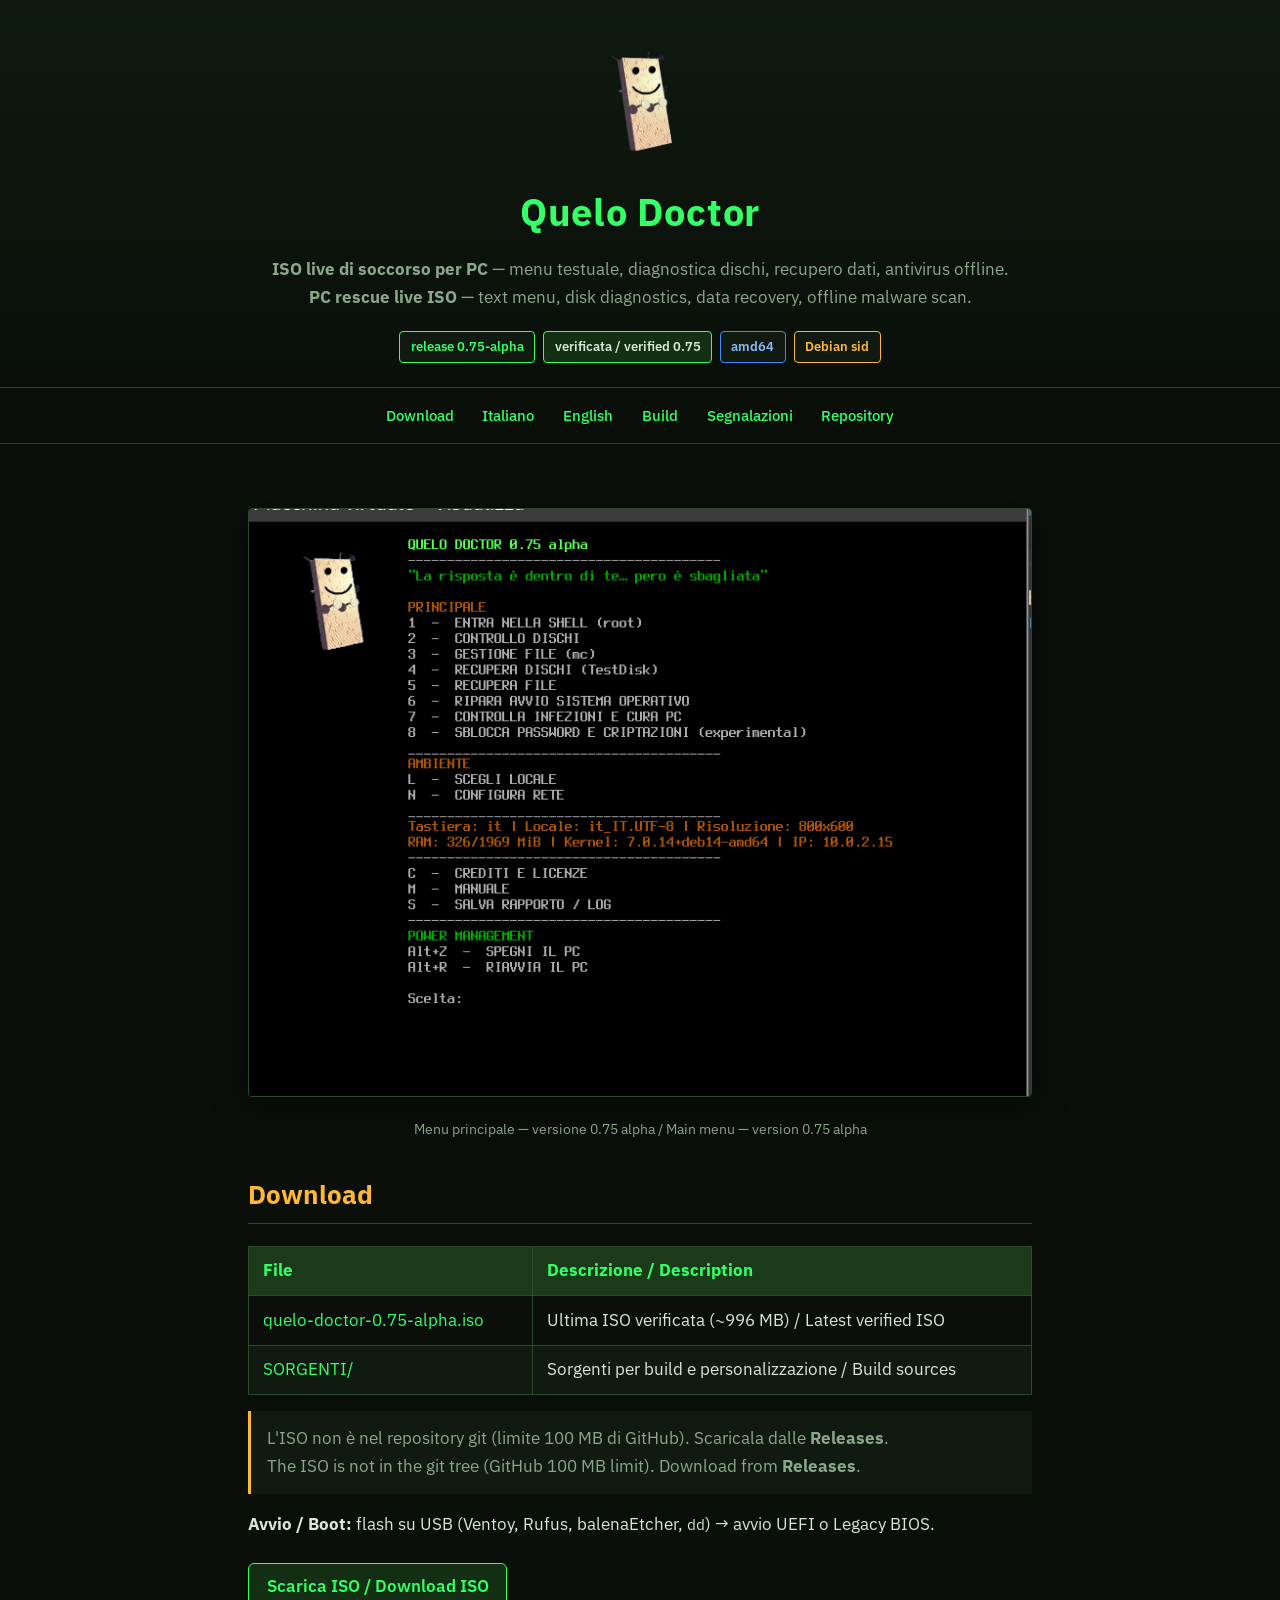
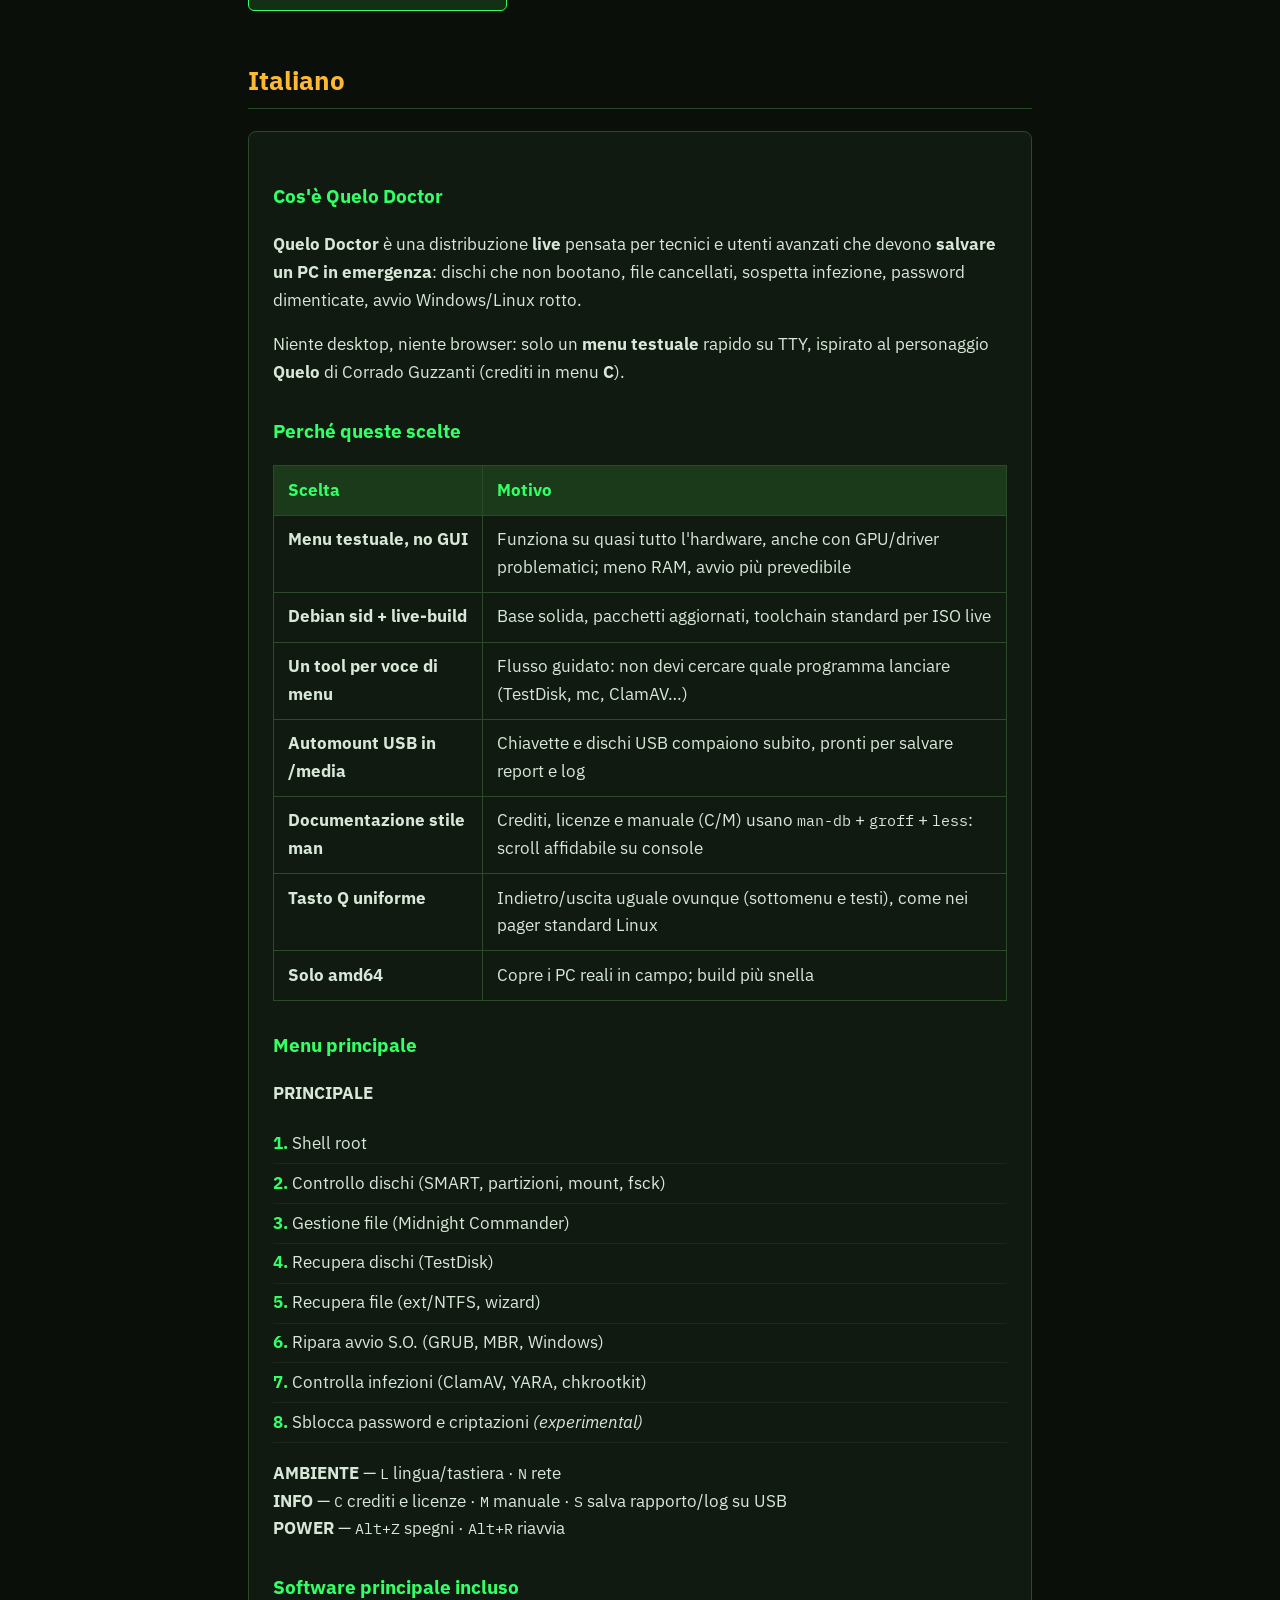
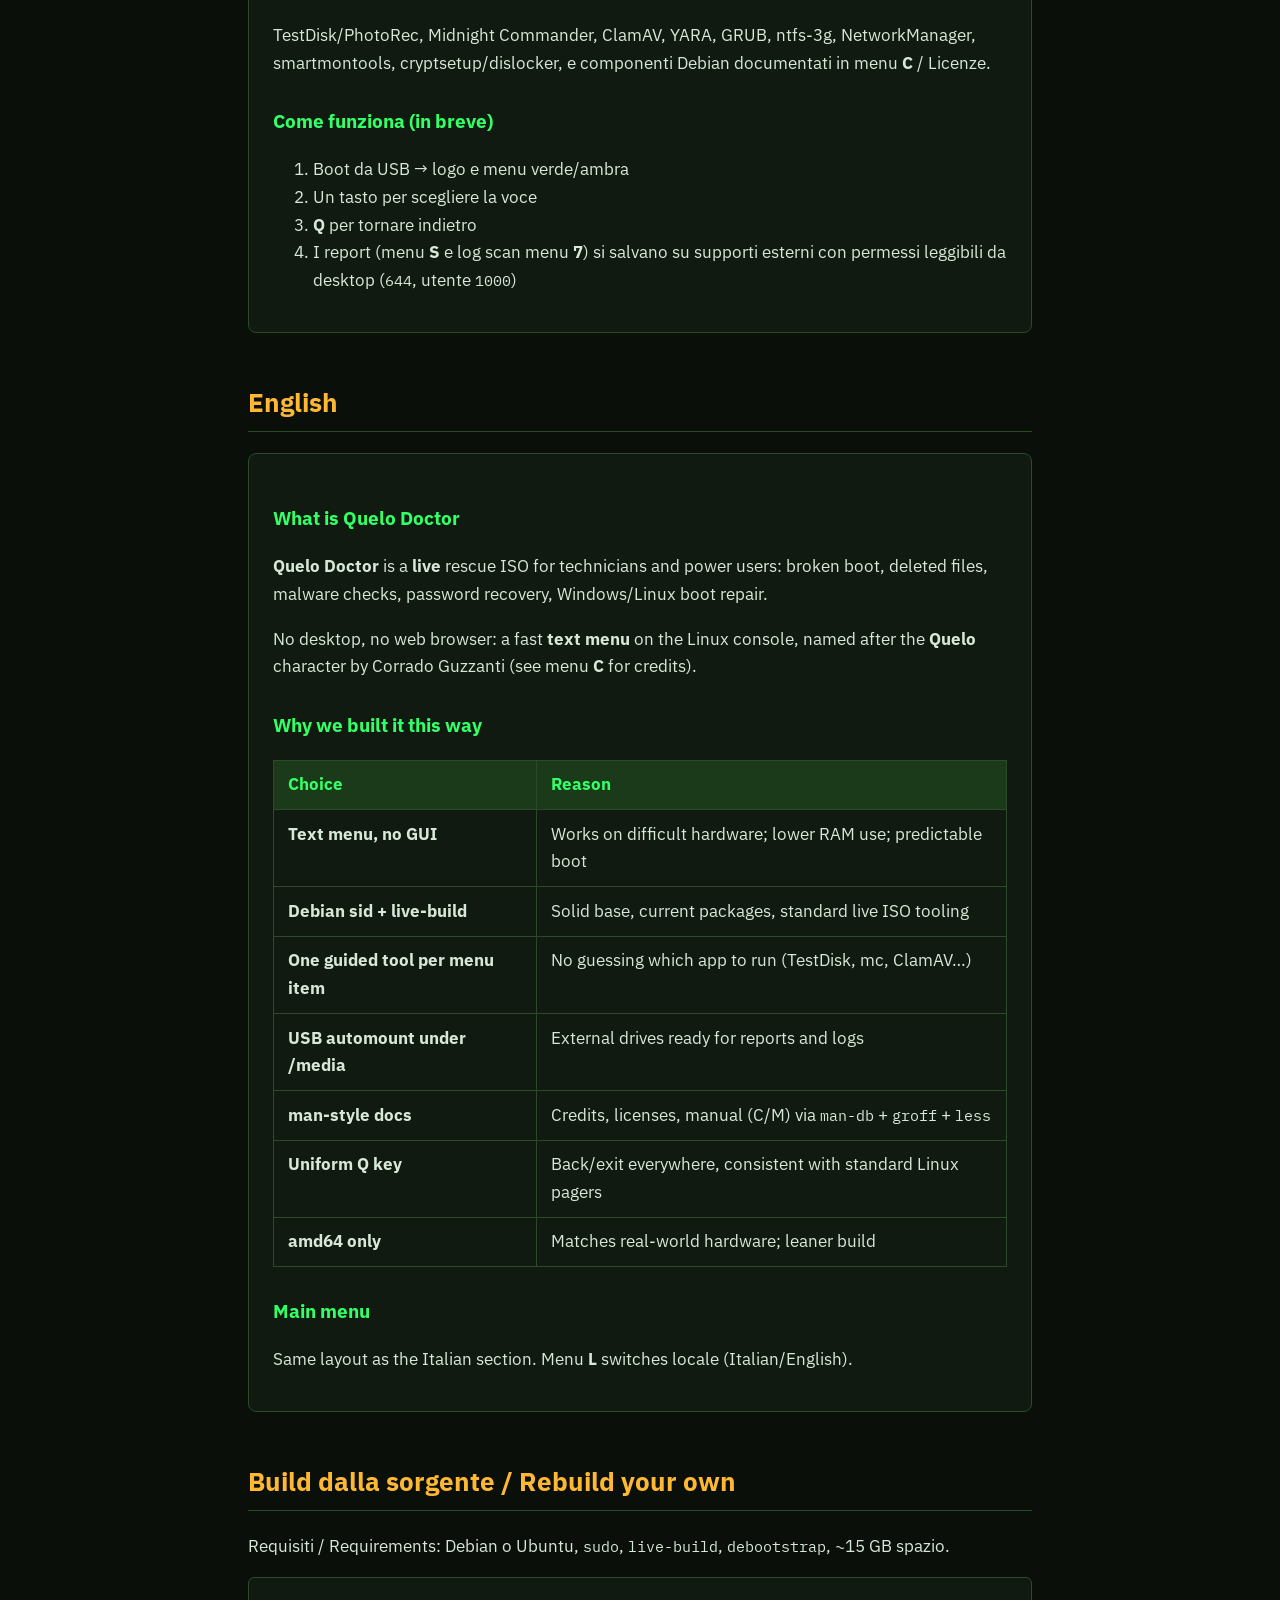
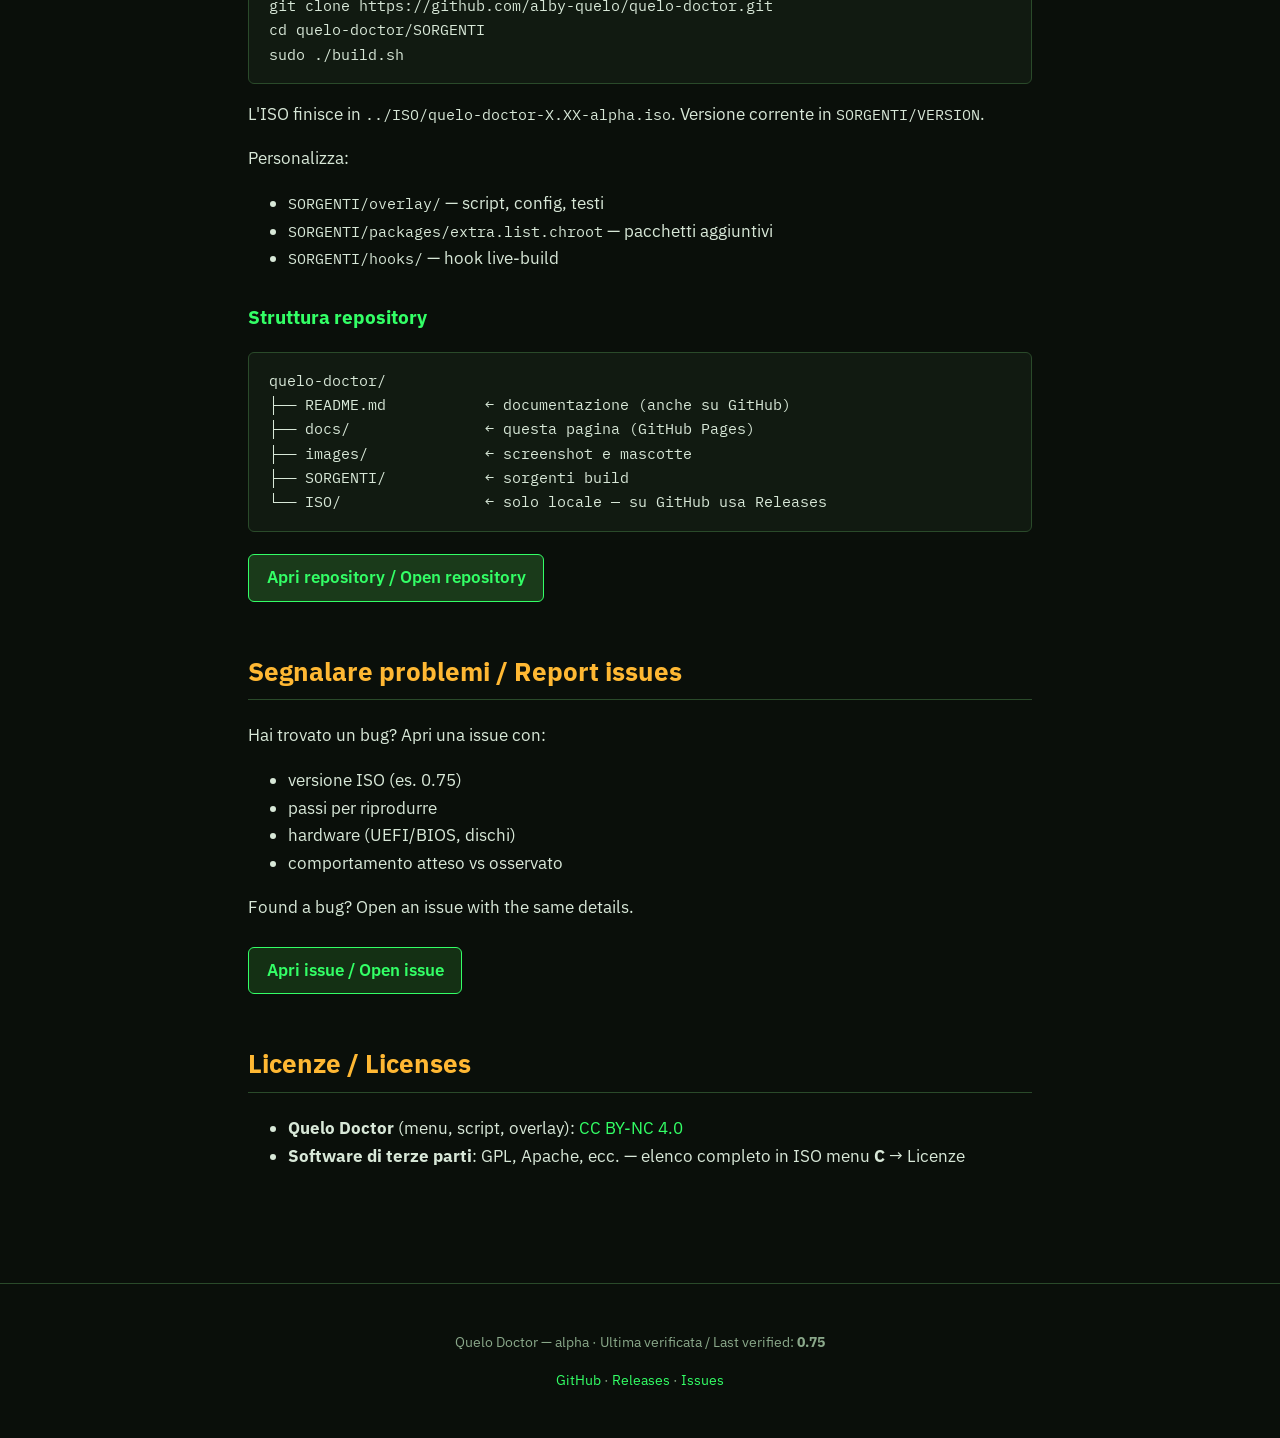
==== docs/index.html @ 70048f68 "Aggiunge GitHub Pages, rimuove __pycache__ e aggiorna .gitignore." ====
<!DOCTYPE html>
<html lang="it">
<head>
  <meta charset="utf-8">
  <meta name="viewport" content="width=device-width, initial-scale=1">
  <title>Quelo Doctor — ISO live di soccorso per PC</title>
  <meta name="description" content="Quelo Doctor: ISO live Debian sid per diagnostica dischi, recupero dati, antivirus offline. Menu testuale bilingue IT/EN.">
  <link rel="preconnect" href="https://fonts.googleapis.com">
  <link rel="preconnect" href="https://fonts.gstatic.com" crossorigin>
  <link href="https://fonts.googleapis.com/css2?family=IBM+Plex+Mono:wght@400;600&family=IBM+Plex+Sans:wght@400;500;600&display=swap" rel="stylesheet">
  <link rel="stylesheet" href="style.css">
</head>
<body>

<header>
  <img class="mascot" src="images/quelo-mascot.png" alt="Mascotte Quelo" width="120" height="120">
  <h1>Quelo Doctor</h1>
  <p class="tagline">
    <strong>ISO live di soccorso per PC</strong> — menu testuale, diagnostica dischi, recupero dati, antivirus offline.<br>
    <strong>PC rescue live ISO</strong> — text menu, disk diagnostics, data recovery, offline malware scan.
  </p>
  <div class="badges">
    <span class="badge release">release 0.75-alpha</span>
    <span class="badge good">verificata / verified 0.75</span>
    <span class="badge arch">amd64</span>
    <span class="badge debian">Debian sid</span>
  </div>
</header>

<nav class="top" aria-label="Navigazione principale">
  <a href="#download">Download</a>
  <a href="#italiano">Italiano</a>
  <a href="#english">English</a>
  <a href="#build">Build</a>
  <a href="#issues">Segnalazioni</a>
  <a href="https://github.com/alby-quelo/quelo-doctor">Repository</a>
</nav>

<main>

  <figure class="screenshot">
    <img src="images/principale.png" alt="Menu principale Quelo Doctor 0.75" width="800" height="600">
    <figcaption>Menu principale — versione 0.75 alpha / Main menu — version 0.75 alpha</figcaption>
  </figure>

  <section id="download">
    <h2>Download</h2>
    <table>
      <thead>
        <tr><th>File</th><th>Descrizione / Description</th></tr>
      </thead>
      <tbody>
        <tr>
          <td><a href="https://github.com/alby-quelo/quelo-doctor/releases/latest">quelo-doctor-0.75-alpha.iso</a></td>
          <td>Ultima ISO verificata (~996 MB) / Latest verified ISO</td>
        </tr>
        <tr>
          <td><a href="https://github.com/alby-quelo/quelo-doctor/tree/main/SORGENTI">SORGENTI/</a></td>
          <td>Sorgenti per build e personalizzazione / Build sources</td>
        </tr>
      </tbody>
    </table>
    <p class="note">
      L'ISO non è nel repository git (limite 100 MB di GitHub). Scaricala dalle <strong>Releases</strong>.<br>
      The ISO is not in the git tree (GitHub 100 MB limit). Download from <strong>Releases</strong>.
    </p>
    <p>
      <strong>Avvio / Boot:</strong> flash su USB (Ventoy, Rufus, balenaEtcher, <code>dd</code>) → avvio UEFI o Legacy BIOS.
    </p>
    <a class="btn primary" href="https://github.com/alby-quelo/quelo-doctor/releases/latest">Scarica ISO / Download ISO</a>
  </section>

  <section id="italiano">
    <h2>Italiano</h2>
    <div class="lang-block">
      <h3>Cos'è Quelo Doctor</h3>
      <p>
        <strong>Quelo Doctor</strong> è una distribuzione <strong>live</strong> pensata per tecnici e utenti avanzati che devono
        <strong>salvare un PC in emergenza</strong>: dischi che non bootano, file cancellati, sospetta infezione, password dimenticate,
        avvio Windows/Linux rotto.
      </p>
      <p>
        Niente desktop, niente browser: solo un <strong>menu testuale</strong> rapido su TTY, ispirato al personaggio
        <strong>Quelo</strong> di Corrado Guzzanti (crediti in menu <strong>C</strong>).
      </p>

      <h3>Perché queste scelte</h3>
      <table>
        <thead><tr><th>Scelta</th><th>Motivo</th></tr></thead>
        <tbody>
          <tr><td><strong>Menu testuale, no GUI</strong></td><td>Funziona su quasi tutto l'hardware, anche con GPU/driver problematici; meno RAM, avvio più prevedibile</td></tr>
          <tr><td><strong>Debian sid + live-build</strong></td><td>Base solida, pacchetti aggiornati, toolchain standard per ISO live</td></tr>
          <tr><td><strong>Un tool per voce di menu</strong></td><td>Flusso guidato: non devi cercare quale programma lanciare (TestDisk, mc, ClamAV…)</td></tr>
          <tr><td><strong>Automount USB in /media</strong></td><td>Chiavette e dischi USB compaiono subito, pronti per salvare report e log</td></tr>
          <tr><td><strong>Documentazione stile man</strong></td><td>Crediti, licenze e manuale (C/M) usano <code>man-db</code> + <code>groff</code> + <code>less</code>: scroll affidabile su console</td></tr>
          <tr><td><strong>Tasto Q uniforme</strong></td><td>Indietro/uscita uguale ovunque (sottomenu e testi), come nei pager standard Linux</td></tr>
          <tr><td><strong>Solo amd64</strong></td><td>Copre i PC reali in campo; build più snella</td></tr>
        </tbody>
      </table>

      <h3>Menu principale</h3>
      <p><strong>PRINCIPALE</strong></p>
      <ul class="menu-list">
        <li><strong>1.</strong> Shell root</li>
        <li><strong>2.</strong> Controllo dischi (SMART, partizioni, mount, fsck)</li>
        <li><strong>3.</strong> Gestione file (Midnight Commander)</li>
        <li><strong>4.</strong> Recupera dischi (TestDisk)</li>
        <li><strong>5.</strong> Recupera file (ext/NTFS, wizard)</li>
        <li><strong>6.</strong> Ripara avvio S.O. (GRUB, MBR, Windows)</li>
        <li><strong>7.</strong> Controlla infezioni (ClamAV, YARA, chkrootkit)</li>
        <li><strong>8.</strong> Sblocca password e criptazioni <em>(experimental)</em></li>
      </ul>
      <p>
        <strong>AMBIENTE</strong> — <code>L</code> lingua/tastiera · <code>N</code> rete<br>
        <strong>INFO</strong> — <code>C</code> crediti e licenze · <code>M</code> manuale · <code>S</code> salva rapporto/log su USB<br>
        <strong>POWER</strong> — <code>Alt+Z</code> spegni · <code>Alt+R</code> riavvia
      </p>

      <h3>Software principale incluso</h3>
      <p>
        TestDisk/PhotoRec, Midnight Commander, ClamAV, YARA, GRUB, ntfs-3g, NetworkManager, smartmontools,
        cryptsetup/dislocker, e componenti Debian documentati in menu <strong>C</strong> / Licenze.
      </p>

      <h3>Come funziona (in breve)</h3>
      <ol>
        <li>Boot da USB → logo e menu verde/ambra</li>
        <li>Un tasto per scegliere la voce</li>
        <li><strong>Q</strong> per tornare indietro</li>
        <li>I report (menu <strong>S</strong> e log scan menu <strong>7</strong>) si salvano su supporti esterni con permessi leggibili da desktop (<code>644</code>, utente <code>1000</code>)</li>
      </ol>
    </div>
  </section>

  <section id="english">
    <h2>English</h2>
    <div class="lang-block">
      <h3>What is Quelo Doctor</h3>
      <p>
        <strong>Quelo Doctor</strong> is a <strong>live</strong> rescue ISO for technicians and power users: broken boot, deleted files,
        malware checks, password recovery, Windows/Linux boot repair.
      </p>
      <p>
        No desktop, no web browser: a fast <strong>text menu</strong> on the Linux console, named after the
        <strong>Quelo</strong> character by Corrado Guzzanti (see menu <strong>C</strong> for credits).
      </p>

      <h3>Why we built it this way</h3>
      <table>
        <thead><tr><th>Choice</th><th>Reason</th></tr></thead>
        <tbody>
          <tr><td><strong>Text menu, no GUI</strong></td><td>Works on difficult hardware; lower RAM use; predictable boot</td></tr>
          <tr><td><strong>Debian sid + live-build</strong></td><td>Solid base, current packages, standard live ISO tooling</td></tr>
          <tr><td><strong>One guided tool per menu item</strong></td><td>No guessing which app to run (TestDisk, mc, ClamAV…)</td></tr>
          <tr><td><strong>USB automount under /media</strong></td><td>External drives ready for reports and logs</td></tr>
          <tr><td><strong>man-style docs</strong></td><td>Credits, licenses, manual (C/M) via <code>man-db</code> + <code>groff</code> + <code>less</code></td></tr>
          <tr><td><strong>Uniform Q key</strong></td><td>Back/exit everywhere, consistent with standard Linux pagers</td></tr>
          <tr><td><strong>amd64 only</strong></td><td>Matches real-world hardware; leaner build</td></tr>
        </tbody>
      </table>

      <h3>Main menu</h3>
      <p>Same layout as the Italian section. Menu <strong>L</strong> switches locale (Italian/English).</p>
    </div>
  </section>

  <section id="build">
    <h2>Build dalla sorgente / Rebuild your own</h2>
    <p>Requisiti / Requirements: Debian o Ubuntu, <code>sudo</code>, <code>live-build</code>, <code>debootstrap</code>, ~15 GB spazio.</p>
    <pre><code>git clone https://github.com/alby-quelo/quelo-doctor.git
cd quelo-doctor/SORGENTI
sudo ./build.sh</code></pre>
    <p>
      L'ISO finisce in <code>../ISO/quelo-doctor-X.XX-alpha.iso</code>. Versione corrente in <code>SORGENTI/VERSION</code>.
    </p>
    <p>Personalizza:</p>
    <ul>
      <li><code>SORGENTI/overlay/</code> — script, config, testi</li>
      <li><code>SORGENTI/packages/extra.list.chroot</code> — pacchetti aggiuntivi</li>
      <li><code>SORGENTI/hooks/</code> — hook live-build</li>
    </ul>

    <h3>Struttura repository</h3>
    <pre class="tree">quelo-doctor/
├── README.md           ← documentazione (anche su GitHub)
├── docs/               ← questa pagina (GitHub Pages)
├── images/             ← screenshot e mascotte
├── SORGENTI/           ← sorgenti build
└── ISO/                ← solo locale — su GitHub usa Releases</pre>
    <a class="btn" href="https://github.com/alby-quelo/quelo-doctor">Apri repository / Open repository</a>
  </section>

  <section id="issues">
    <h2>Segnalare problemi / Report issues</h2>
    <p>Hai trovato un bug? Apri una issue con:</p>
    <ul>
      <li>versione ISO (es. 0.75)</li>
      <li>passi per riprodurre</li>
      <li>hardware (UEFI/BIOS, dischi)</li>
      <li>comportamento atteso vs osservato</li>
    </ul>
    <p>Found a bug? Open an issue with the same details.</p>
    <a class="btn primary" href="https://github.com/alby-quelo/quelo-doctor/issues/new/choose">Apri issue / Open issue</a>
  </section>

  <section id="licenses">
    <h2>Licenze / Licenses</h2>
    <ul>
      <li><strong>Quelo Doctor</strong> (menu, script, overlay): <a href="https://creativecommons.org/licenses/by-nc/4.0/">CC BY-NC 4.0</a></li>
      <li><strong>Software di terze parti</strong>: GPL, Apache, ecc. — elenco completo in ISO menu <strong>C</strong> → Licenze</li>
    </ul>
  </section>

</main>

<footer>
  <p>Quelo Doctor — alpha · Ultima verificata / Last verified: <strong>0.75</strong></p>
  <p>
    <a href="https://github.com/alby-quelo/quelo-doctor">GitHub</a> ·
    <a href="https://github.com/alby-quelo/quelo-doctor/releases/latest">Releases</a> ·
    <a href="https://github.com/alby-quelo/quelo-doctor/issues">Issues</a>
  </p>
</footer>

</body>
</html>
---- docs/style.css ----
:root {
  --bg: #0a0f0a;
  --bg-card: #111a11;
  --green: #33ff66;
  --amber: #ffb833;
  --text: #d8e8d8;
  --muted: #8aa88a;
  --border: #2a4a2a;
  --accent: #1a3a1a;
}

* {
  box-sizing: border-box;
}

html {
  scroll-behavior: smooth;
}

body {
  margin: 0;
  font-family: "IBM Plex Sans", "Segoe UI", system-ui, sans-serif;
  background: var(--bg);
  color: var(--text);
  line-height: 1.65;
  font-size: 1.05rem;
}

a {
  color: var(--green);
  text-decoration: none;
}

a:hover {
  color: var(--amber);
  text-decoration: underline;
}

code, pre {
  font-family: "IBM Plex Mono", "Consolas", monospace;
  font-size: 0.92rem;
}

pre {
  background: var(--bg-card);
  border: 1px solid var(--border);
  border-radius: 6px;
  padding: 1rem 1.25rem;
  overflow-x: auto;
}

header {
  text-align: center;
  padding: 2.5rem 1.5rem 1.5rem;
  border-bottom: 1px solid var(--border);
  background: linear-gradient(180deg, #0f1a0f 0%, var(--bg) 100%);
}

header img.mascot {
  width: 120px;
  height: auto;
  margin-bottom: 0.5rem;
}

h1 {
  margin: 0.25rem 0;
  font-size: 2.4rem;
  color: var(--green);
  letter-spacing: 0.02em;
}

.tagline {
  color: var(--muted);
  max-width: 52rem;
  margin: 0.75rem auto 0;
}

.badges {
  margin-top: 1.25rem;
  display: flex;
  flex-wrap: wrap;
  gap: 0.5rem;
  justify-content: center;
}

.badge {
  display: inline-block;
  padding: 0.25rem 0.65rem;
  border-radius: 4px;
  font-size: 0.8rem;
  font-weight: 600;
  border: 1px solid var(--border);
  background: var(--bg-card);
  color: var(--text);
}

.badge.release { border-color: var(--green); color: var(--green); }
.badge.good { border-color: var(--green); background: #143014; }
.badge.arch { border-color: #4488ff; color: #88bbff; }
.badge.debian { border-color: var(--amber); color: var(--amber); }

nav.top {
  position: sticky;
  top: 0;
  z-index: 100;
  display: flex;
  flex-wrap: wrap;
  justify-content: center;
  gap: 0.25rem 1rem;
  padding: 0.75rem 1rem;
  background: rgba(10, 15, 10, 0.92);
  backdrop-filter: blur(8px);
  border-bottom: 1px solid var(--border);
}

nav.top a {
  font-weight: 500;
  font-size: 0.95rem;
  padding: 0.2rem 0.4rem;
}

main {
  max-width: 52rem;
  margin: 0 auto;
  padding: 2rem 1.5rem 4rem;
}

section {
  margin-bottom: 3rem;
  scroll-margin-top: 4rem;
}

h2 {
  color: var(--amber);
  font-size: 1.65rem;
  border-bottom: 1px solid var(--border);
  padding-bottom: 0.4rem;
  margin-top: 0;
}

h3 {
  color: var(--green);
  font-size: 1.2rem;
  margin-top: 1.75rem;
}

.screenshot {
  text-align: center;
  margin: 2rem 0;
}

.screenshot img {
  max-width: 100%;
  height: auto;
  border: 1px solid var(--border);
  border-radius: 4px;
  box-shadow: 0 8px 32px rgba(0, 0, 0, 0.5);
}

.screenshot figcaption {
  color: var(--muted);
  font-size: 0.9rem;
  margin-top: 0.75rem;
}

table {
  width: 100%;
  border-collapse: collapse;
  margin: 1rem 0;
}

th, td {
  border: 1px solid var(--border);
  padding: 0.65rem 0.85rem;
  text-align: left;
  vertical-align: top;
}

th {
  background: var(--accent);
  color: var(--green);
}

tr:nth-child(even) td {
  background: var(--bg-card);
}

.note {
  background: var(--bg-card);
  border-left: 3px solid var(--amber);
  padding: 0.85rem 1rem;
  margin: 1rem 0;
  color: var(--muted);
}

.menu-list {
  list-style: none;
  padding: 0;
}

.menu-list li {
  padding: 0.35rem 0;
  border-bottom: 1px solid #1a2a1a;
}

.menu-list li strong {
  color: var(--green);
}

.lang-block {
  border: 1px solid var(--border);
  border-radius: 8px;
  padding: 1.25rem 1.5rem;
  background: var(--bg-card);
}

.tree {
  background: var(--bg-card);
  border: 1px solid var(--border);
  border-radius: 6px;
  padding: 1rem 1.25rem;
}

.btn {
  display: inline-block;
  margin-top: 0.5rem;
  padding: 0.55rem 1.1rem;
  background: var(--accent);
  border: 1px solid var(--green);
  border-radius: 6px;
  color: var(--green);
  font-weight: 600;
}

.btn:hover {
  background: #1f4a1f;
  color: var(--amber);
  text-decoration: none;
}

.btn.primary {
  background: #143014;
}

footer {
  text-align: center;
  padding: 2rem 1rem;
  border-top: 1px solid var(--border);
  color: var(--muted);
  font-size: 0.9rem;
}

@media (max-width: 600px) {
  h1 { font-size: 1.85rem; }
  main { padding: 1.5rem 1rem 3rem; }
}
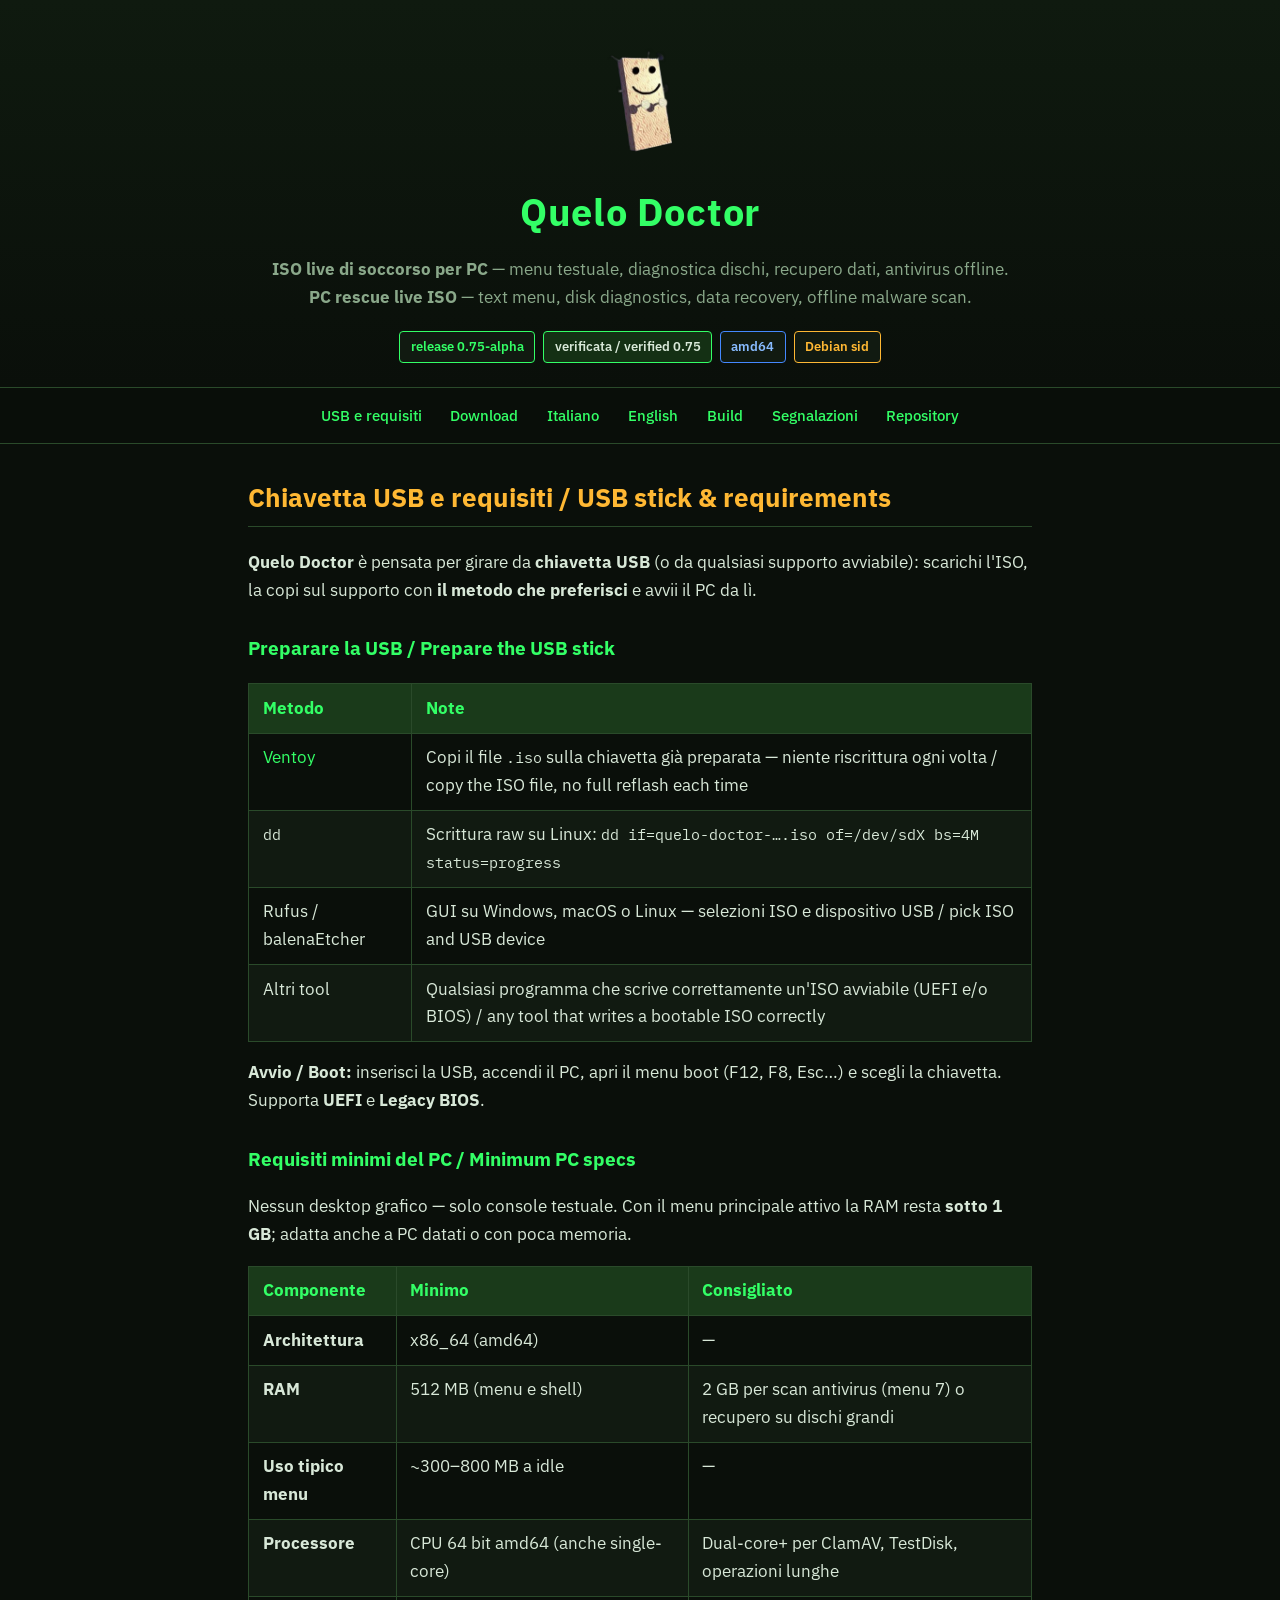
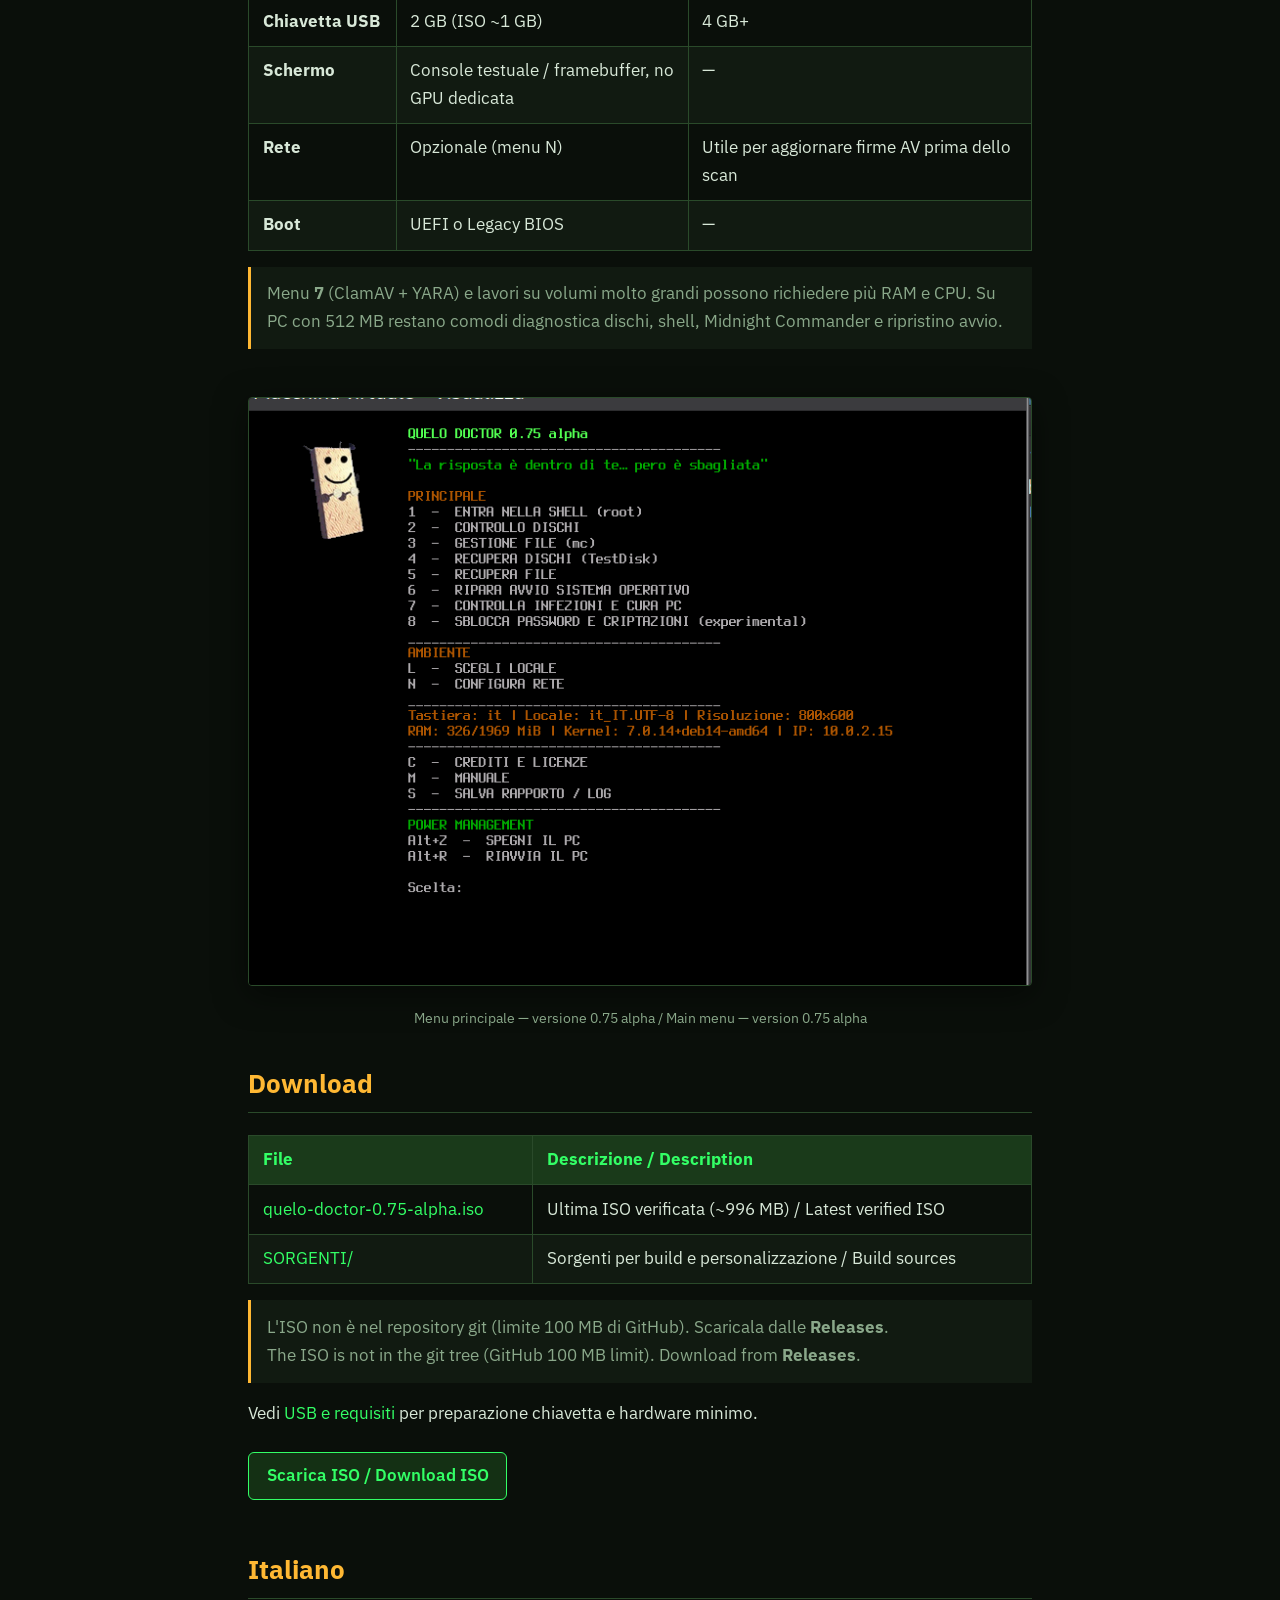
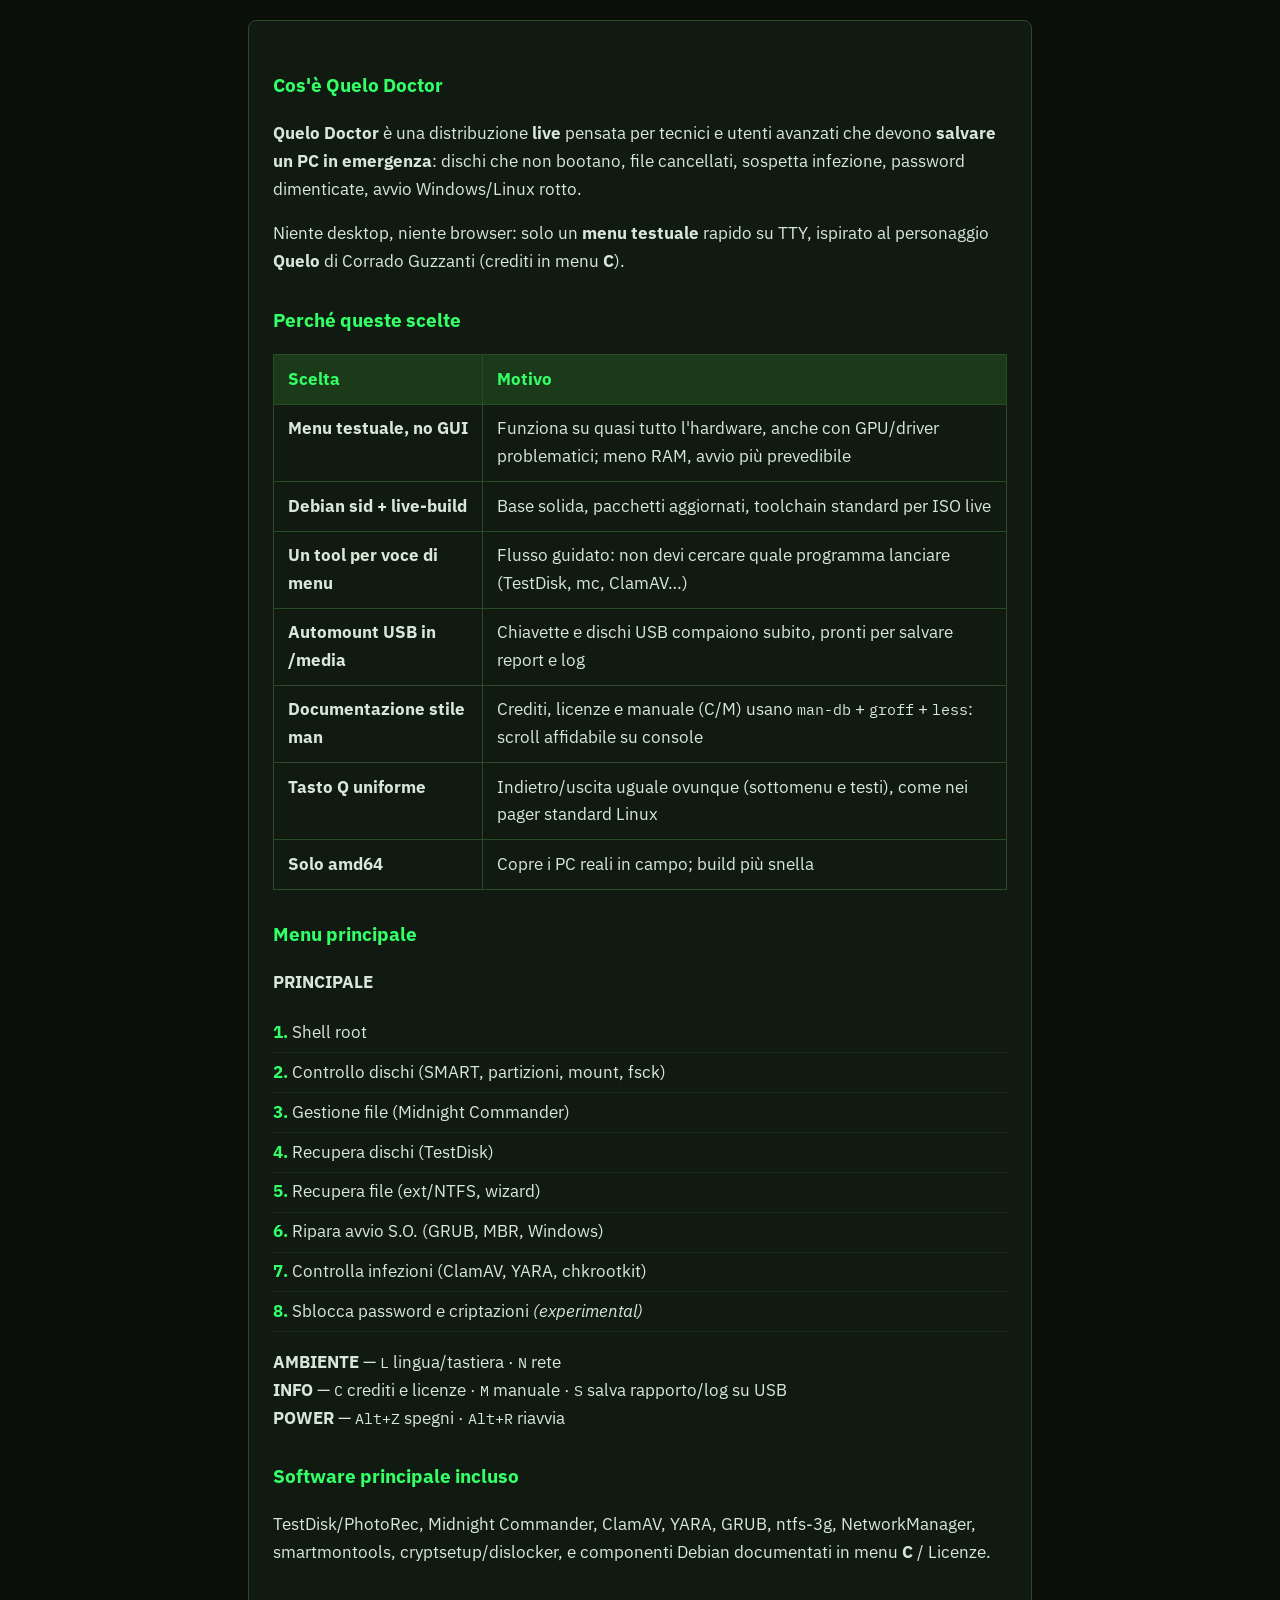
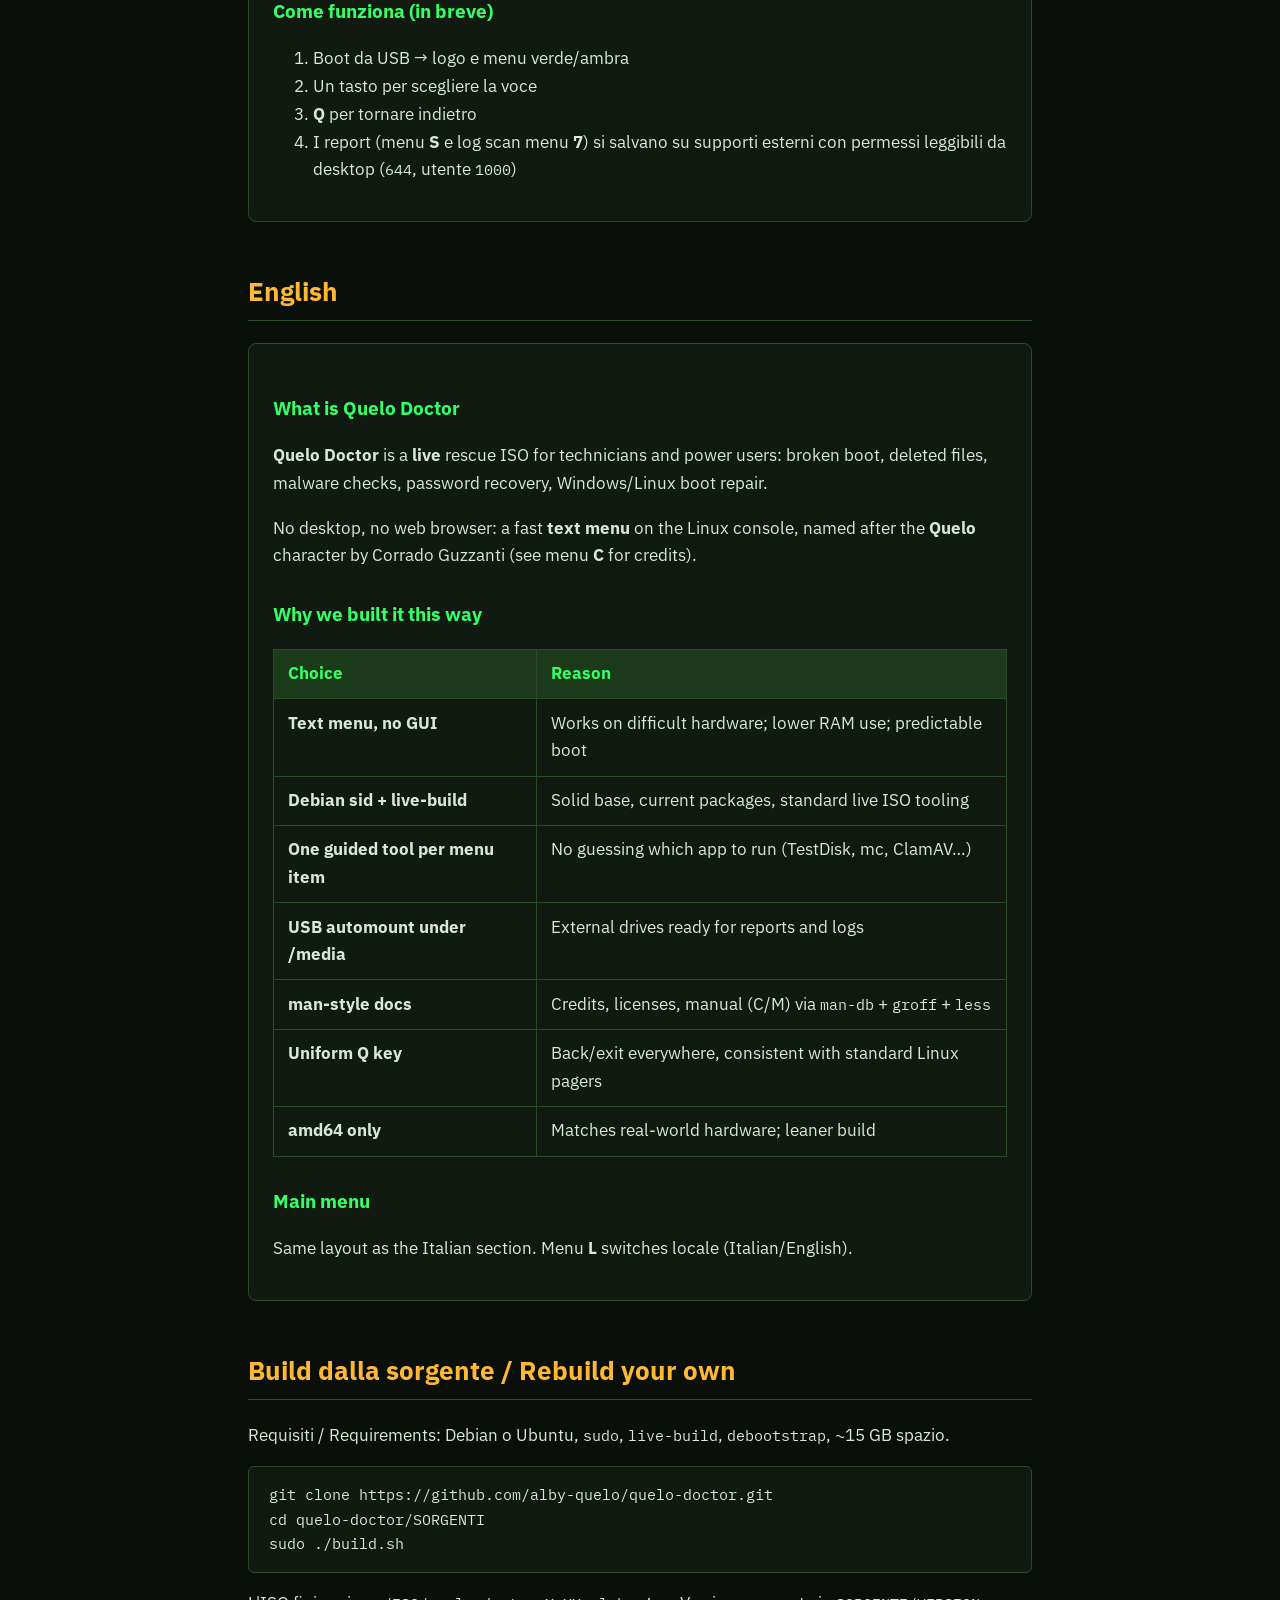
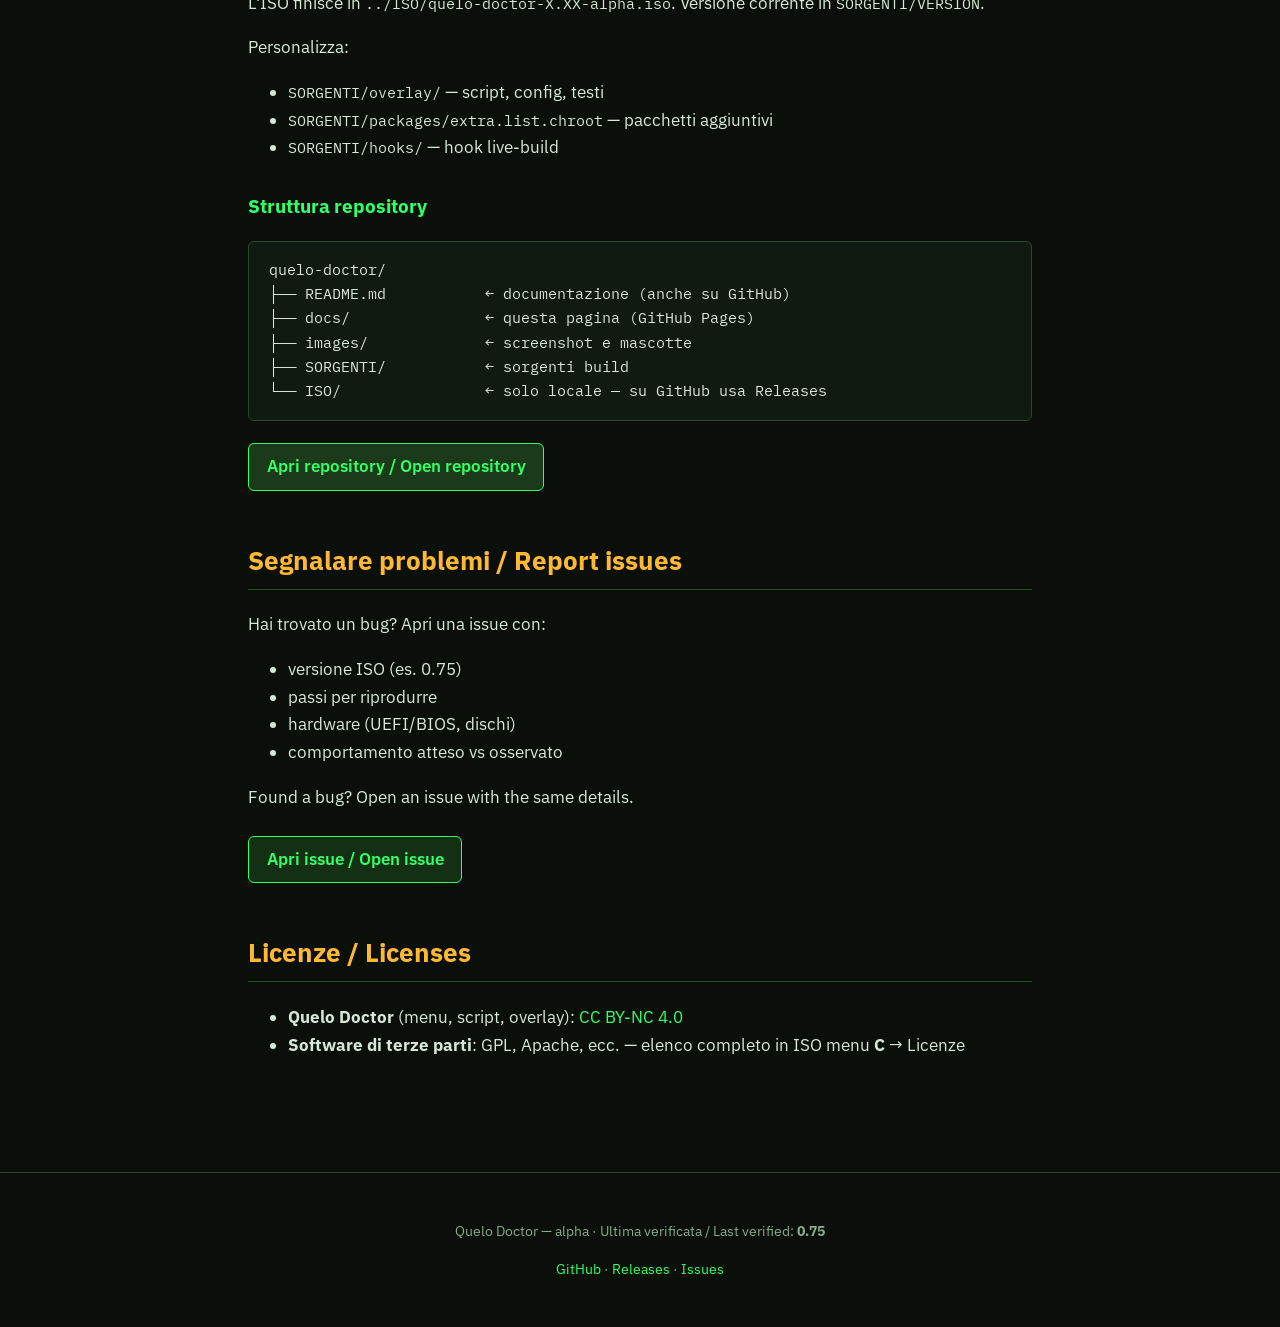
==== commit 65a95db7: "Documenta uso su USB e requisiti minimi di hardware in README e Pages." ====
--- a/docs/index.html
+++ b/docs/index.html
@@ -28,6 +28,7 @@
 </header>
 
 <nav class="top" aria-label="Navigazione principale">
+  <a href="#usb-requisiti">USB e requisiti</a>
   <a href="#download">Download</a>
   <a href="#italiano">Italiano</a>
   <a href="#english">English</a>
@@ -38,6 +39,64 @@
 
 <main>
 
+  <section id="usb-requisiti">
+    <h2>Chiavetta USB e requisiti / USB stick &amp; requirements</h2>
+    <p>
+      <strong>Quelo Doctor</strong> è pensata per girare da <strong>chiavetta USB</strong> (o da qualsiasi supporto avviabile):
+      scarichi l'ISO, la copi sul supporto con <strong>il metodo che preferisci</strong> e avvii il PC da lì.
+    </p>
+
+    <h3>Preparare la USB / Prepare the USB stick</h3>
+    <table>
+      <thead><tr><th>Metodo</th><th>Note</th></tr></thead>
+      <tbody>
+        <tr>
+          <td><a href="https://www.ventoy.net/">Ventoy</a></td>
+          <td>Copi il file <code>.iso</code> sulla chiavetta già preparata — niente riscrittura ogni volta / copy the ISO file, no full reflash each time</td>
+        </tr>
+        <tr>
+          <td><code>dd</code></td>
+          <td>Scrittura raw su Linux: <code>dd if=quelo-doctor-….iso of=/dev/sdX bs=4M status=progress</code></td>
+        </tr>
+        <tr>
+          <td>Rufus / balenaEtcher</td>
+          <td>GUI su Windows, macOS o Linux — selezioni ISO e dispositivo USB / pick ISO and USB device</td>
+        </tr>
+        <tr>
+          <td>Altri tool</td>
+          <td>Qualsiasi programma che scrive correttamente un'ISO avviabile (UEFI e/o BIOS) / any tool that writes a bootable ISO correctly</td>
+        </tr>
+      </tbody>
+    </table>
+    <p>
+      <strong>Avvio / Boot:</strong> inserisci la USB, accendi il PC, apri il menu boot (F12, F8, Esc…)
+      e scegli la chiavetta. Supporta <strong>UEFI</strong> e <strong>Legacy BIOS</strong>.
+    </p>
+
+    <h3>Requisiti minimi del PC / Minimum PC specs</h3>
+    <p>
+      Nessun desktop grafico — solo console testuale. Con il menu principale attivo la RAM resta
+      <strong>sotto 1 GB</strong>; adatta anche a PC datati o con poca memoria.
+    </p>
+    <table>
+      <thead><tr><th>Componente</th><th>Minimo</th><th>Consigliato</th></tr></thead>
+      <tbody>
+        <tr><td><strong>Architettura</strong></td><td>x86_64 (amd64)</td><td>—</td></tr>
+        <tr><td><strong>RAM</strong></td><td>512 MB (menu e shell)</td><td>2 GB per scan antivirus (menu 7) o recupero su dischi grandi</td></tr>
+        <tr><td><strong>Uso tipico menu</strong></td><td>~300–800 MB a idle</td><td>—</td></tr>
+        <tr><td><strong>Processore</strong></td><td>CPU 64 bit amd64 (anche single-core)</td><td>Dual-core+ per ClamAV, TestDisk, operazioni lunghe</td></tr>
+        <tr><td><strong>Chiavetta USB</strong></td><td>2 GB (ISO ~1 GB)</td><td>4 GB+</td></tr>
+        <tr><td><strong>Schermo</strong></td><td>Console testuale / framebuffer, no GPU dedicata</td><td>—</td></tr>
+        <tr><td><strong>Rete</strong></td><td>Opzionale (menu N)</td><td>Utile per aggiornare firme AV prima dello scan</td></tr>
+        <tr><td><strong>Boot</strong></td><td>UEFI o Legacy BIOS</td><td>—</td></tr>
+      </tbody>
+    </table>
+    <p class="note">
+      Menu <strong>7</strong> (ClamAV + YARA) e lavori su volumi molto grandi possono richiedere più RAM e CPU.
+      Su PC con 512 MB restano comodi diagnostica dischi, shell, Midnight Commander e ripristino avvio.
+    </p>
+  </section>
+
   <figure class="screenshot">
     <img src="images/principale.png" alt="Menu principale Quelo Doctor 0.75" width="800" height="600">
     <figcaption>Menu principale — versione 0.75 alpha / Main menu — version 0.75 alpha</figcaption>
@@ -64,9 +123,7 @@
       L'ISO non è nel repository git (limite 100 MB di GitHub). Scaricala dalle <strong>Releases</strong>.<br>
       The ISO is not in the git tree (GitHub 100 MB limit). Download from <strong>Releases</strong>.
     </p>
-    <p>
-      <strong>Avvio / Boot:</strong> flash su USB (Ventoy, Rufus, balenaEtcher, <code>dd</code>) → avvio UEFI o Legacy BIOS.
-    </p>
+    <p>Vedi <a href="#usb-requisiti">USB e requisiti</a> per preparazione chiavetta e hardware minimo.</p>
     <a class="btn primary" href="https://github.com/alby-quelo/quelo-doctor/releases/latest">Scarica ISO / Download ISO</a>
   </section>
 
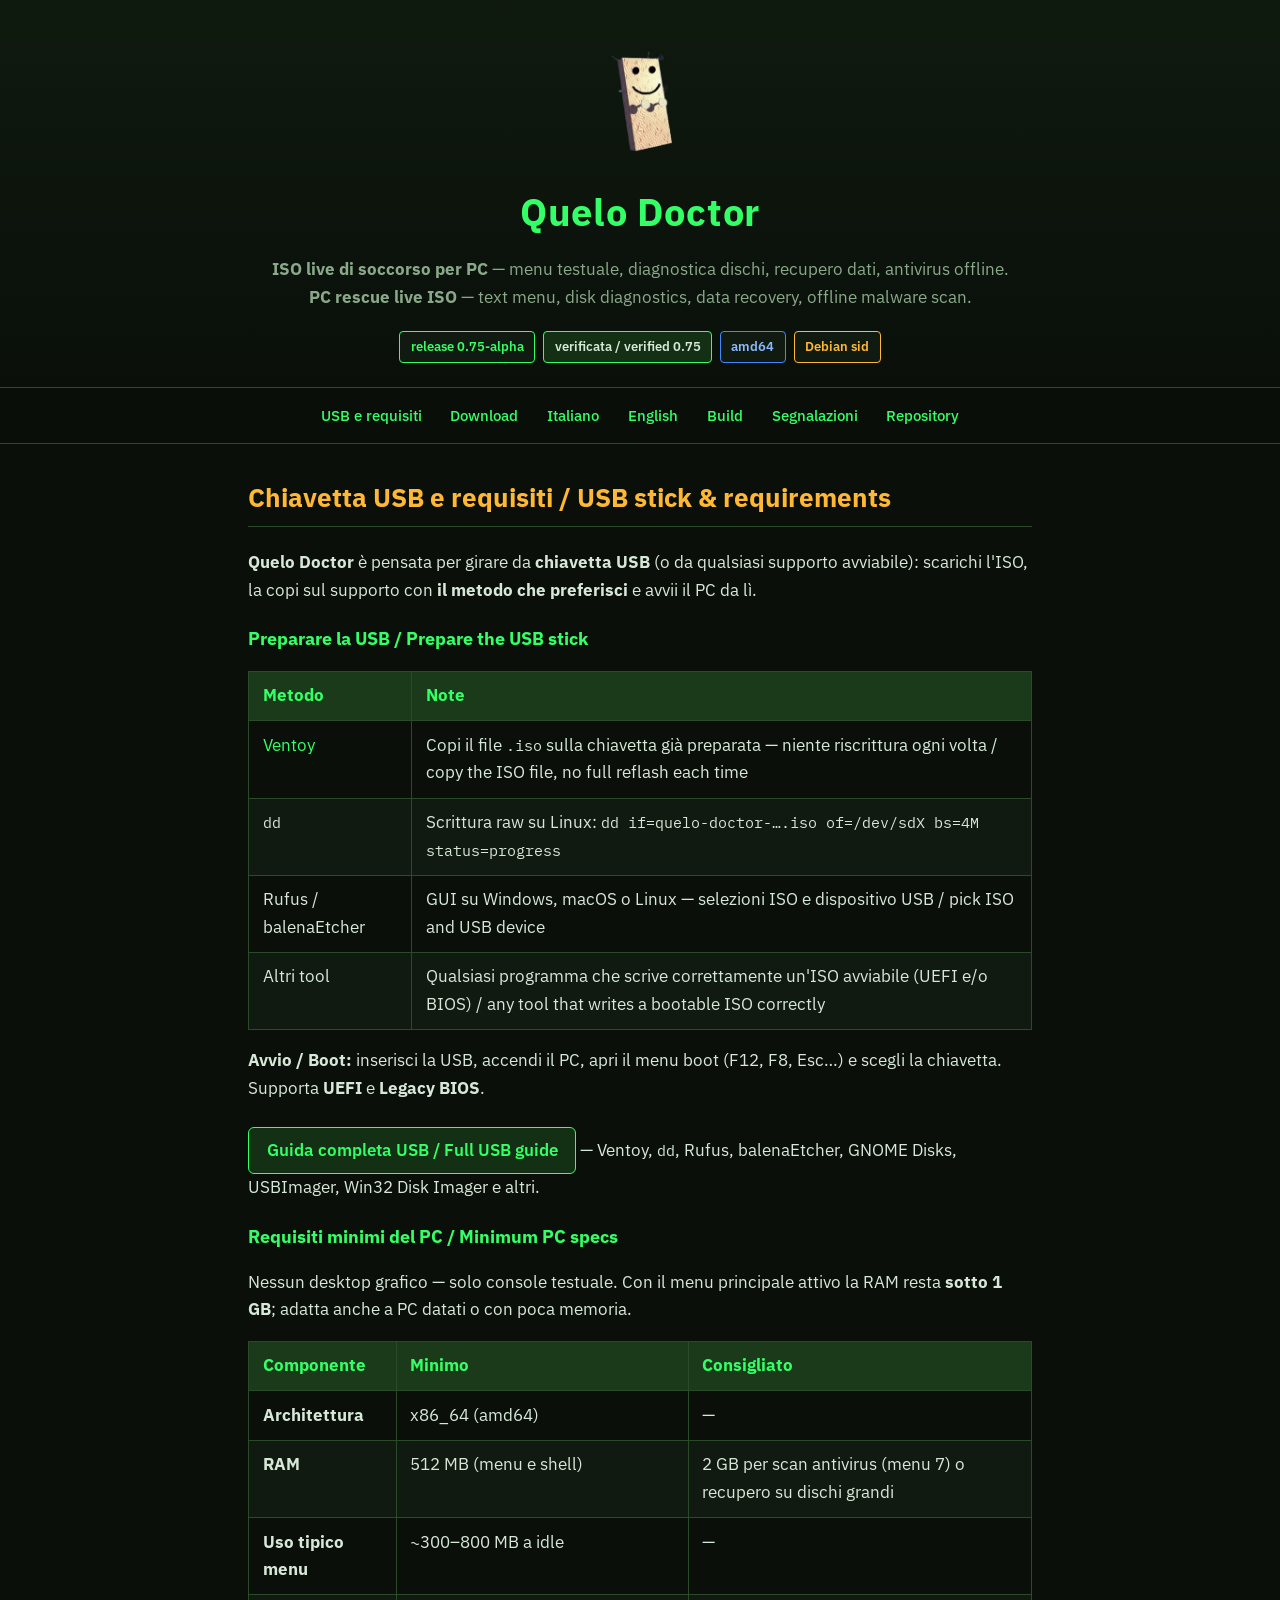
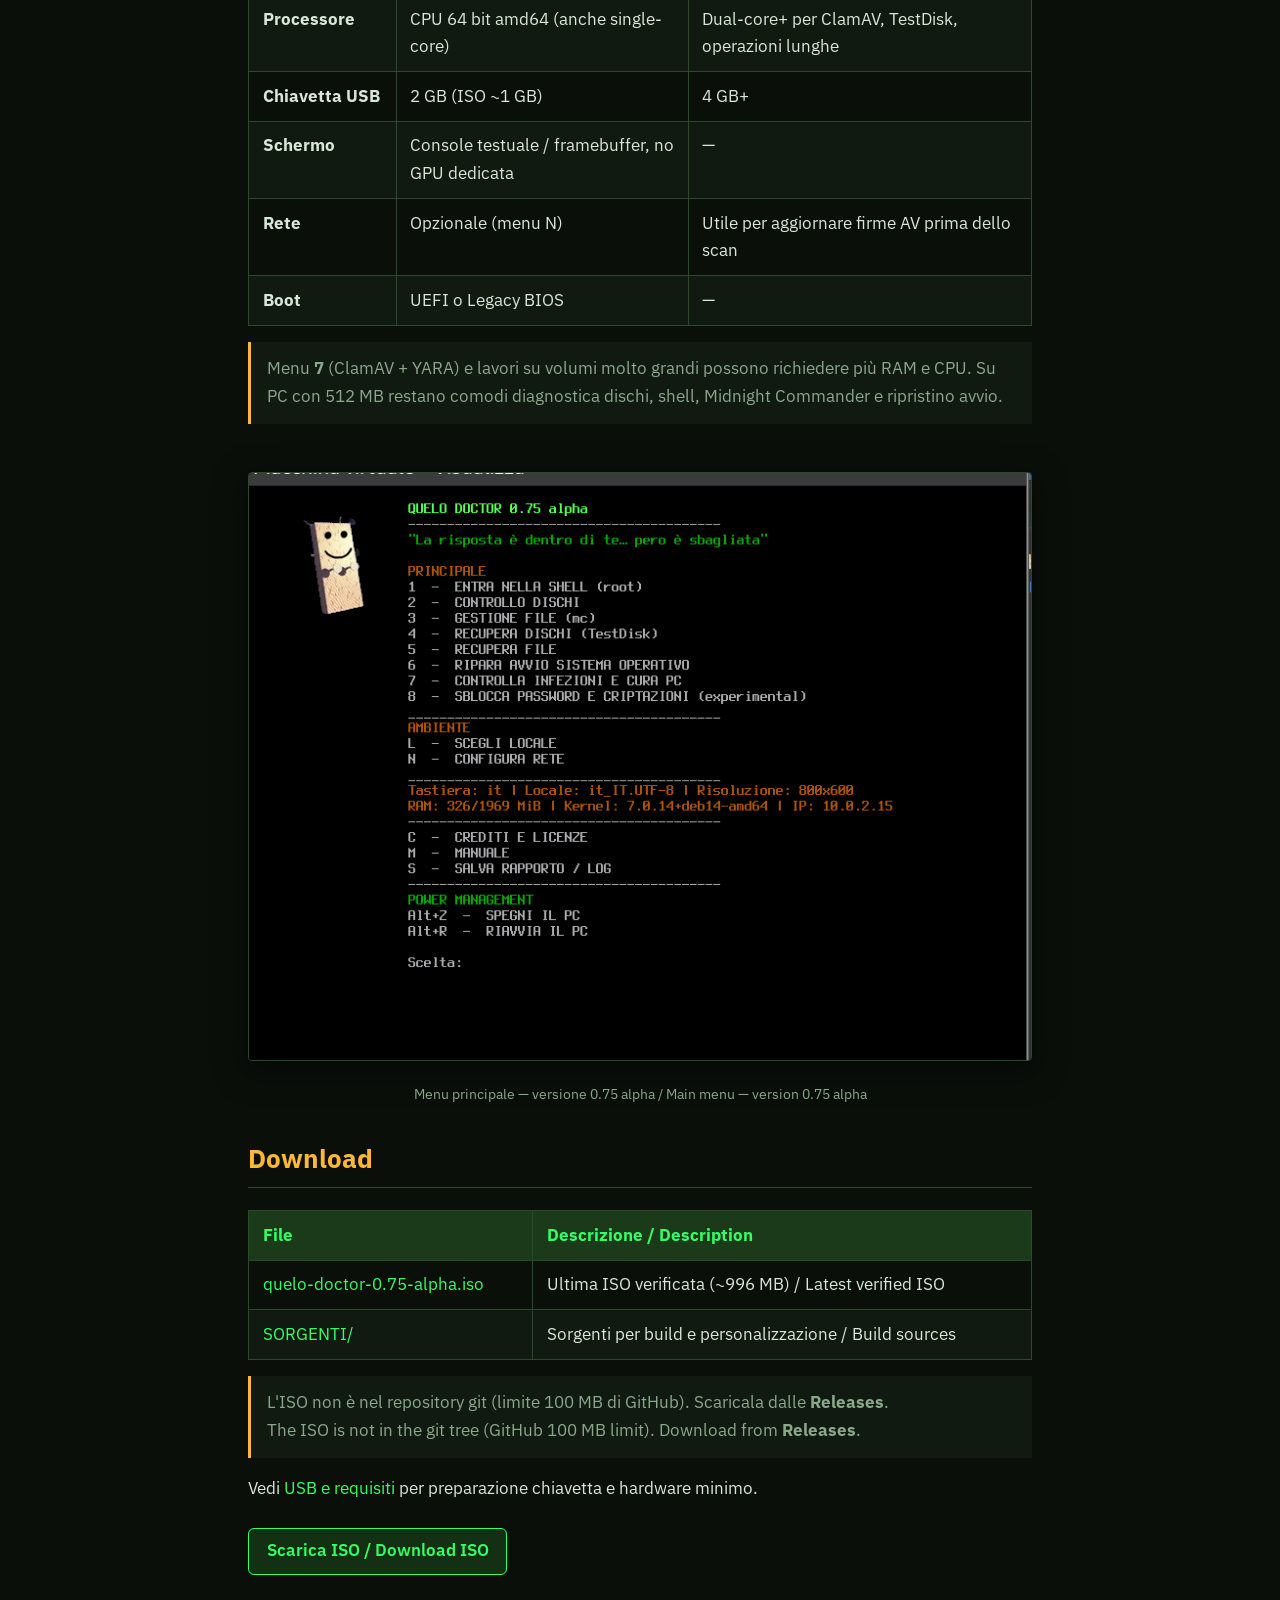
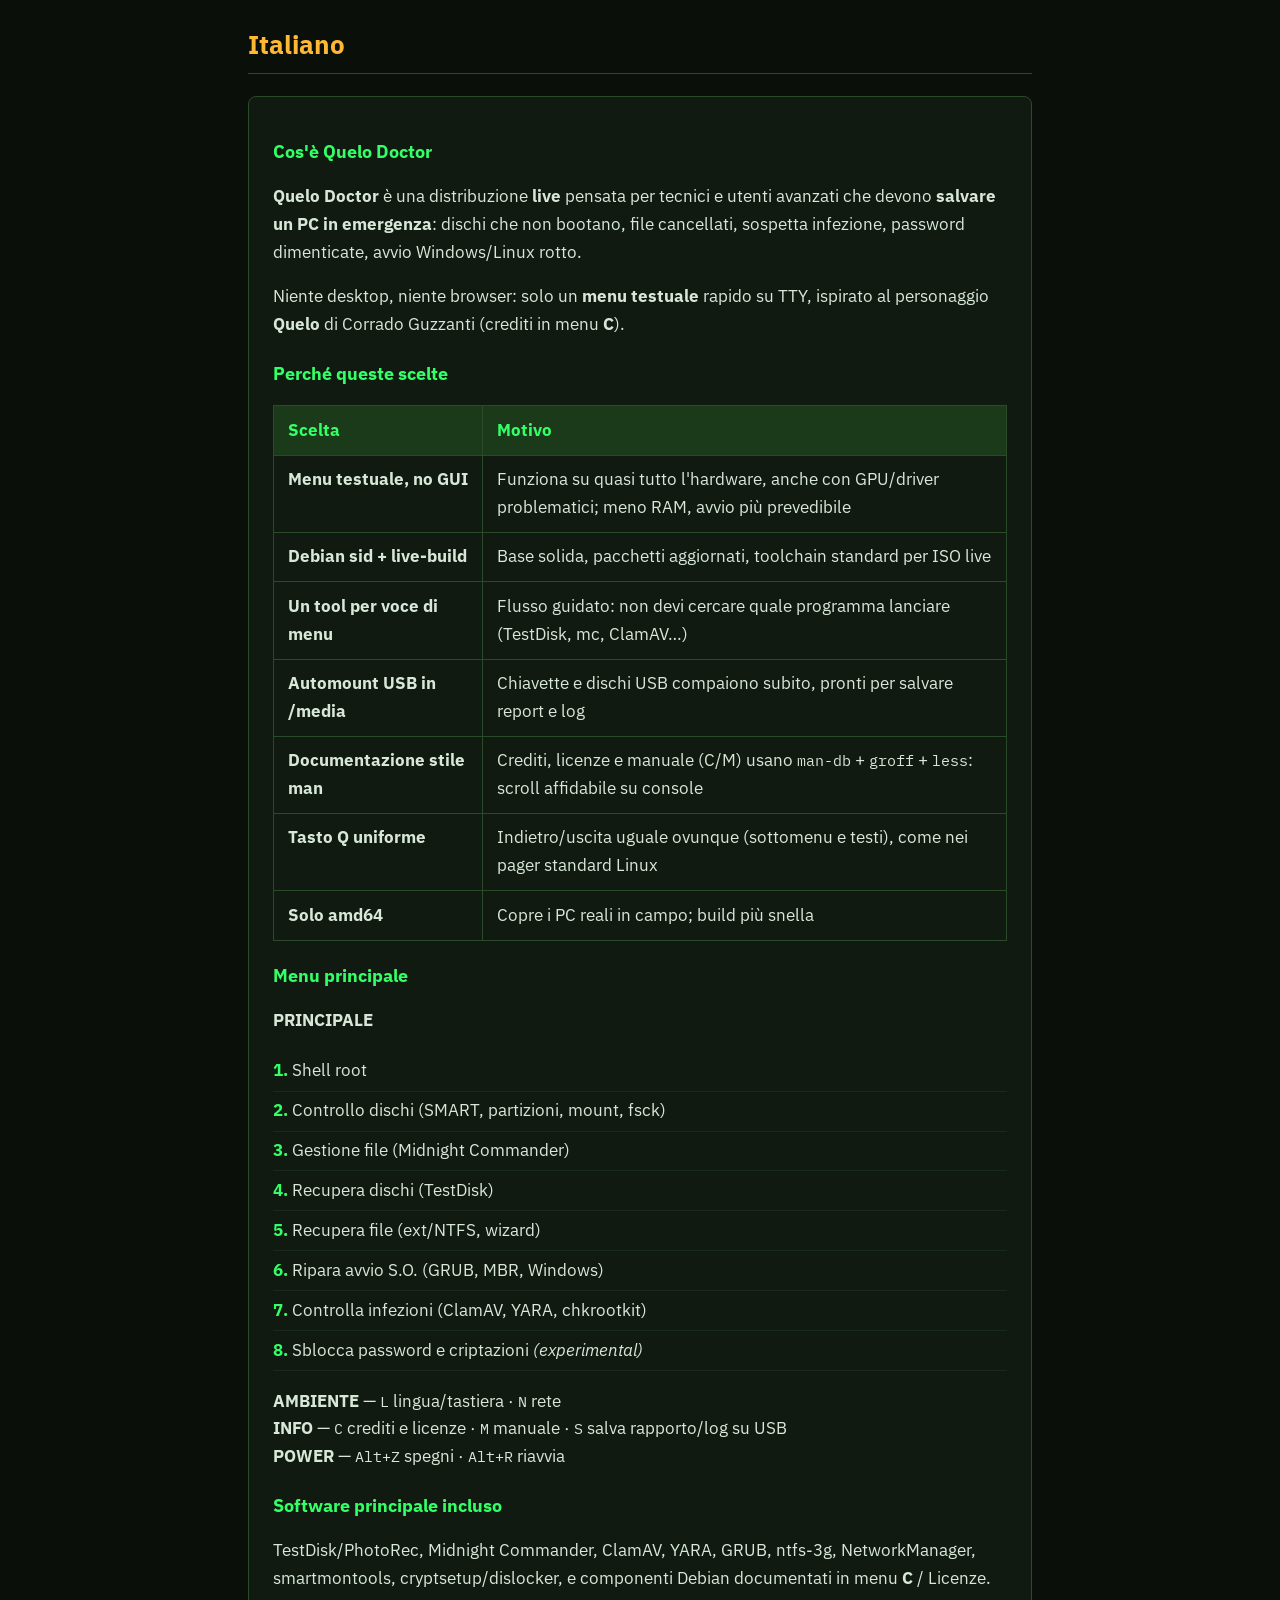
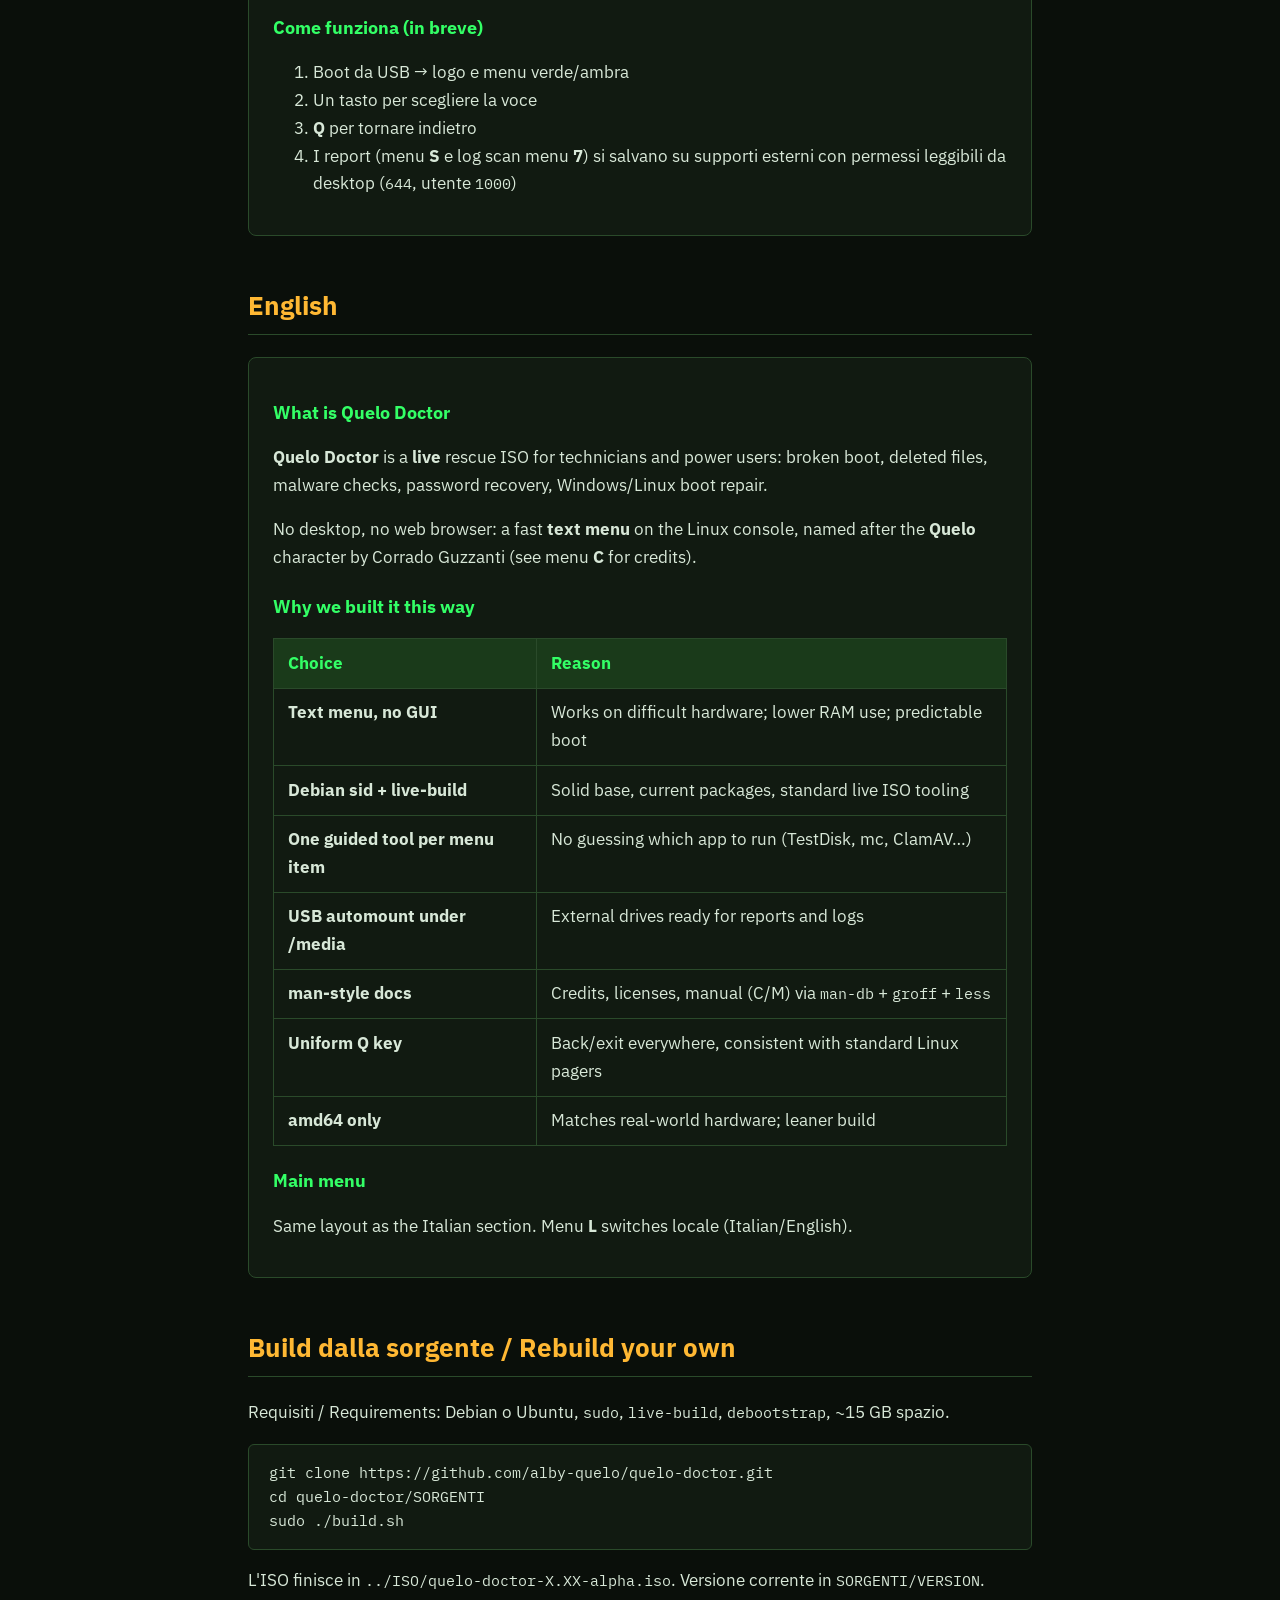
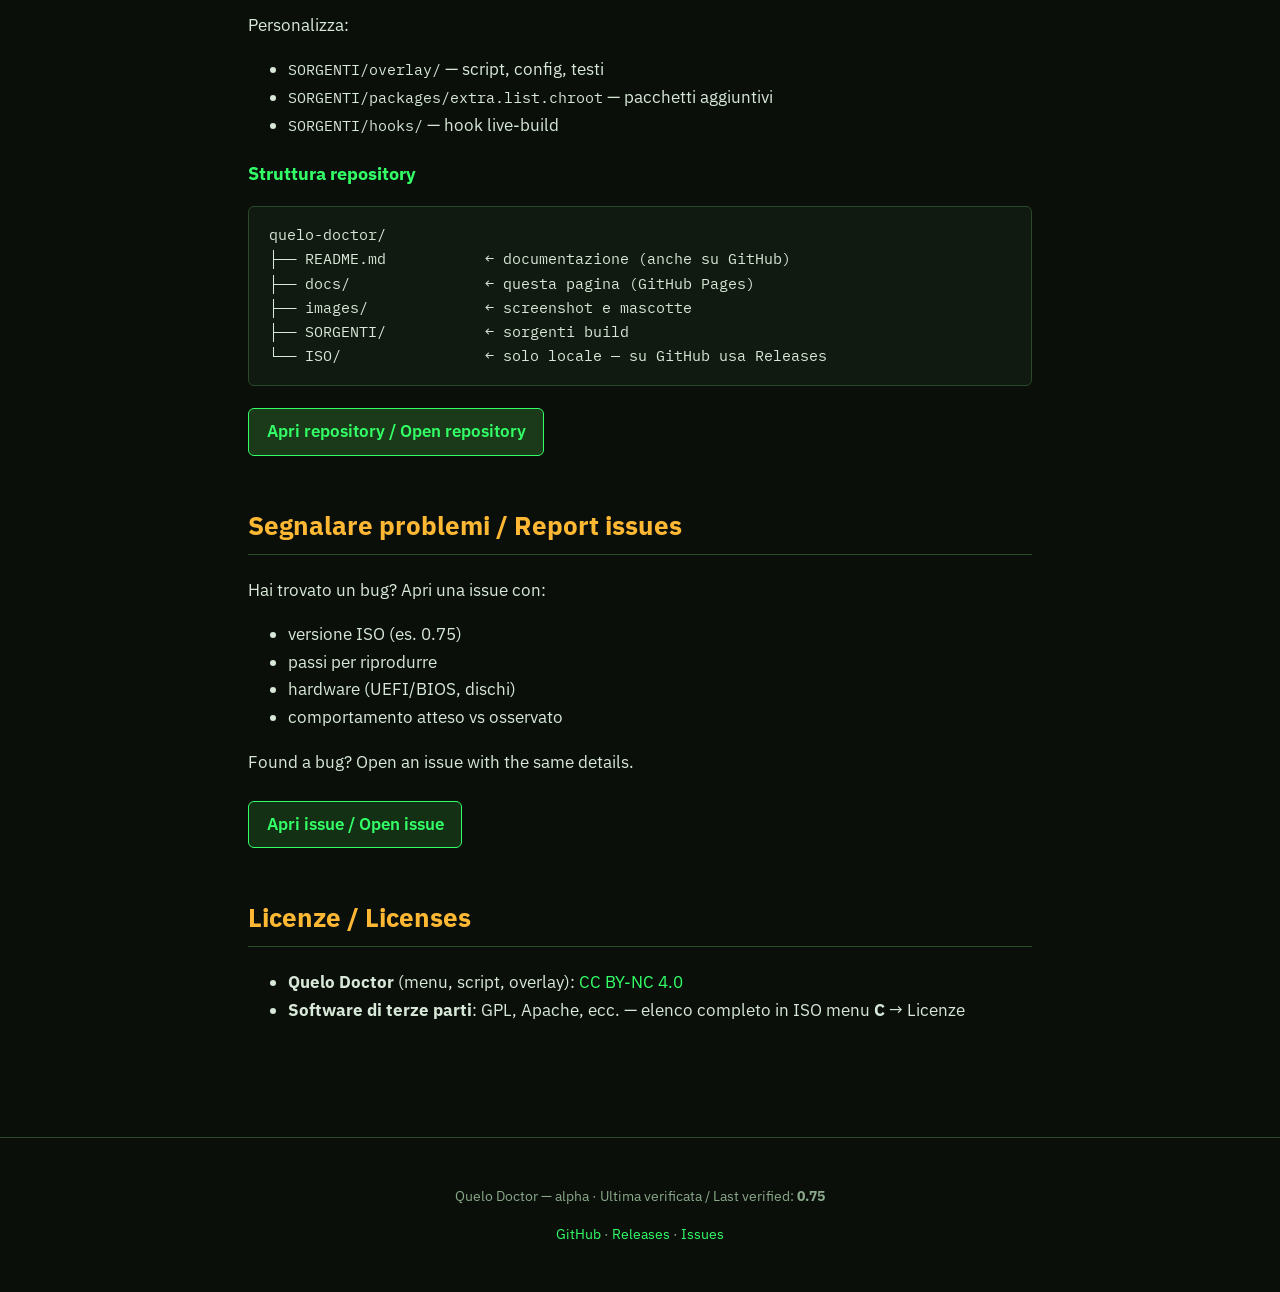
==== commit 84752a9e: "Aggiunge guida USB dedicata con tutti i metodi di scrittura ISO." ====
--- a/docs/index.html
+++ b/docs/index.html
@@ -71,6 +71,10 @@
     <p>
       <strong>Avvio / Boot:</strong> inserisci la USB, accendi il PC, apri il menu boot (F12, F8, Esc…)
       e scegli la chiavetta. Supporta <strong>UEFI</strong> e <strong>Legacy BIOS</strong>.
+    </p>
+    <p>
+      <a class="btn primary" href="usb.html">Guida completa USB / Full USB guide</a>
+      — Ventoy, <code>dd</code>, Rufus, balenaEtcher, GNOME Disks, USBImager, Win32 Disk Imager e altri.
     </p>
 
     <h3>Requisiti minimi del PC / Minimum PC specs</h3>
--- a/docs/style.css
+++ b/docs/style.css
@@ -138,10 +138,42 @@
   margin-top: 0;
 }
 
+header.compact {
+  padding: 1.5rem 1.5rem 1rem;
+}
+
+header .back {
+  margin: 0 0 0.75rem;
+  text-align: left;
+  max-width: 52rem;
+  margin-left: auto;
+  margin-right: auto;
+}
+
+header .back a {
+  font-size: 0.95rem;
+  color: var(--muted);
+}
+
+header .back a:hover {
+  color: var(--green);
+}
+
+.rec {
+  font-size: 0.75rem;
+  font-weight: 600;
+  color: var(--amber);
+  vertical-align: middle;
+}
+
+.note.warn {
+  border-left-color: #ff6644;
+}
+
 h3 {
   color: var(--green);
-  font-size: 1.2rem;
-  margin-top: 1.75rem;
+  font-size: 1.1rem;
+  margin-top: 1.25rem;
 }
 
 .screenshot {
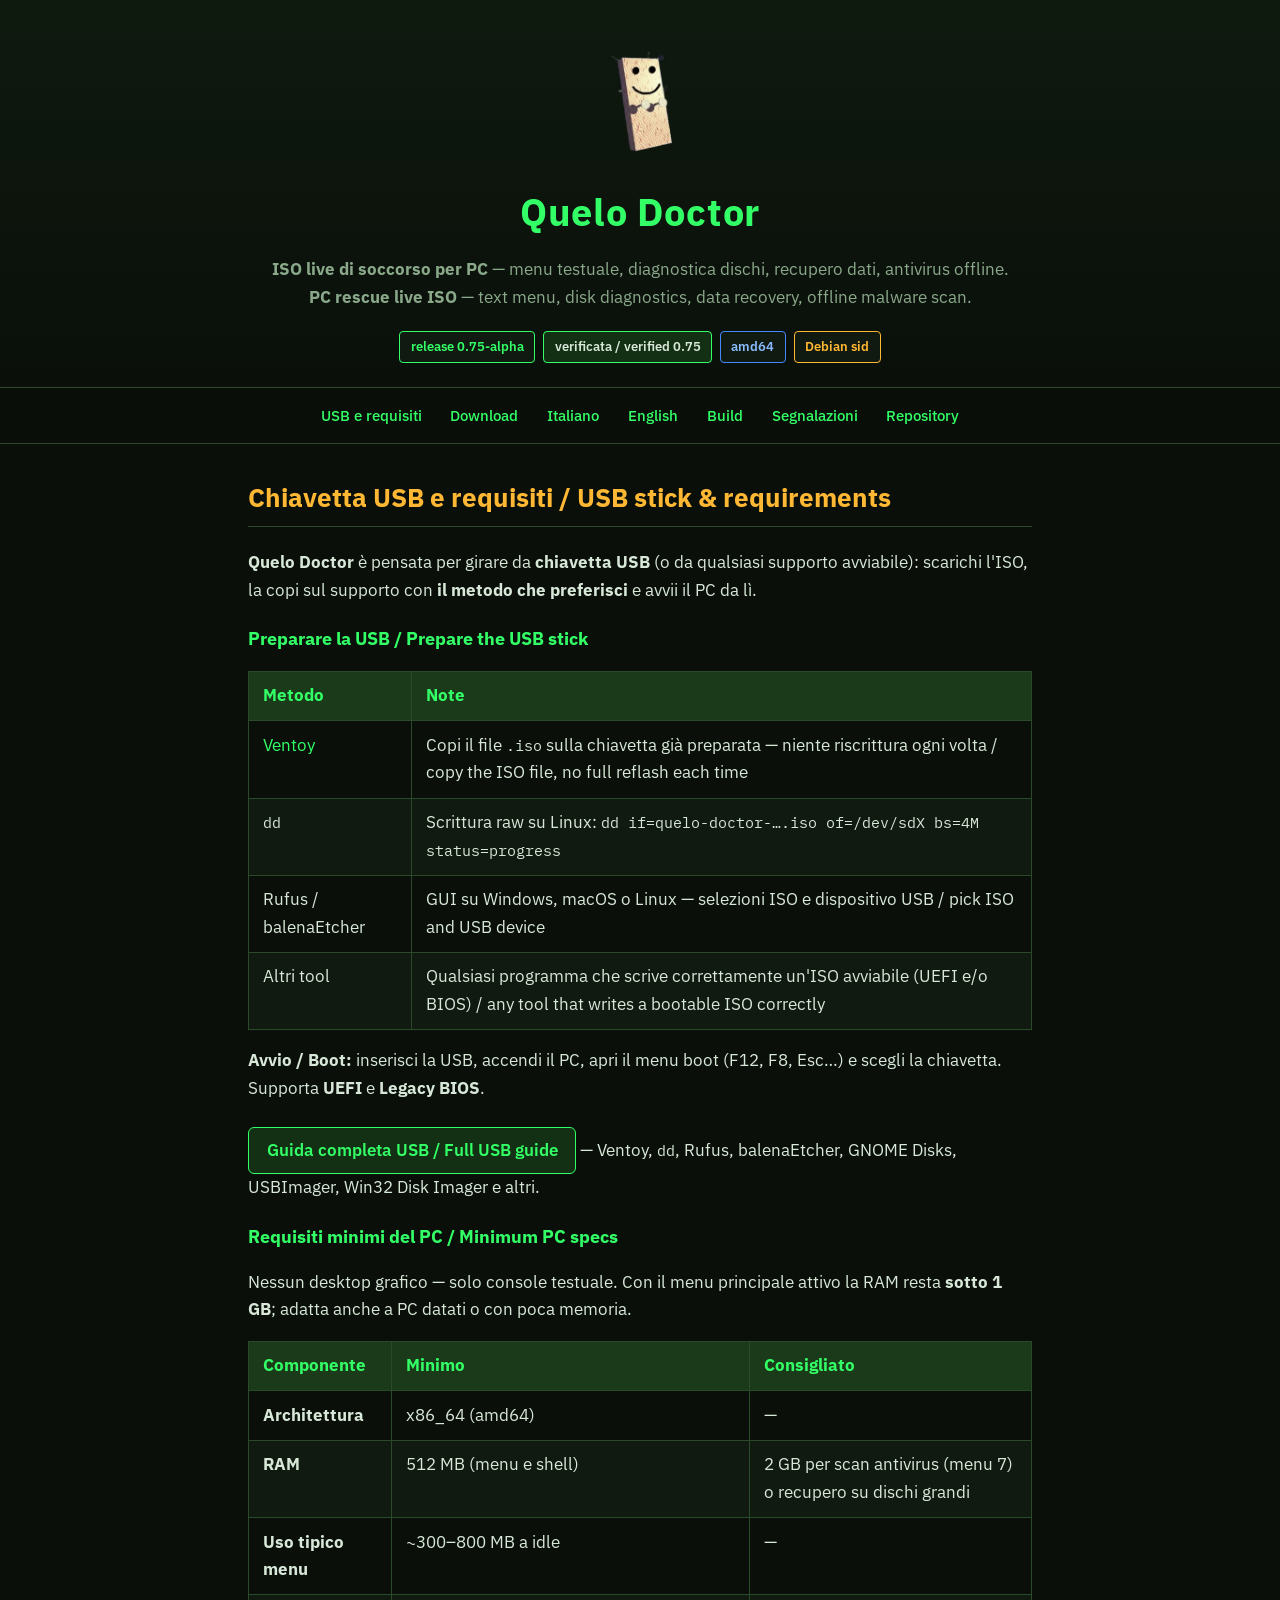
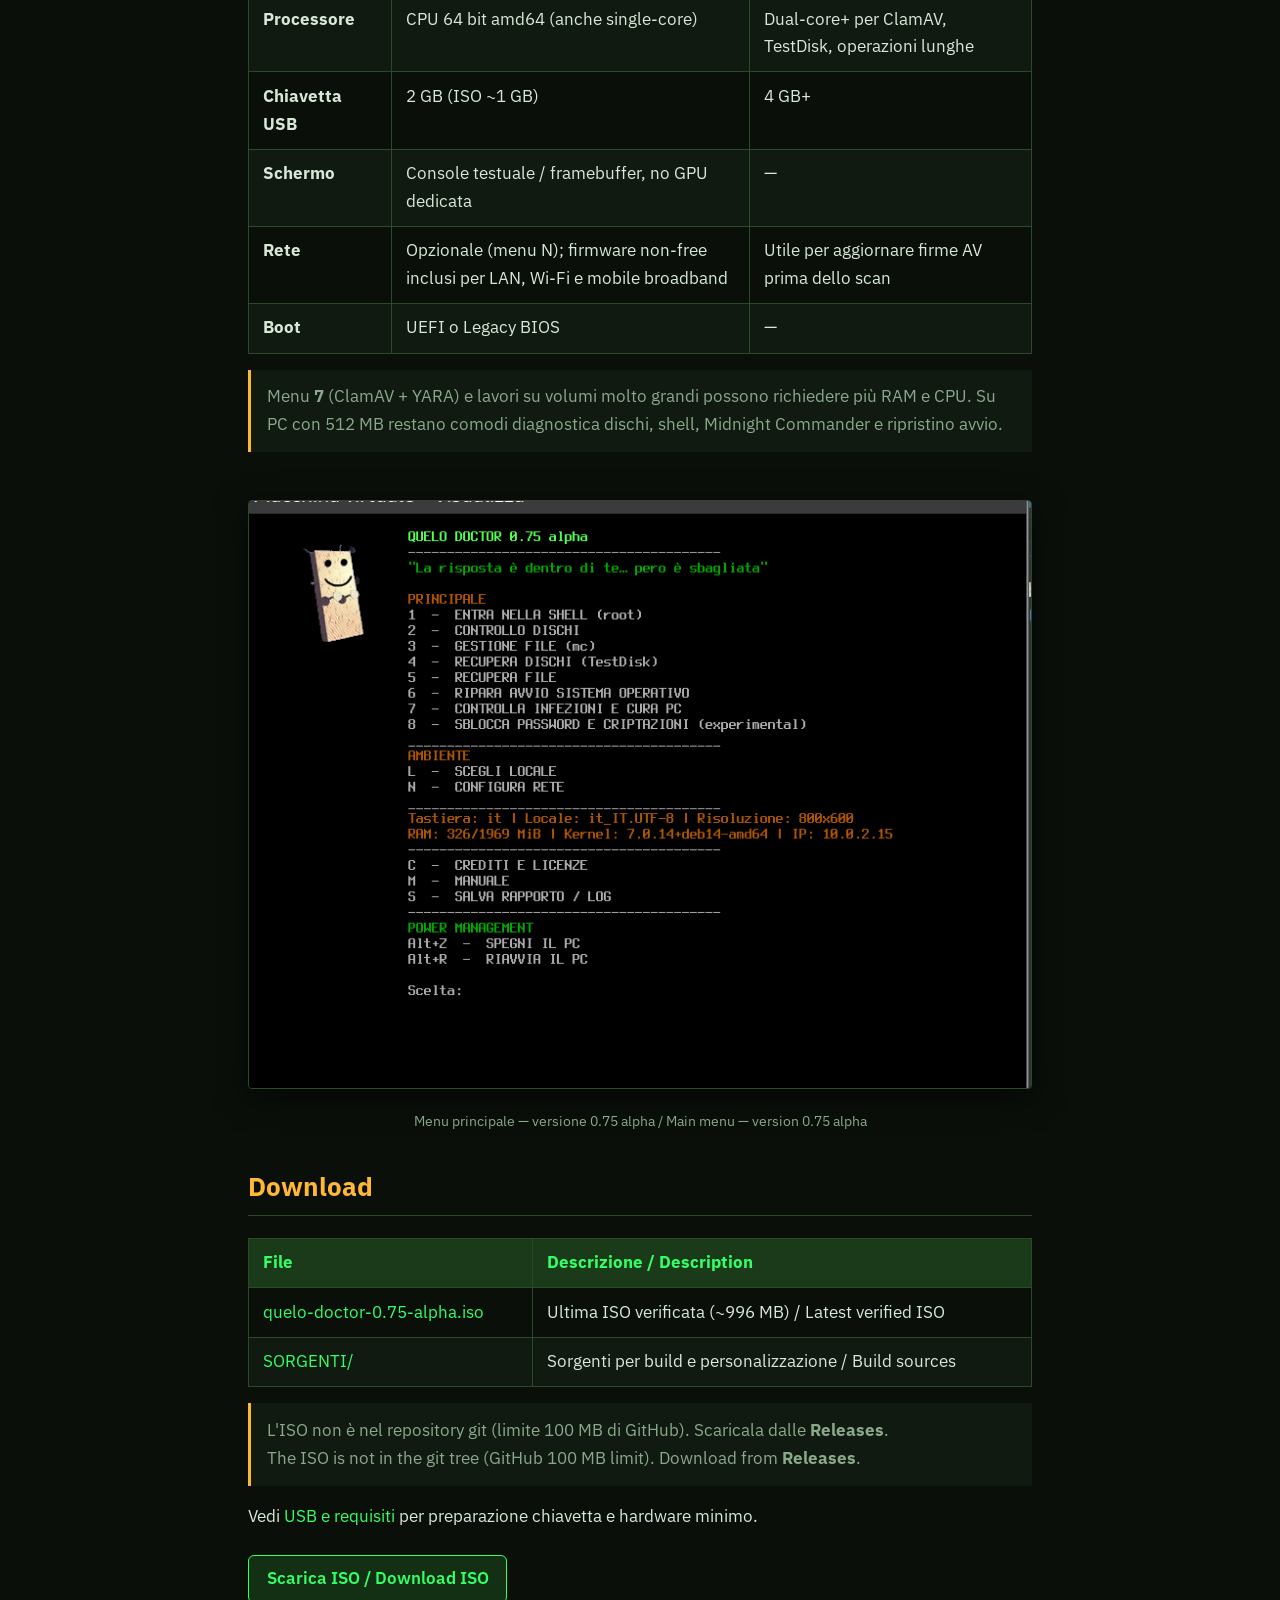
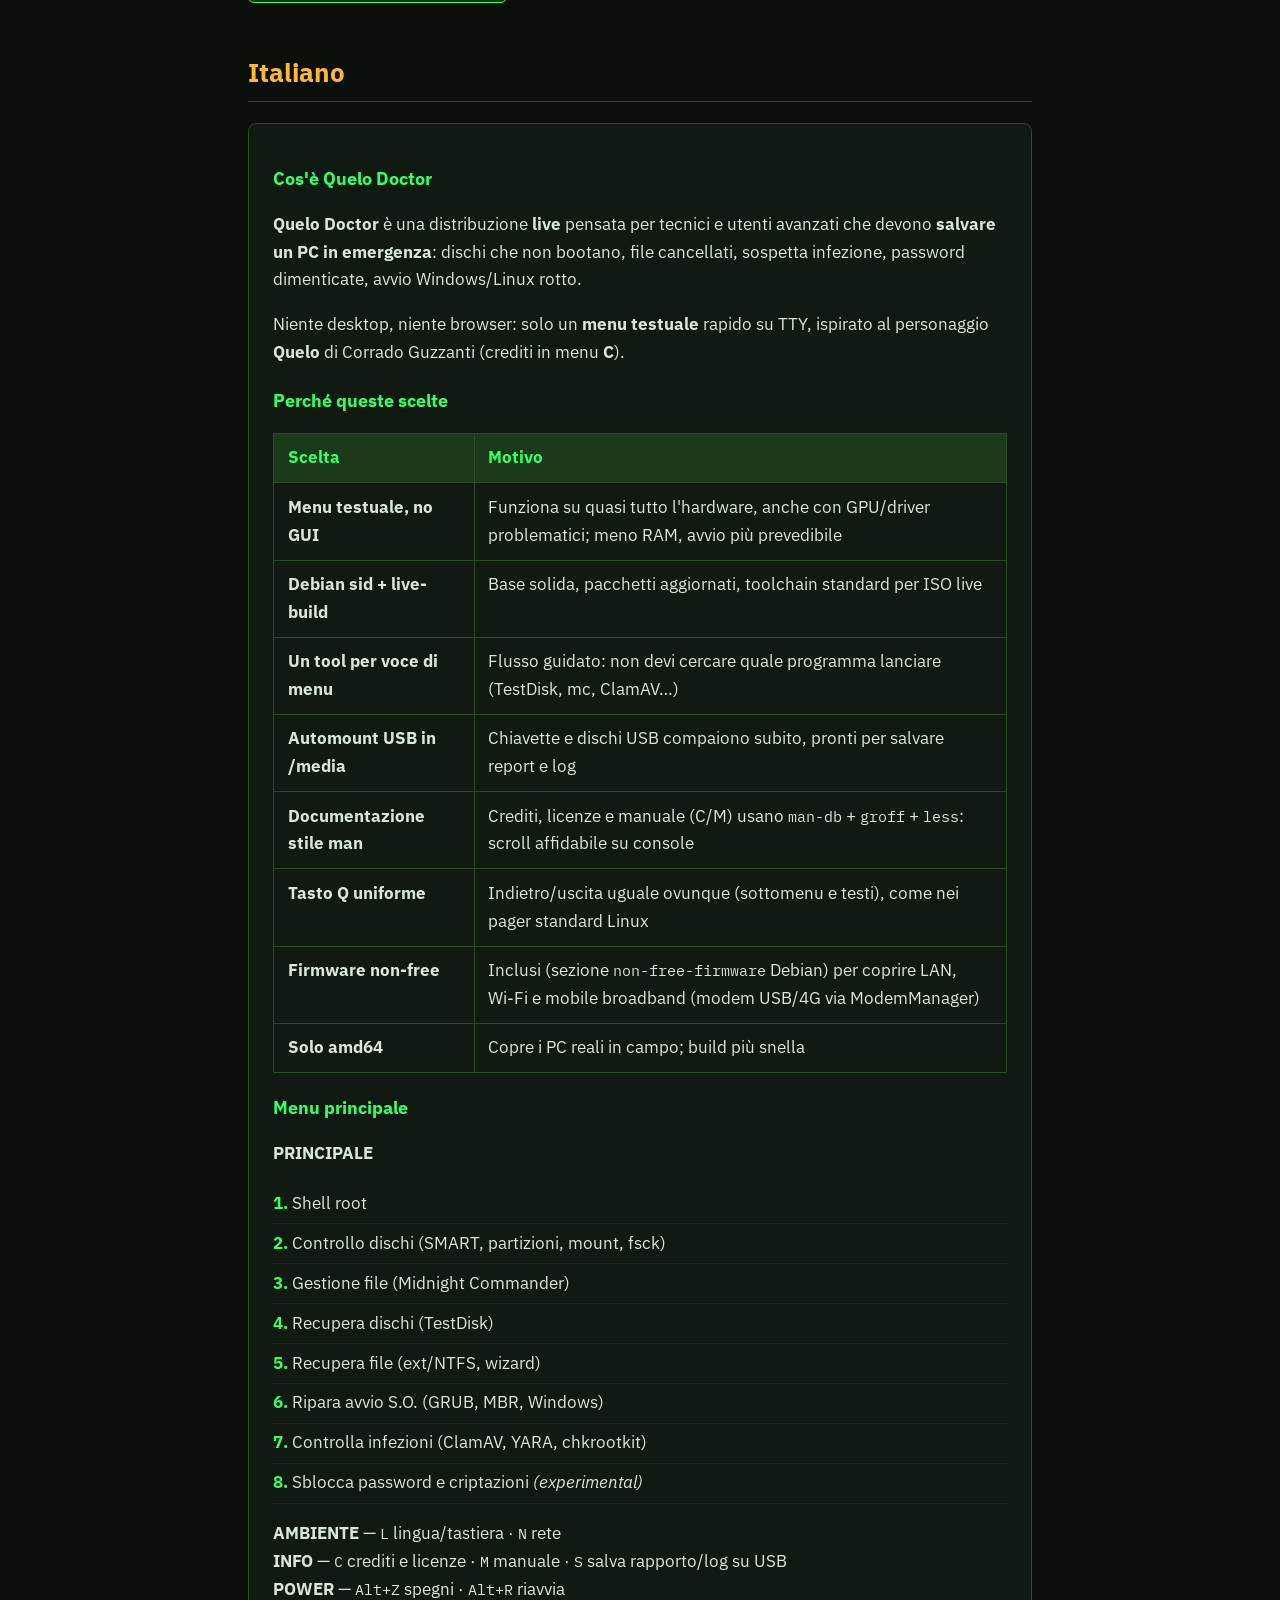
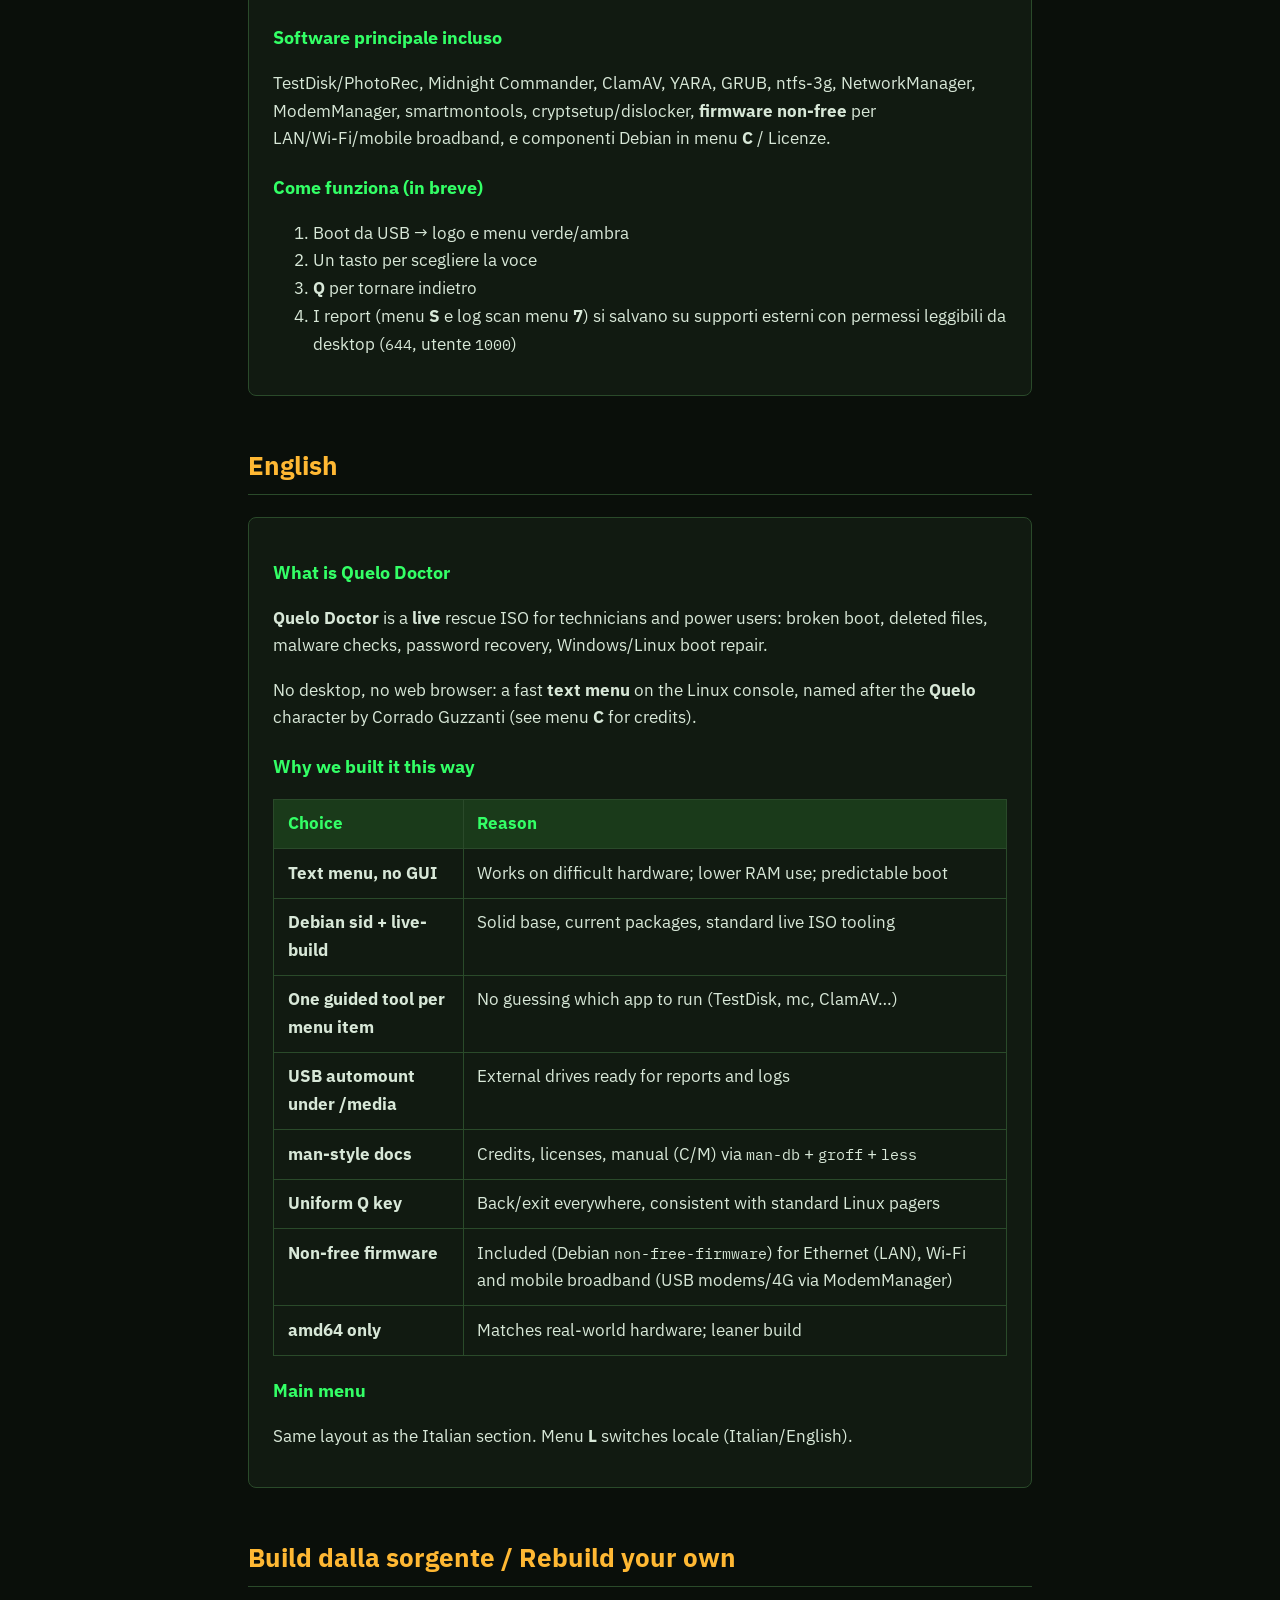
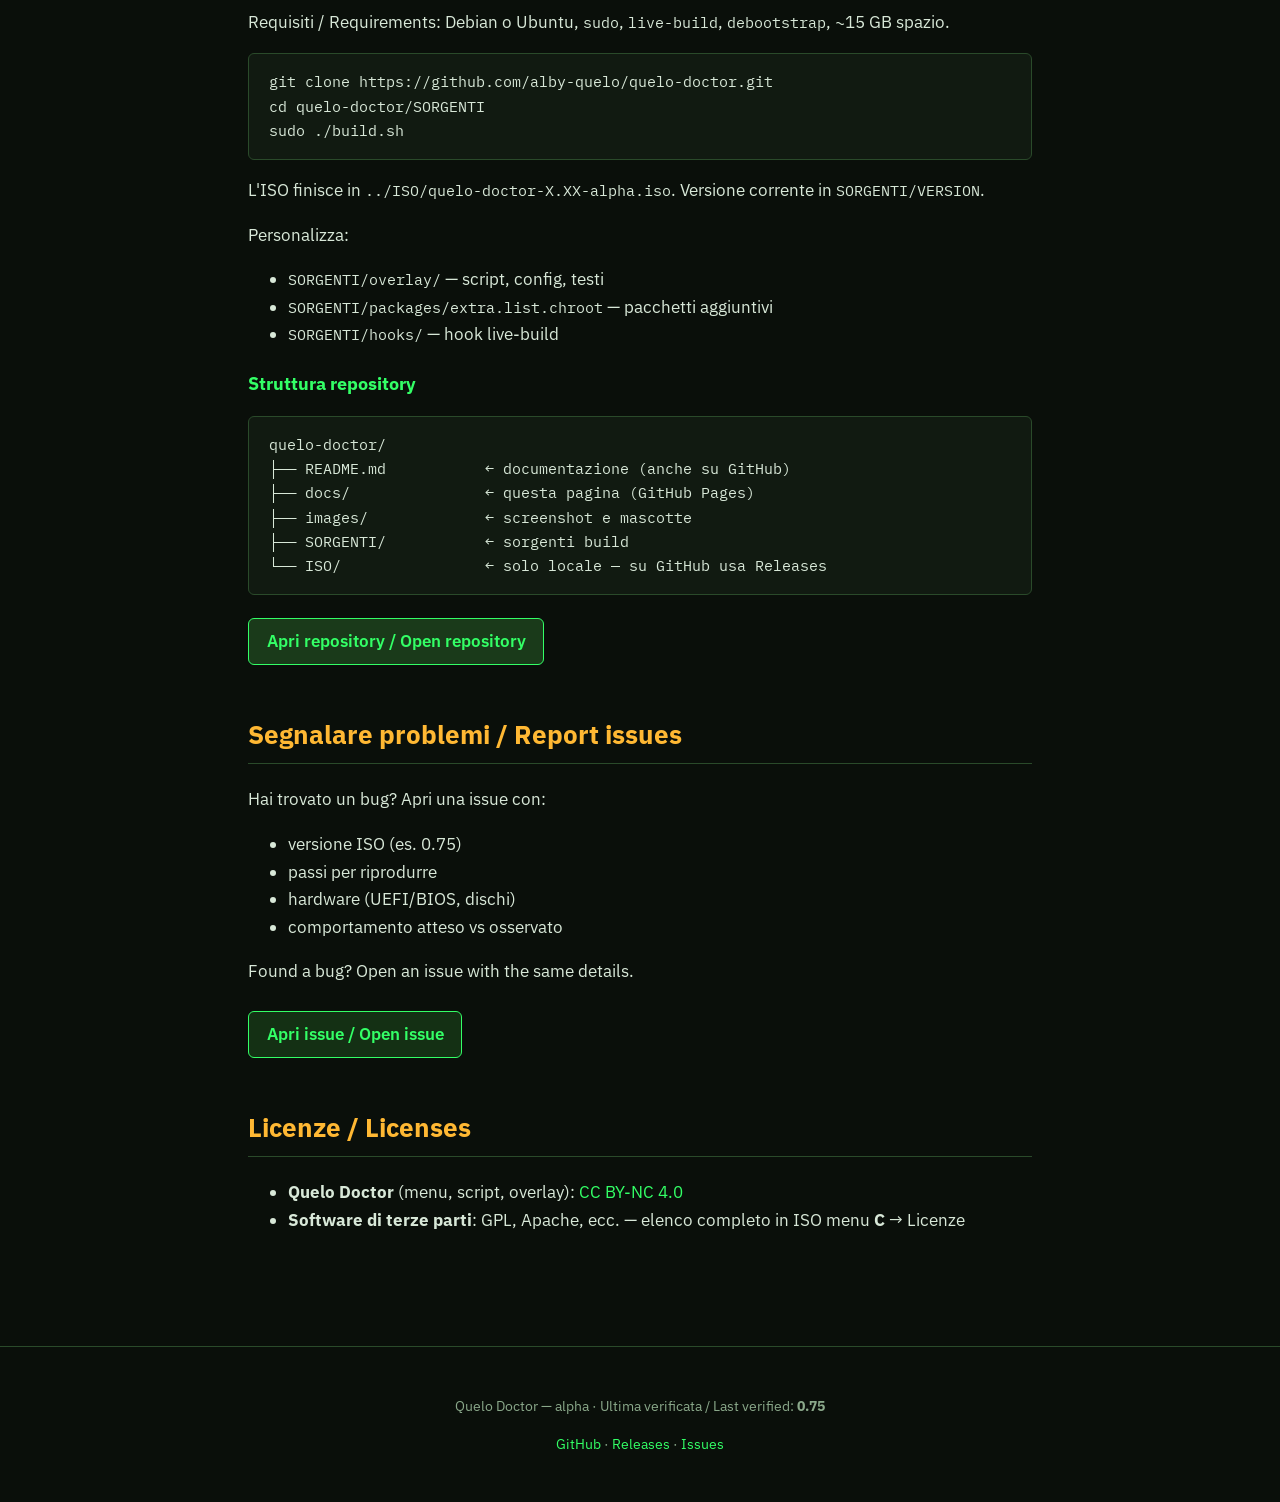
==== commit 8e8e11b7: "Documenta firmware non-free per LAN, Wi-Fi e mobile broadband." ====
--- a/docs/index.html
+++ b/docs/index.html
@@ -91,7 +91,7 @@
         <tr><td><strong>Processore</strong></td><td>CPU 64 bit amd64 (anche single-core)</td><td>Dual-core+ per ClamAV, TestDisk, operazioni lunghe</td></tr>
         <tr><td><strong>Chiavetta USB</strong></td><td>2 GB (ISO ~1 GB)</td><td>4 GB+</td></tr>
         <tr><td><strong>Schermo</strong></td><td>Console testuale / framebuffer, no GPU dedicata</td><td>—</td></tr>
-        <tr><td><strong>Rete</strong></td><td>Opzionale (menu N)</td><td>Utile per aggiornare firme AV prima dello scan</td></tr>
+        <tr><td><strong>Rete</strong></td><td>Opzionale (menu N); firmware non-free inclusi per LAN, Wi‑Fi e mobile broadband</td><td>Utile per aggiornare firme AV prima dello scan</td></tr>
         <tr><td><strong>Boot</strong></td><td>UEFI o Legacy BIOS</td><td>—</td></tr>
       </tbody>
     </table>
@@ -155,6 +155,7 @@
           <tr><td><strong>Automount USB in /media</strong></td><td>Chiavette e dischi USB compaiono subito, pronti per salvare report e log</td></tr>
           <tr><td><strong>Documentazione stile man</strong></td><td>Crediti, licenze e manuale (C/M) usano <code>man-db</code> + <code>groff</code> + <code>less</code>: scroll affidabile su console</td></tr>
           <tr><td><strong>Tasto Q uniforme</strong></td><td>Indietro/uscita uguale ovunque (sottomenu e testi), come nei pager standard Linux</td></tr>
+          <tr><td><strong>Firmware non-free</strong></td><td>Inclusi (sezione <code>non-free-firmware</code> Debian) per coprire LAN, Wi‑Fi e mobile broadband (modem USB/4G via ModemManager)</td></tr>
           <tr><td><strong>Solo amd64</strong></td><td>Copre i PC reali in campo; build più snella</td></tr>
         </tbody>
       </table>
@@ -179,8 +180,8 @@
 
       <h3>Software principale incluso</h3>
       <p>
-        TestDisk/PhotoRec, Midnight Commander, ClamAV, YARA, GRUB, ntfs-3g, NetworkManager, smartmontools,
-        cryptsetup/dislocker, e componenti Debian documentati in menu <strong>C</strong> / Licenze.
+        TestDisk/PhotoRec, Midnight Commander, ClamAV, YARA, GRUB, ntfs-3g, NetworkManager, ModemManager, smartmontools,
+        cryptsetup/dislocker, <strong>firmware non-free</strong> per LAN/Wi‑Fi/mobile broadband, e componenti Debian in menu <strong>C</strong> / Licenze.
       </p>
 
       <h3>Come funziona (in breve)</h3>
@@ -216,6 +217,7 @@
           <tr><td><strong>USB automount under /media</strong></td><td>External drives ready for reports and logs</td></tr>
           <tr><td><strong>man-style docs</strong></td><td>Credits, licenses, manual (C/M) via <code>man-db</code> + <code>groff</code> + <code>less</code></td></tr>
           <tr><td><strong>Uniform Q key</strong></td><td>Back/exit everywhere, consistent with standard Linux pagers</td></tr>
+          <tr><td><strong>Non-free firmware</strong></td><td>Included (Debian <code>non-free-firmware</code>) for Ethernet (LAN), Wi‑Fi and mobile broadband (USB modems/4G via ModemManager)</td></tr>
           <tr><td><strong>amd64 only</strong></td><td>Matches real-world hardware; leaner build</td></tr>
         </tbody>
       </table>
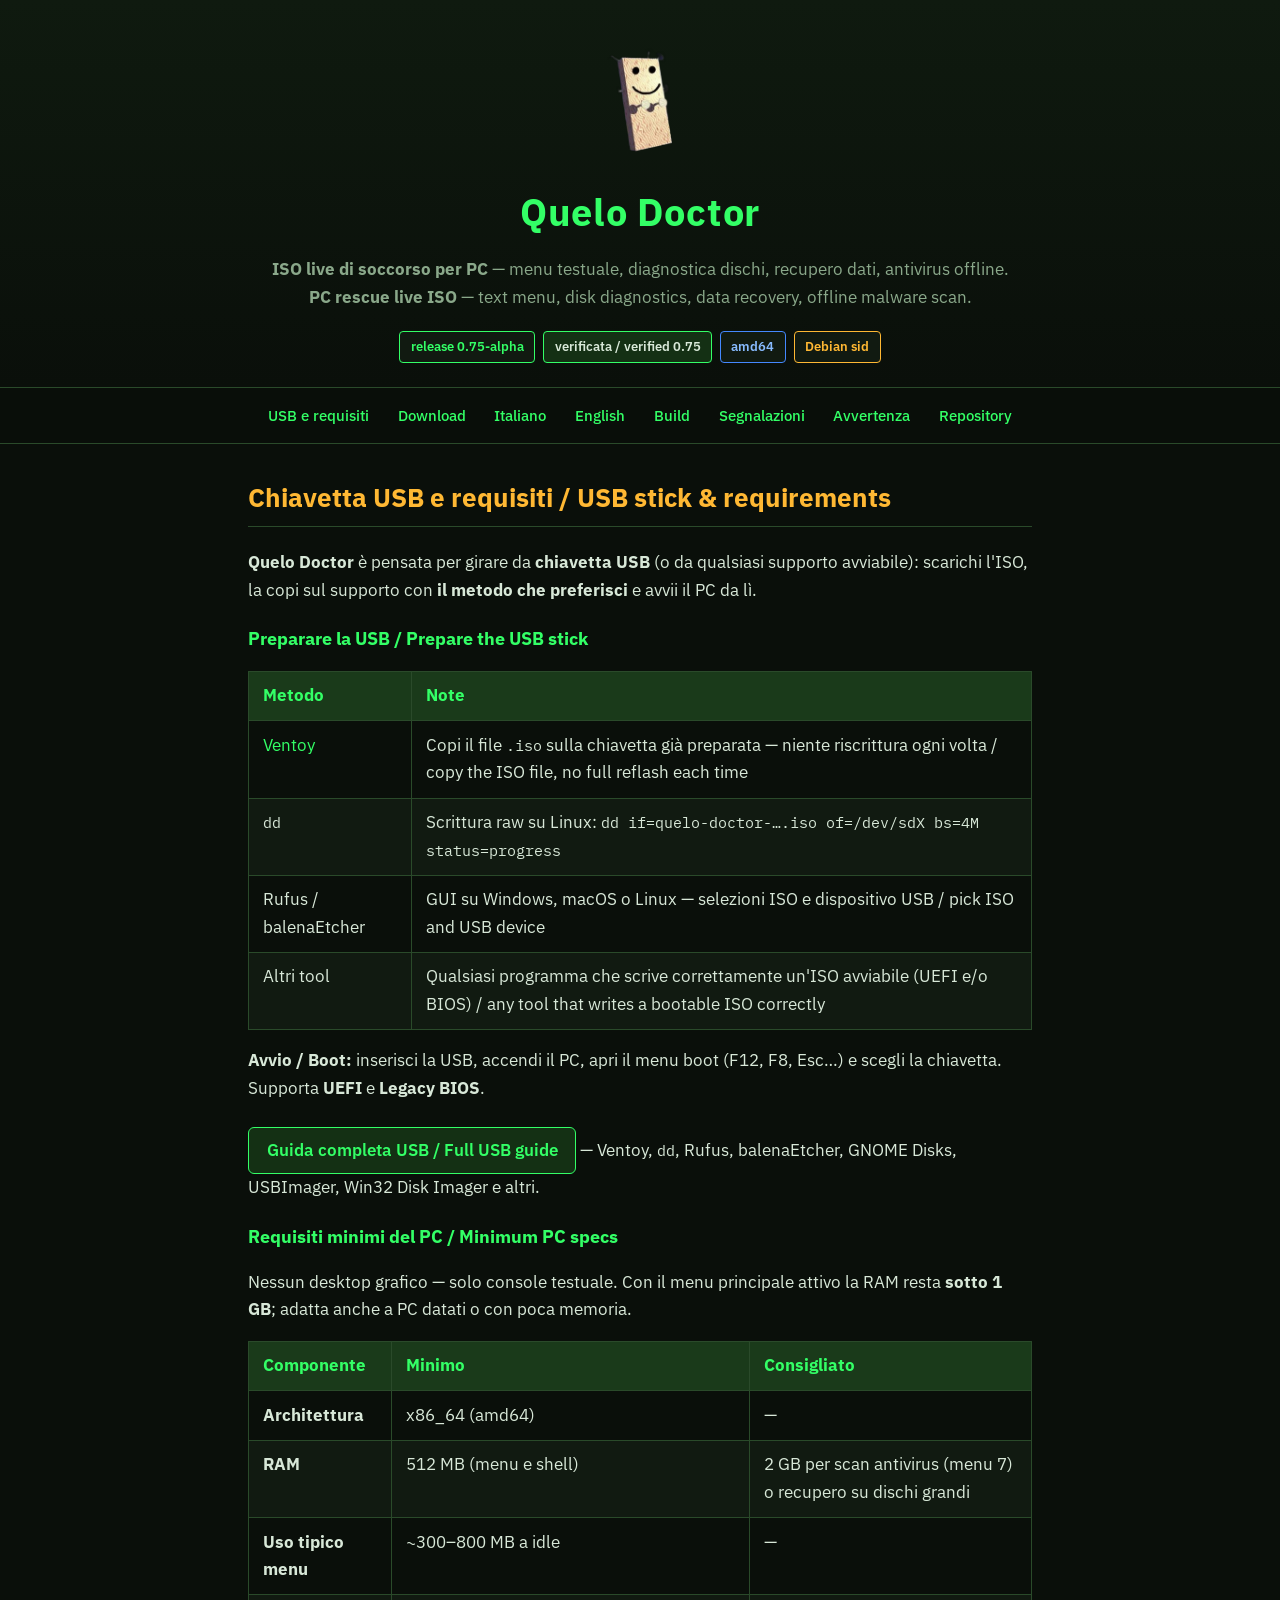
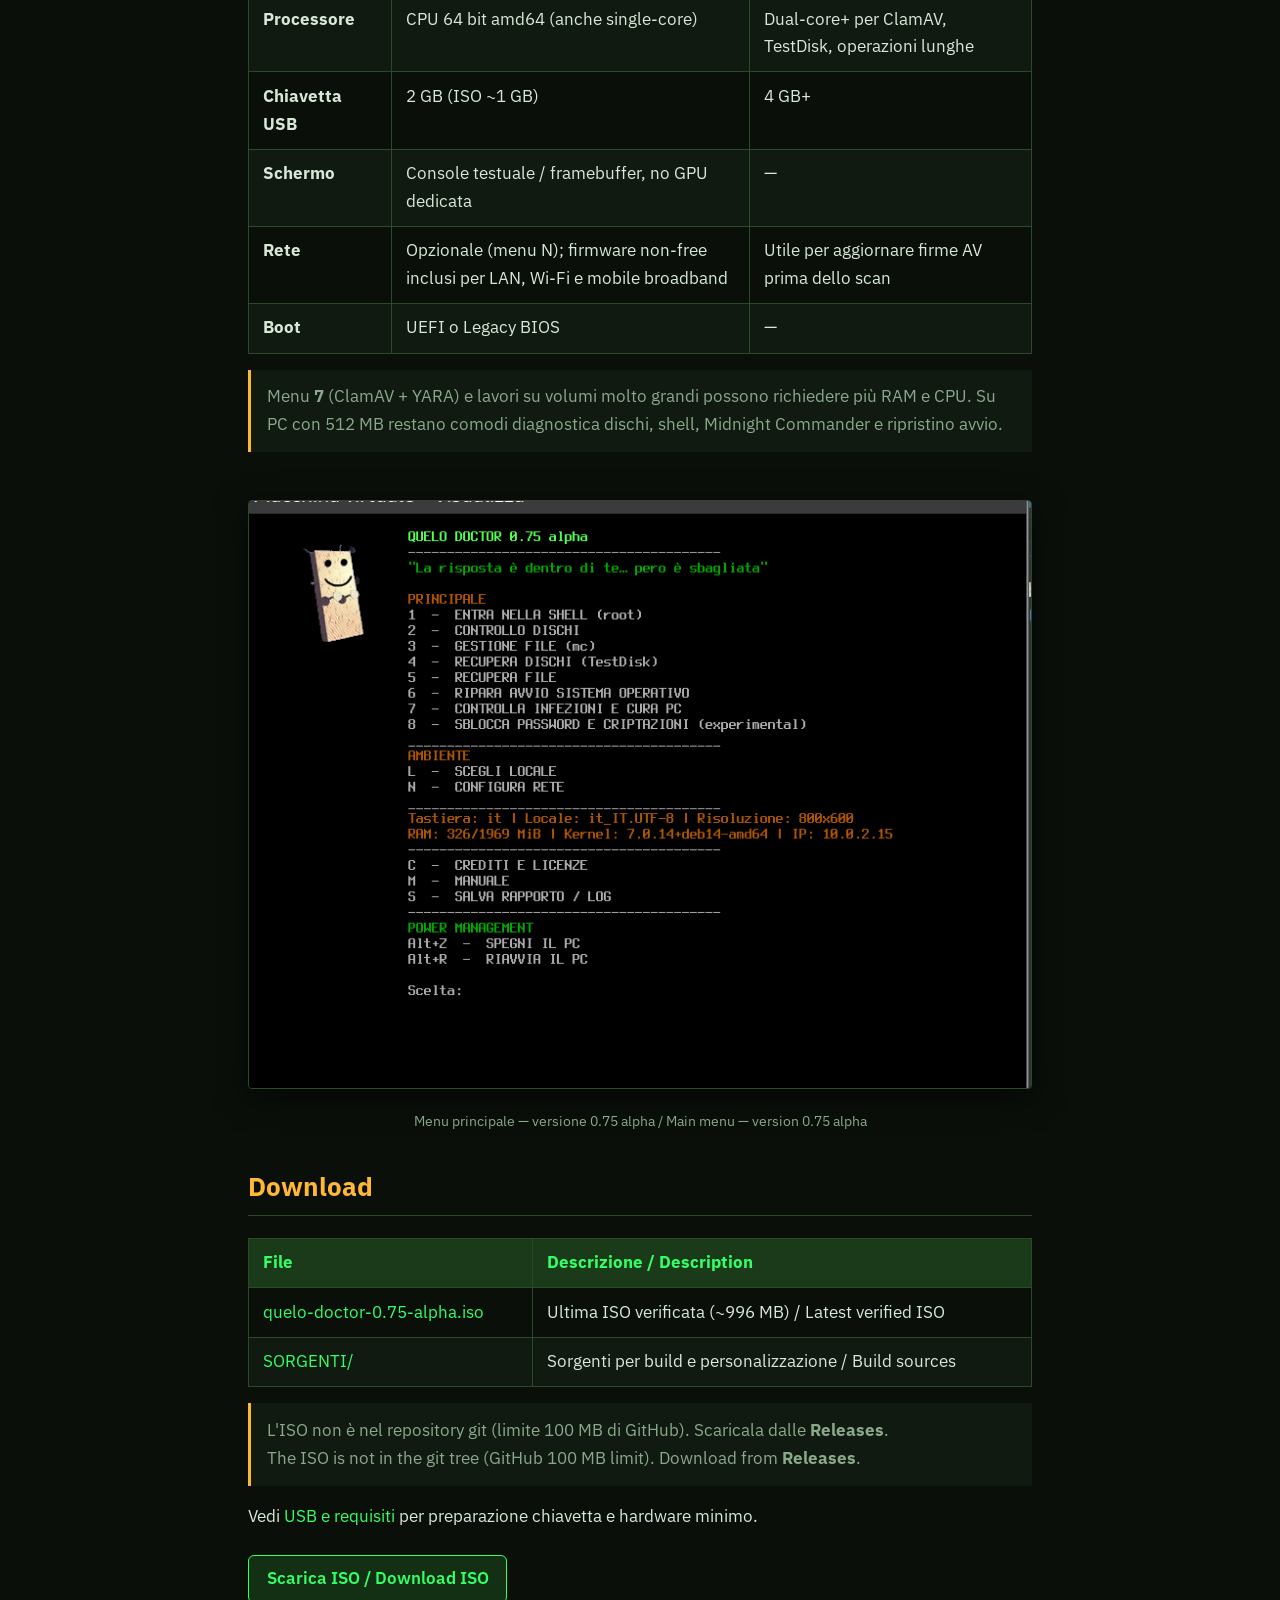
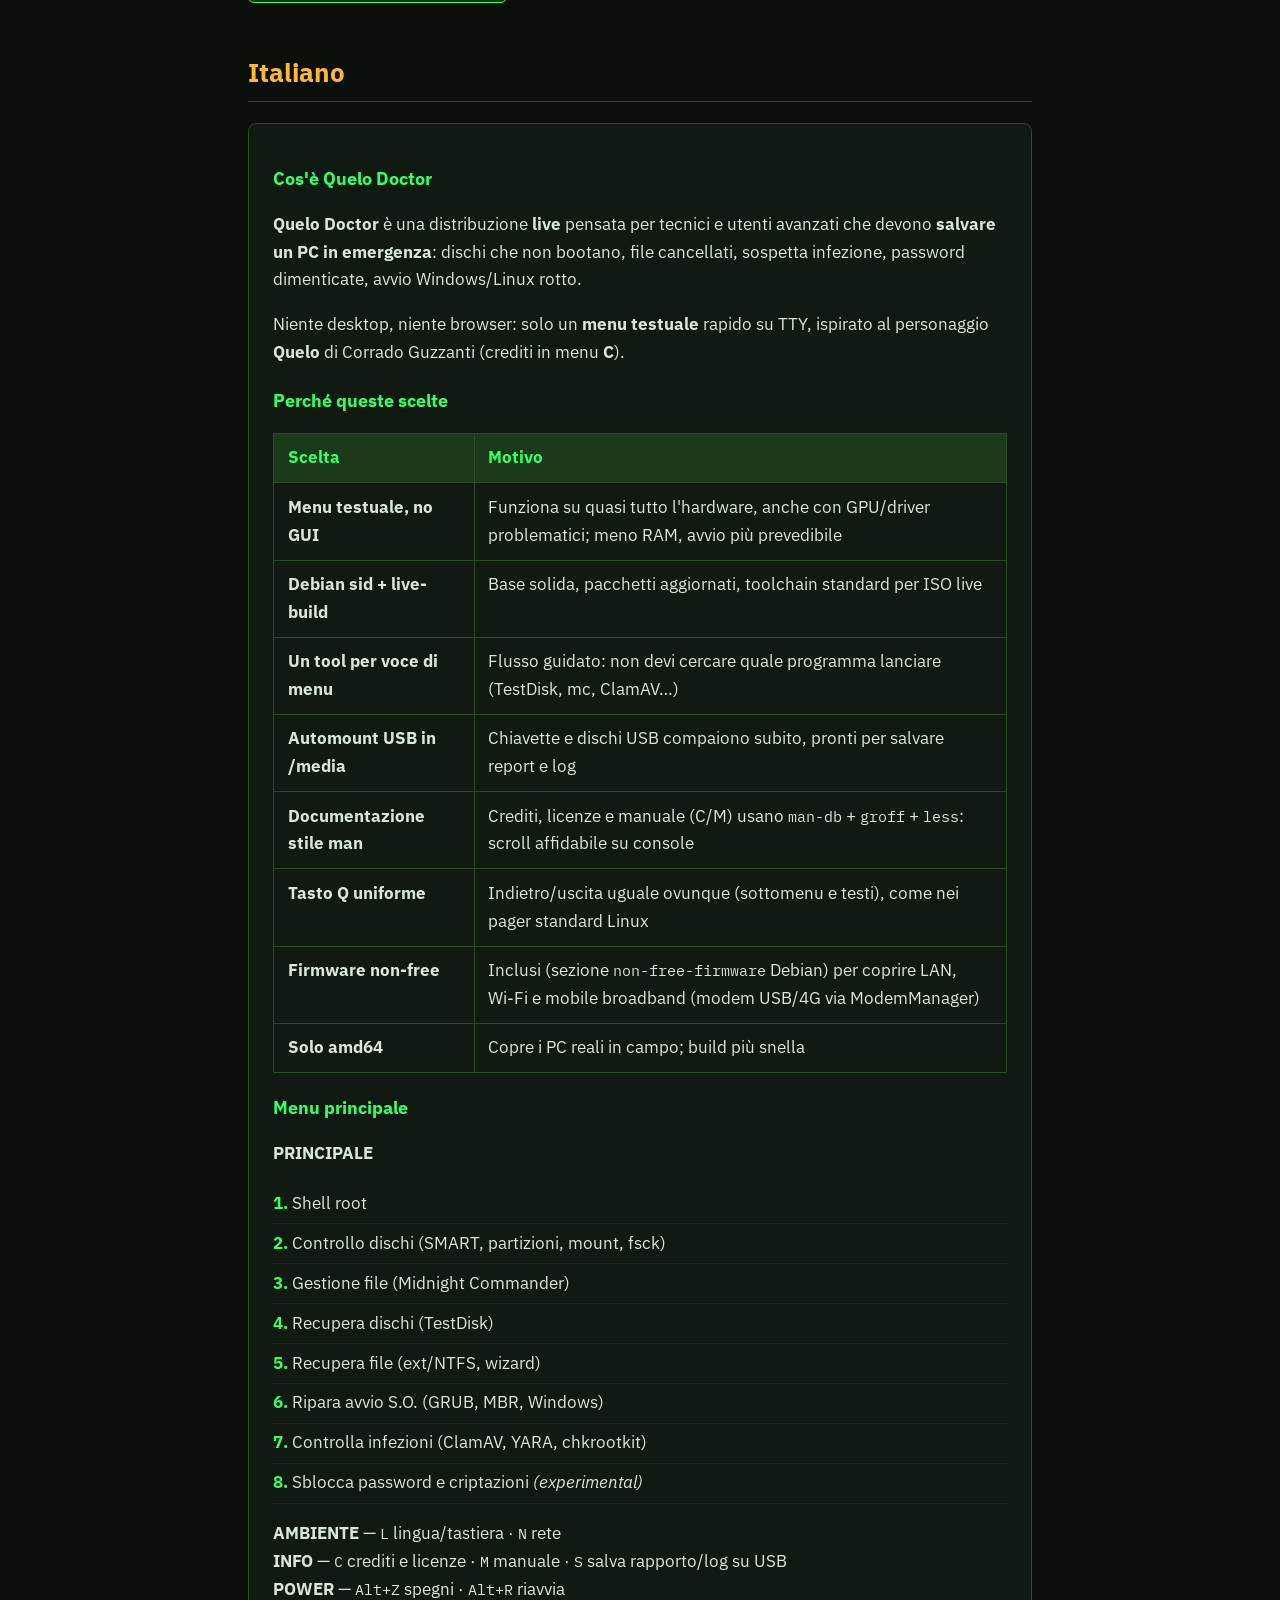
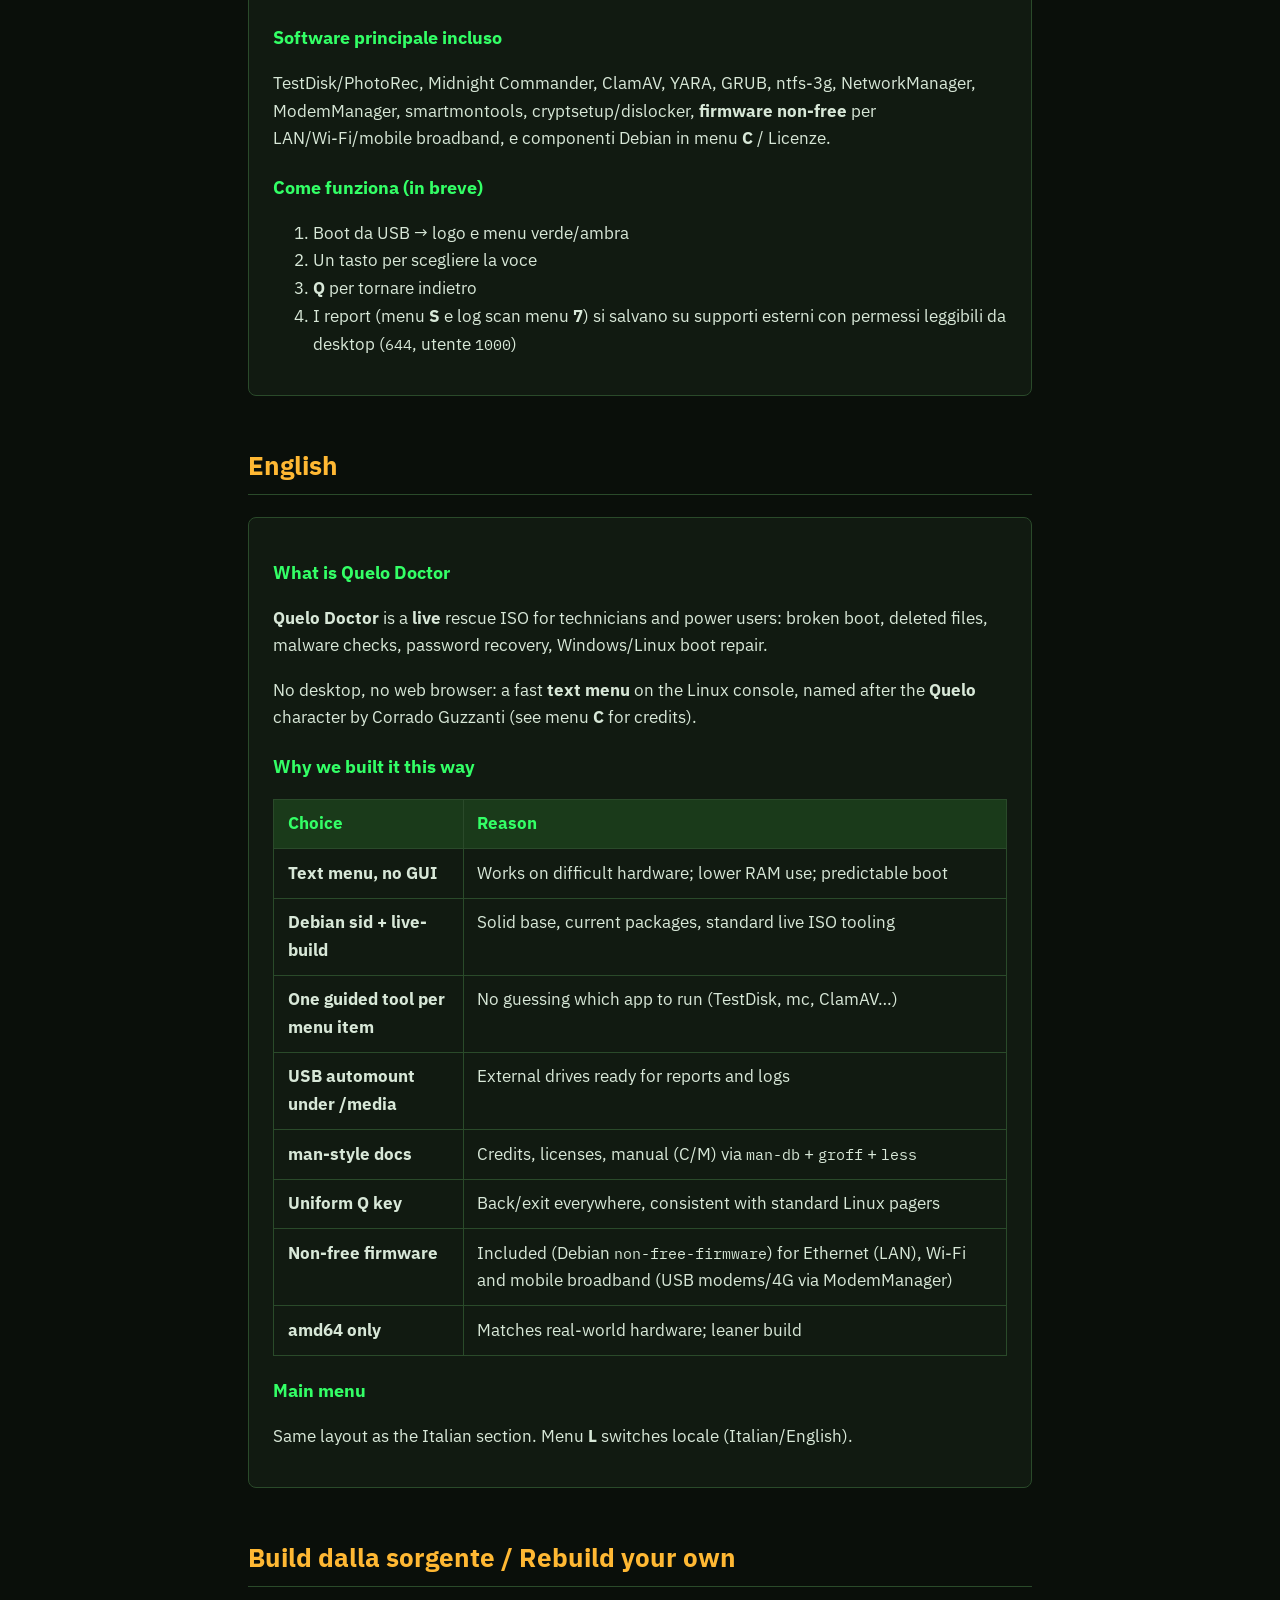
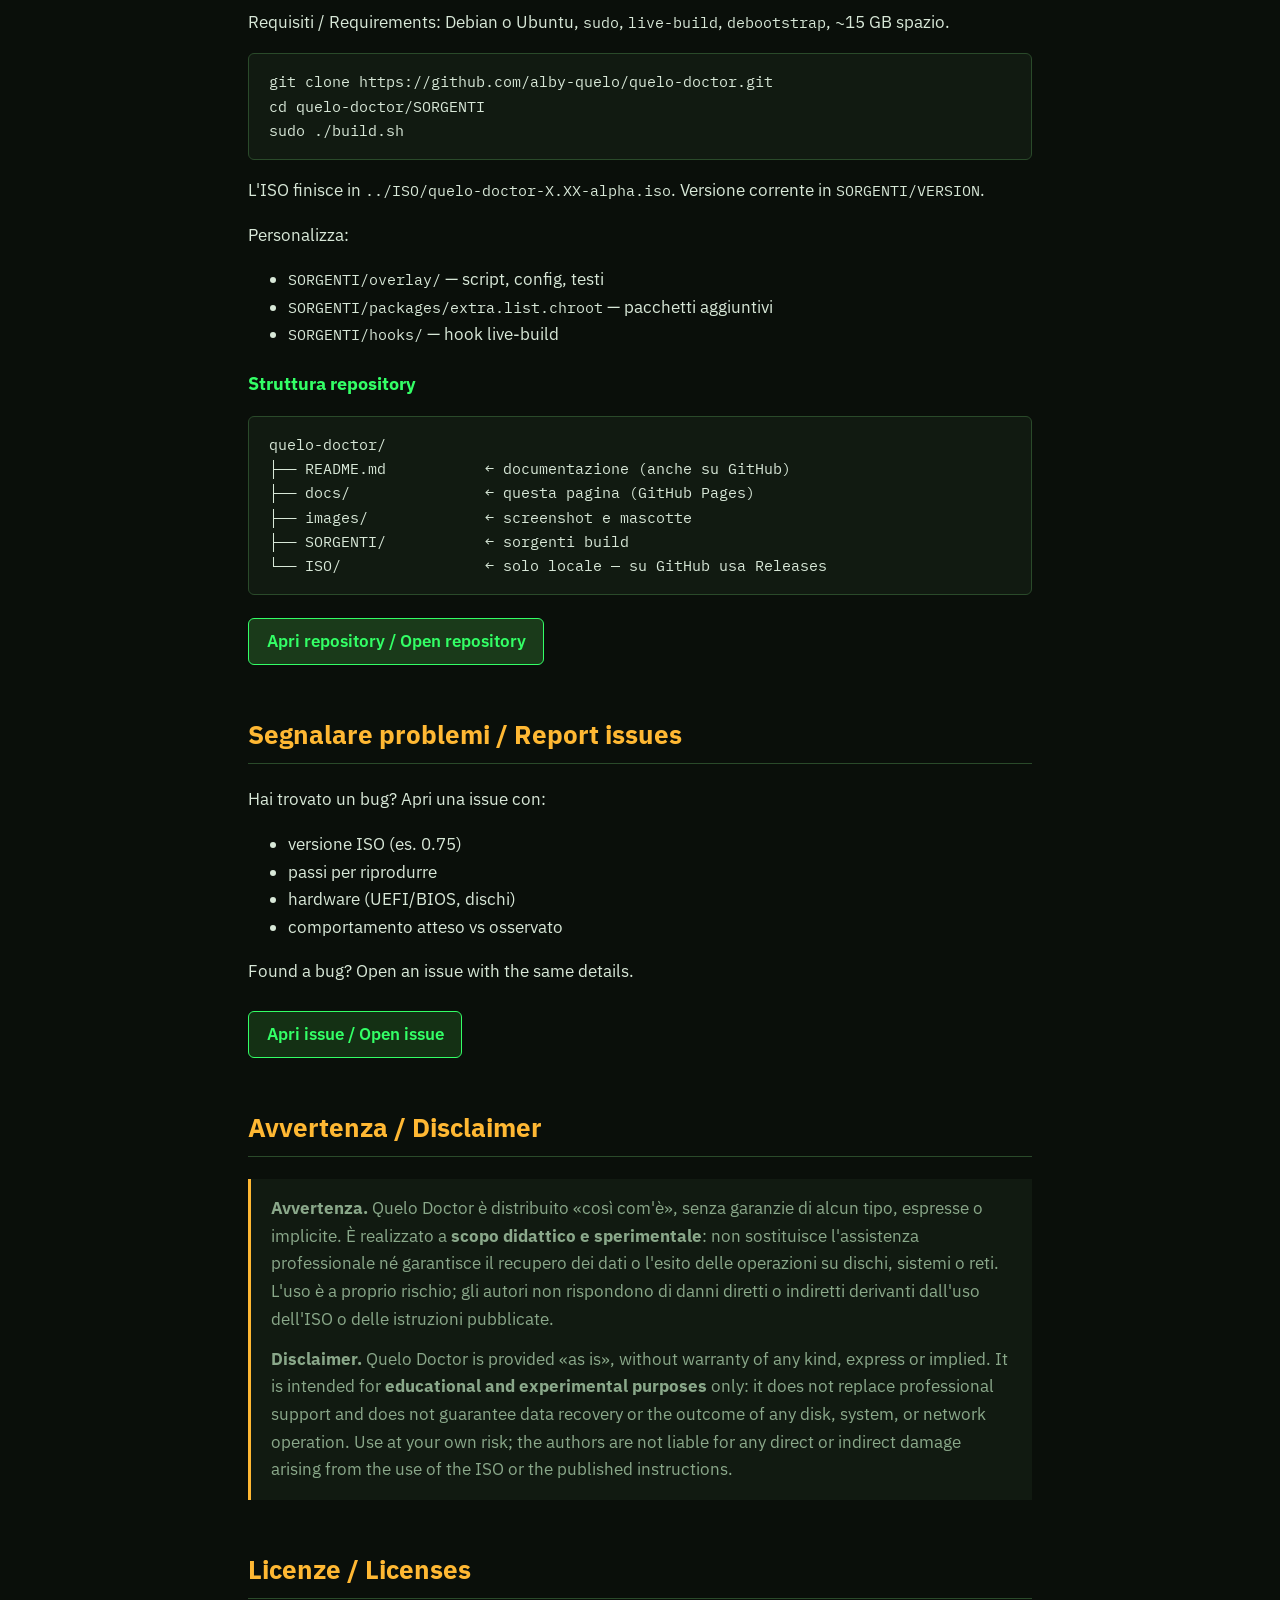
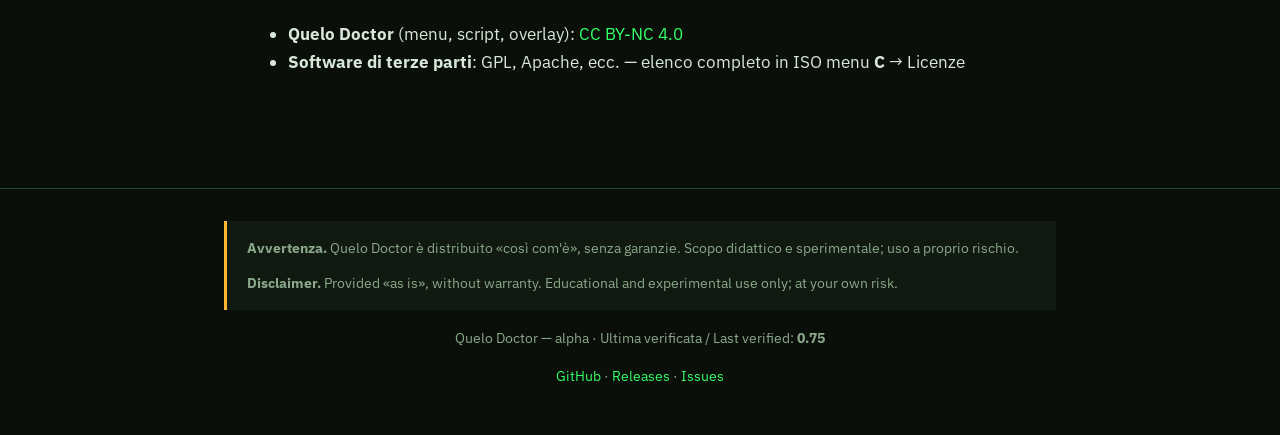
==== commit 0837ce8f: "Aggiunge avvertenza esclusione garanzia e scopo didattico (IT/EN)." ====
--- a/docs/index.html
+++ b/docs/index.html
@@ -34,6 +34,7 @@
   <a href="#english">English</a>
   <a href="#build">Build</a>
   <a href="#issues">Segnalazioni</a>
+  <a href="#avvertenza">Avvertenza</a>
   <a href="https://github.com/alby-quelo/quelo-doctor">Repository</a>
 </nav>
 
@@ -266,6 +267,14 @@
     <a class="btn primary" href="https://github.com/alby-quelo/quelo-doctor/issues/new/choose">Apri issue / Open issue</a>
   </section>
 
+  <section id="avvertenza">
+    <h2>Avvertenza / Disclaimer</h2>
+    <blockquote class="disclaimer">
+      <p><strong>Avvertenza.</strong> Quelo Doctor è distribuito «così com'è», senza garanzie di alcun tipo, espresse o implicite. È realizzato a <strong>scopo didattico e sperimentale</strong>: non sostituisce l'assistenza professionale né garantisce il recupero dei dati o l'esito delle operazioni su dischi, sistemi o reti. L'uso è a proprio rischio; gli autori non rispondono di danni diretti o indiretti derivanti dall'uso dell'ISO o delle istruzioni pubblicate.</p>
+      <p><strong>Disclaimer.</strong> Quelo Doctor is provided «as is», without warranty of any kind, express or implied. It is intended for <strong>educational and experimental purposes</strong> only: it does not replace professional support and does not guarantee data recovery or the outcome of any disk, system, or network operation. Use at your own risk; the authors are not liable for any direct or indirect damage arising from the use of the ISO or the published instructions.</p>
+    </blockquote>
+  </section>
+
   <section id="licenses">
     <h2>Licenze / Licenses</h2>
     <ul>
@@ -277,6 +286,10 @@
 </main>
 
 <footer>
+  <blockquote class="disclaimer compact">
+    <p><strong>Avvertenza.</strong> Quelo Doctor è distribuito «così com'è», senza garanzie. Scopo didattico e sperimentale; uso a proprio rischio.</p>
+    <p><strong>Disclaimer.</strong> Provided «as is», without warranty. Educational and experimental use only; at your own risk.</p>
+  </blockquote>
   <p>Quelo Doctor — alpha · Ultima verificata / Last verified: <strong>0.75</strong></p>
   <p>
     <a href="https://github.com/alby-quelo/quelo-doctor">GitHub</a> ·
--- a/docs/style.css
+++ b/docs/style.css
@@ -282,6 +282,31 @@
   font-size: 0.9rem;
 }
 
+.disclaimer {
+  margin: 0 0 1.5rem;
+  padding: 1rem 1.25rem;
+  border-left: 3px solid var(--amber);
+  background: var(--bg-card);
+  color: var(--muted);
+  text-align: left;
+  max-width: 52rem;
+  margin-left: auto;
+  margin-right: auto;
+}
+
+.disclaimer p {
+  margin: 0 0 0.75rem;
+}
+
+.disclaimer p:last-child {
+  margin-bottom: 0;
+}
+
+.disclaimer.compact {
+  font-size: 0.85rem;
+  margin-bottom: 1rem;
+}
+
 @media (max-width: 600px) {
   h1 { font-size: 1.85rem; }
   main { padding: 1.5rem 1rem 3rem; }
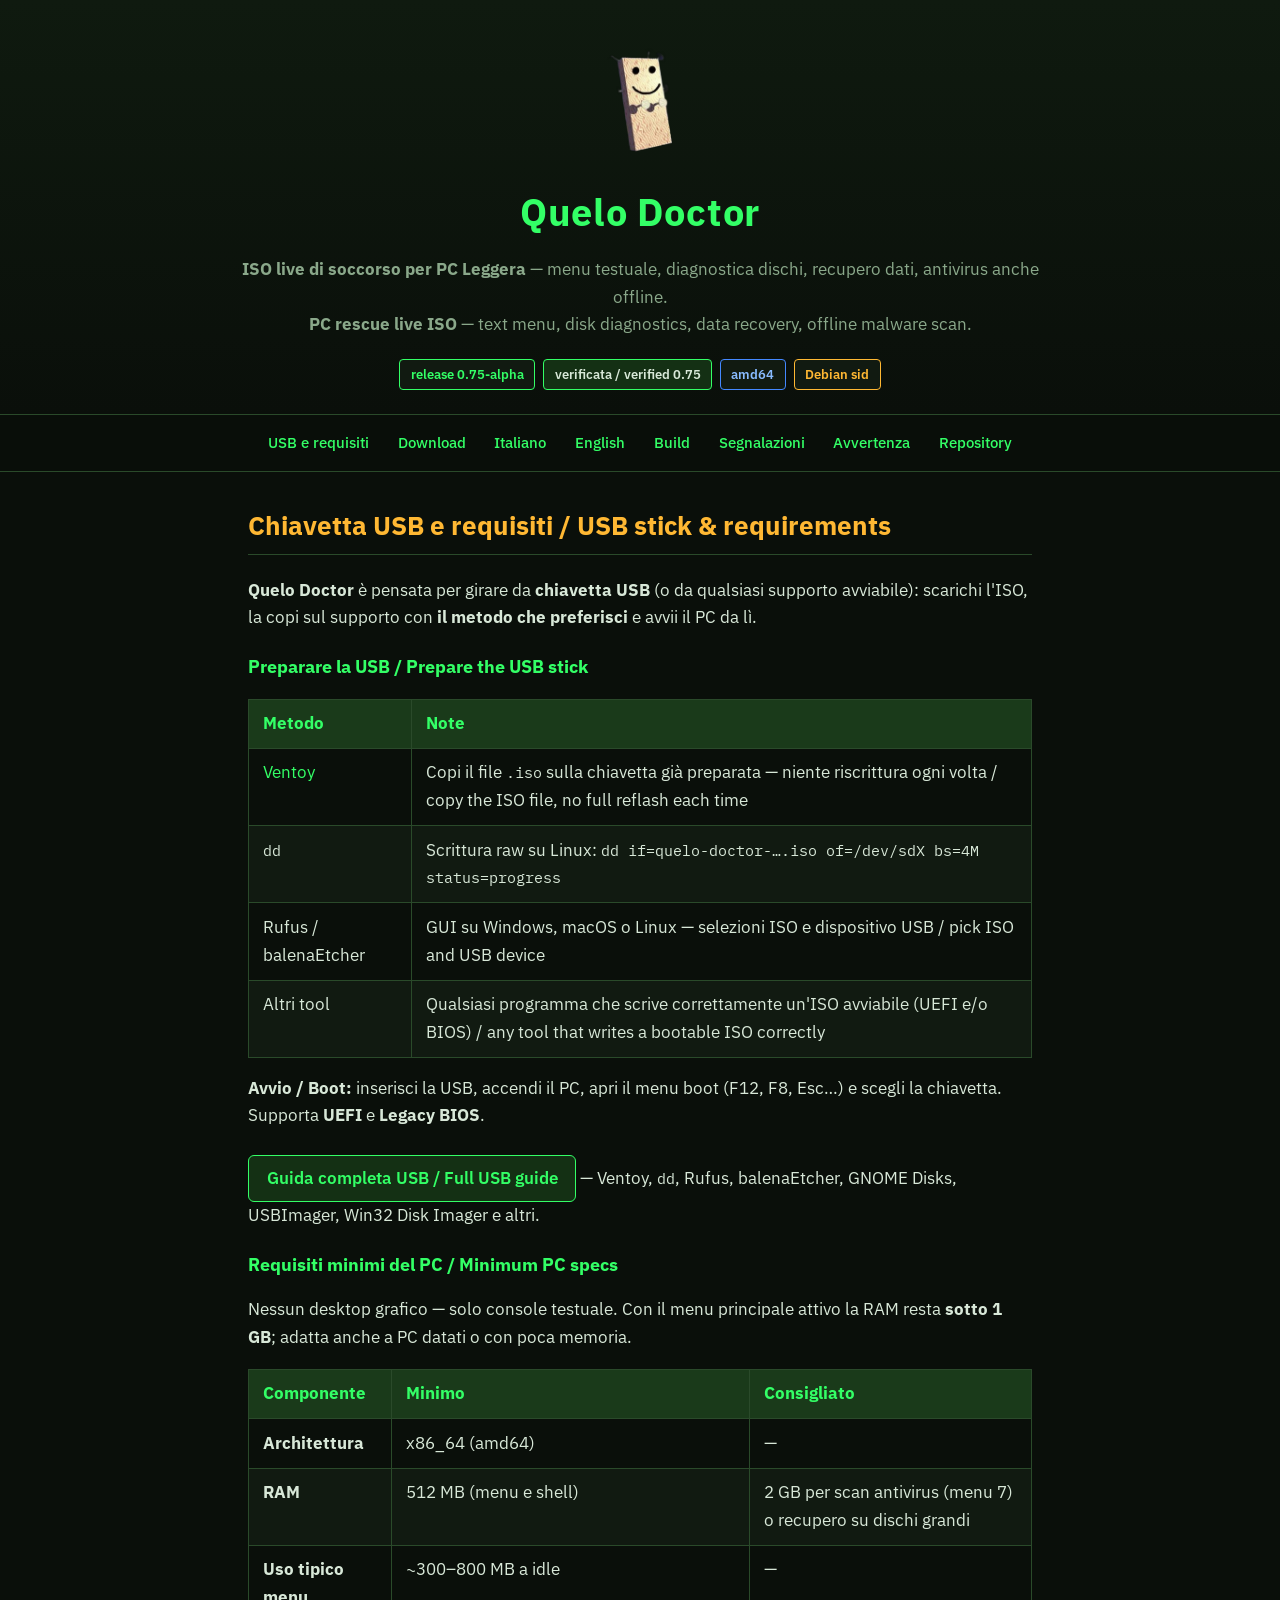
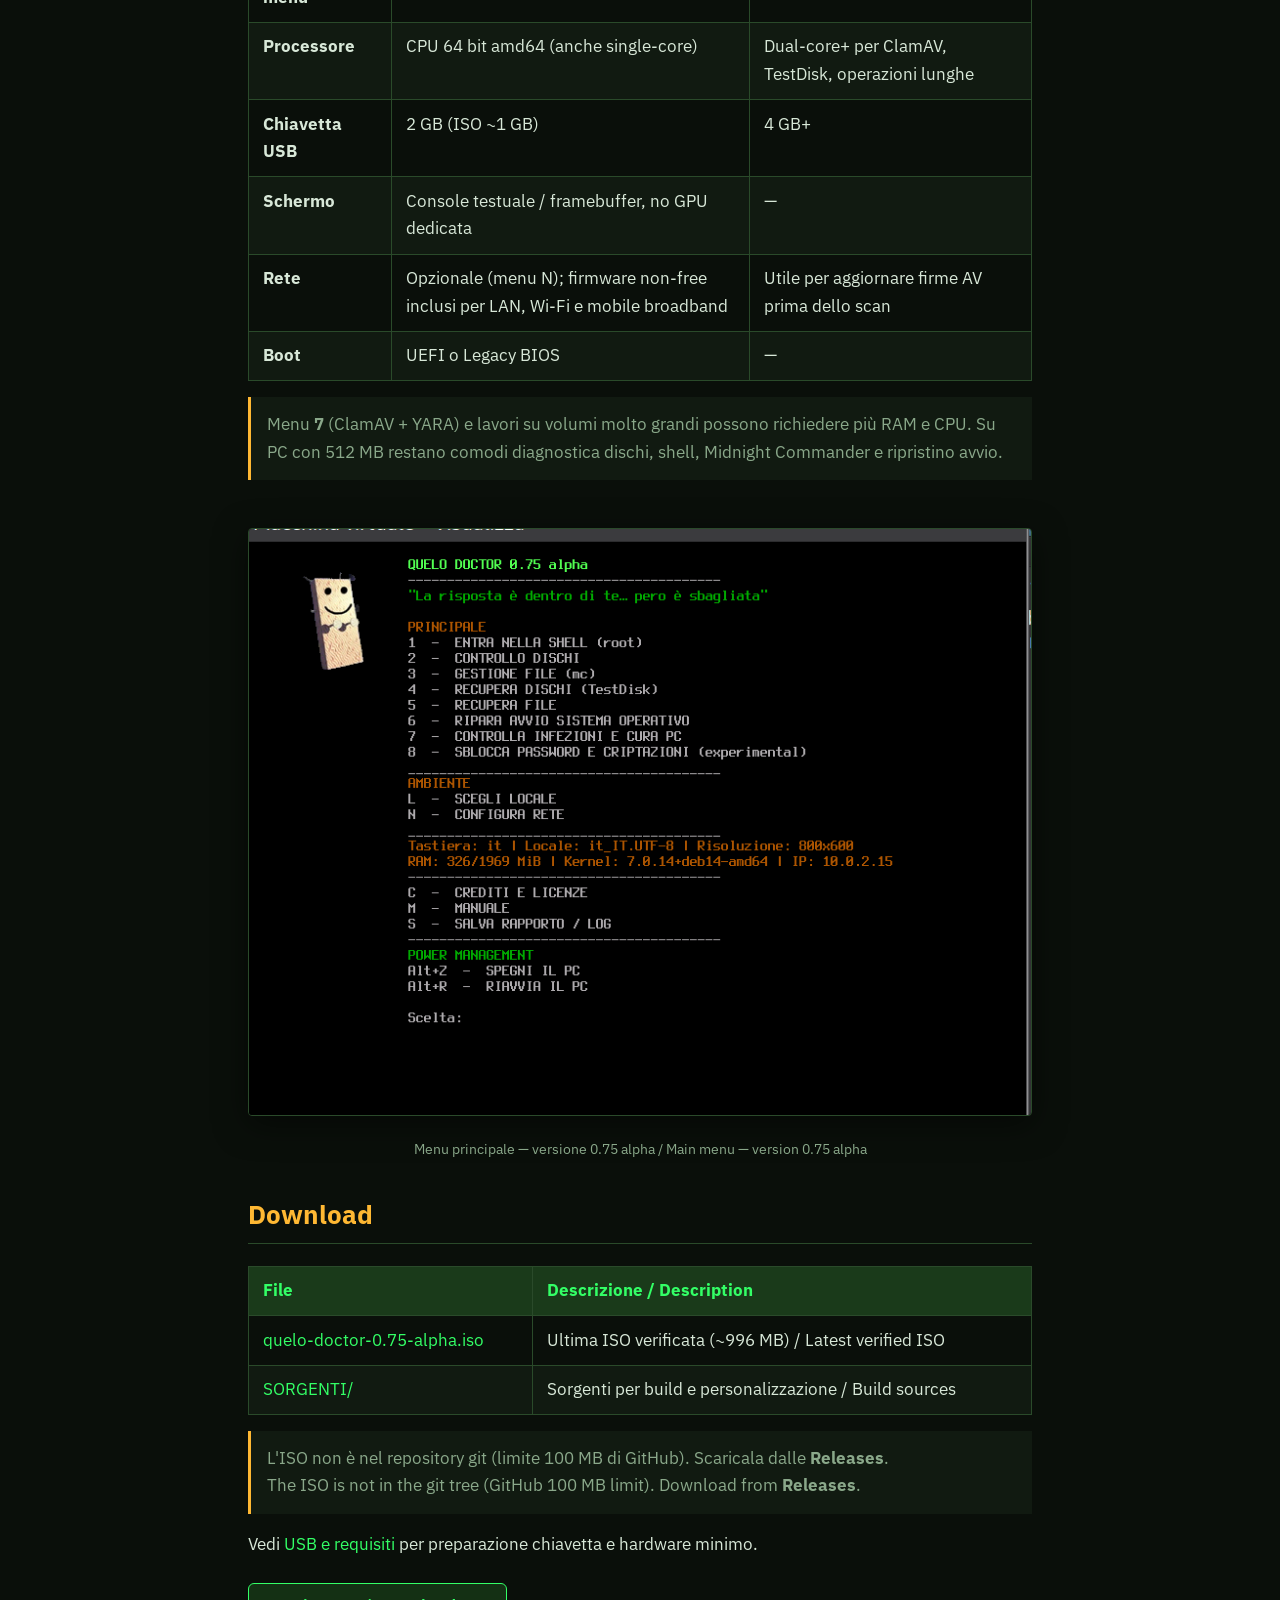
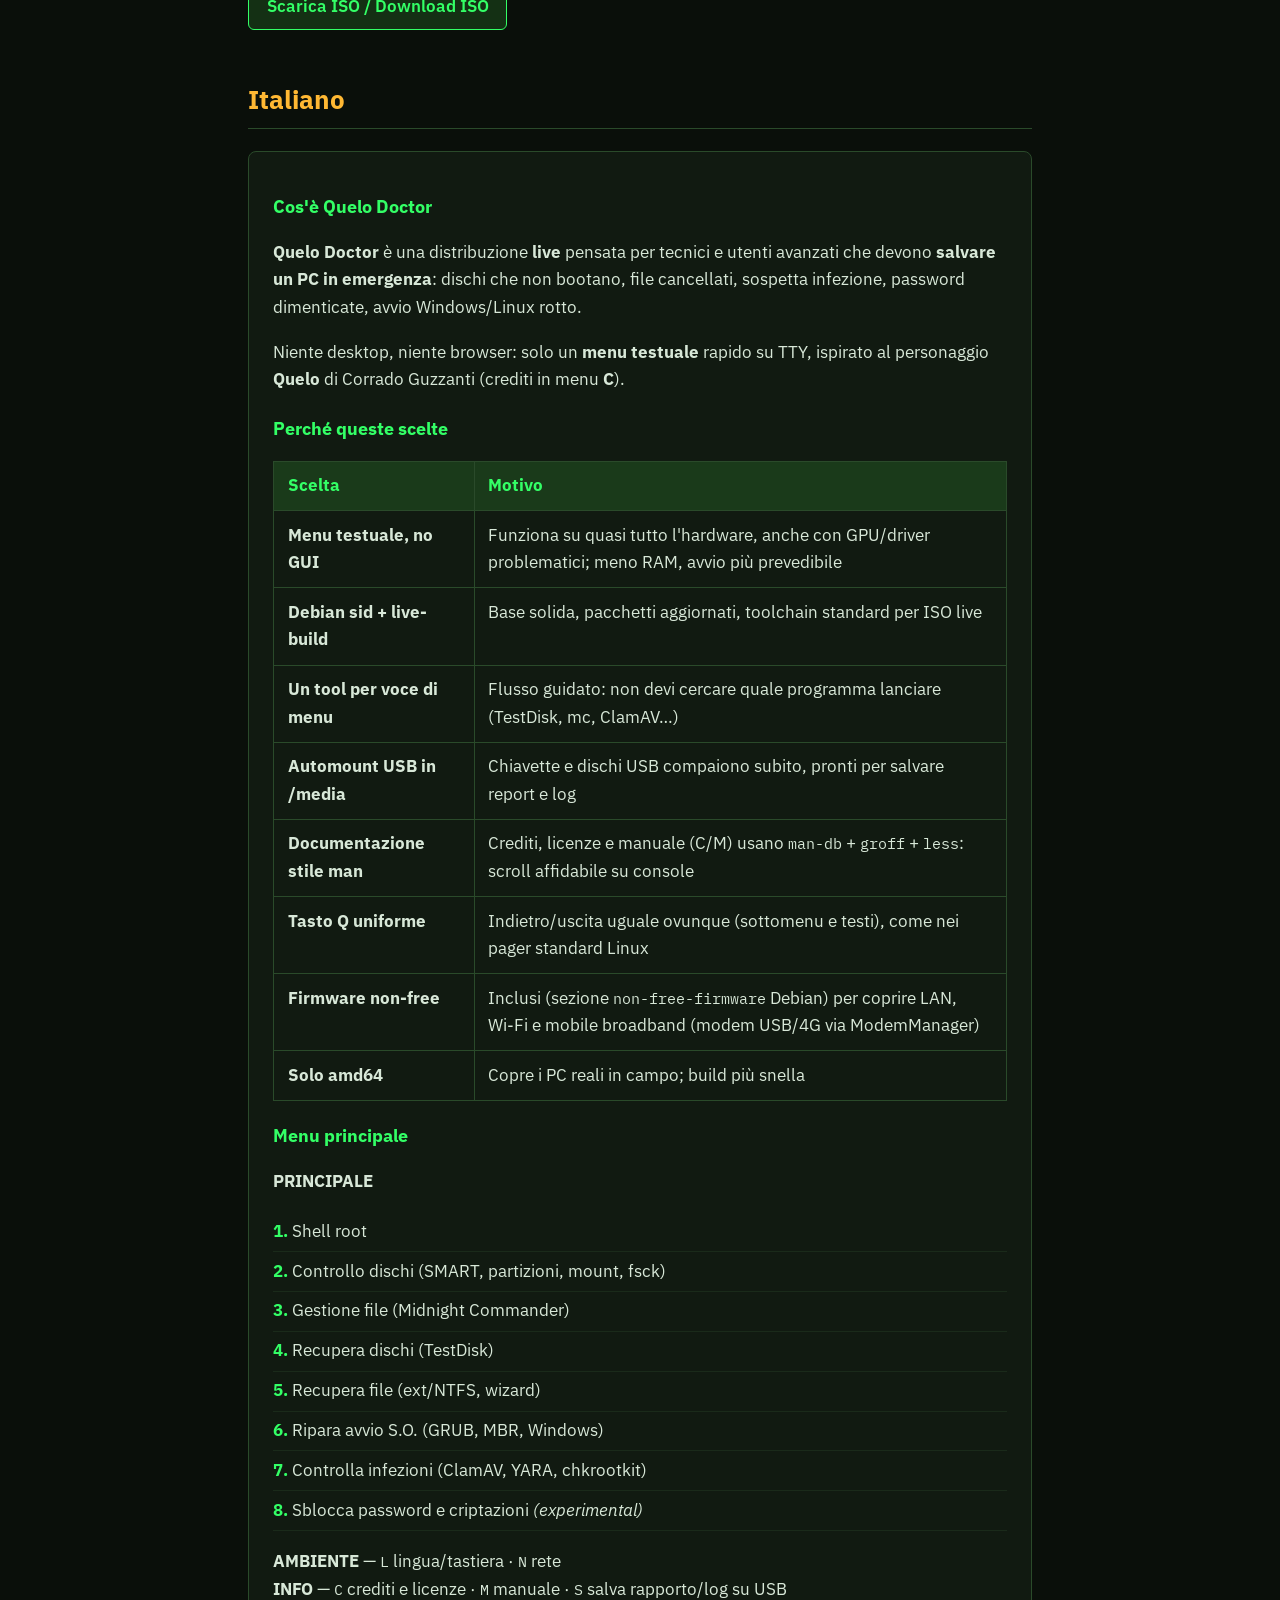
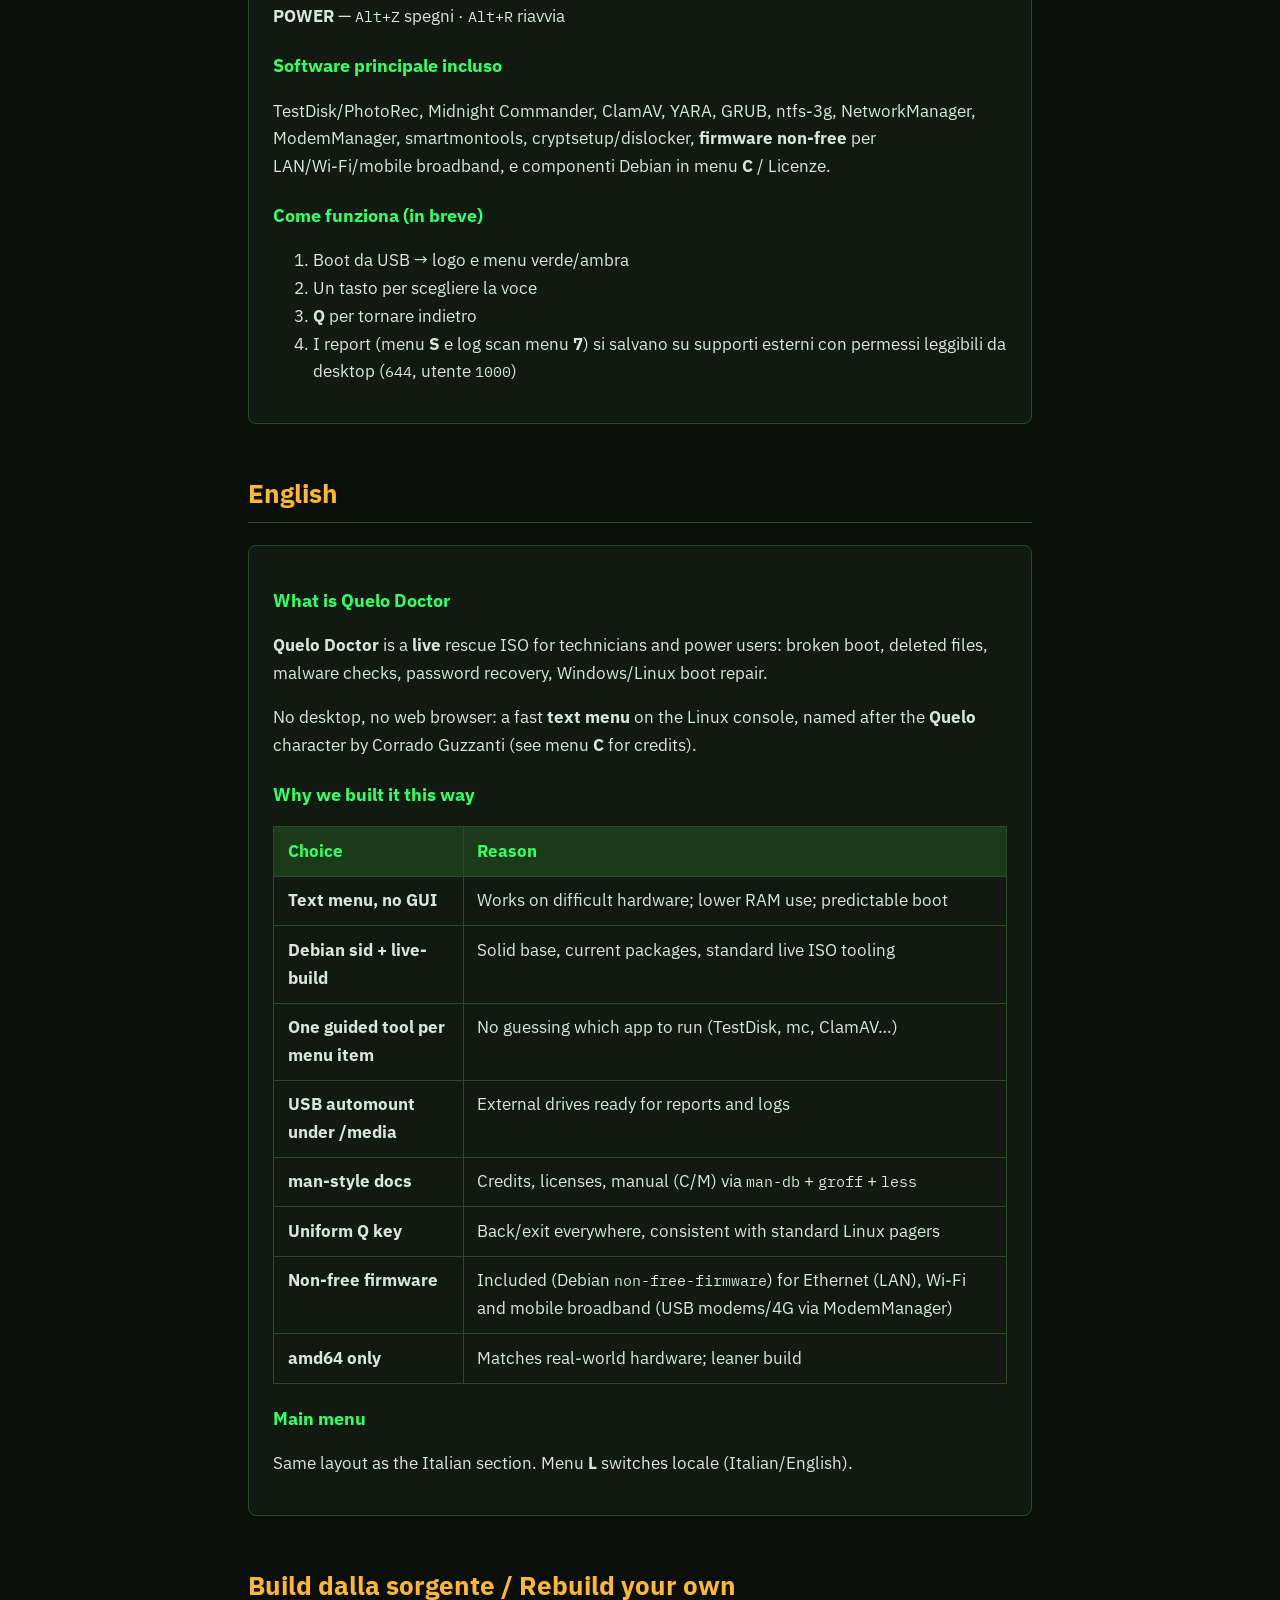
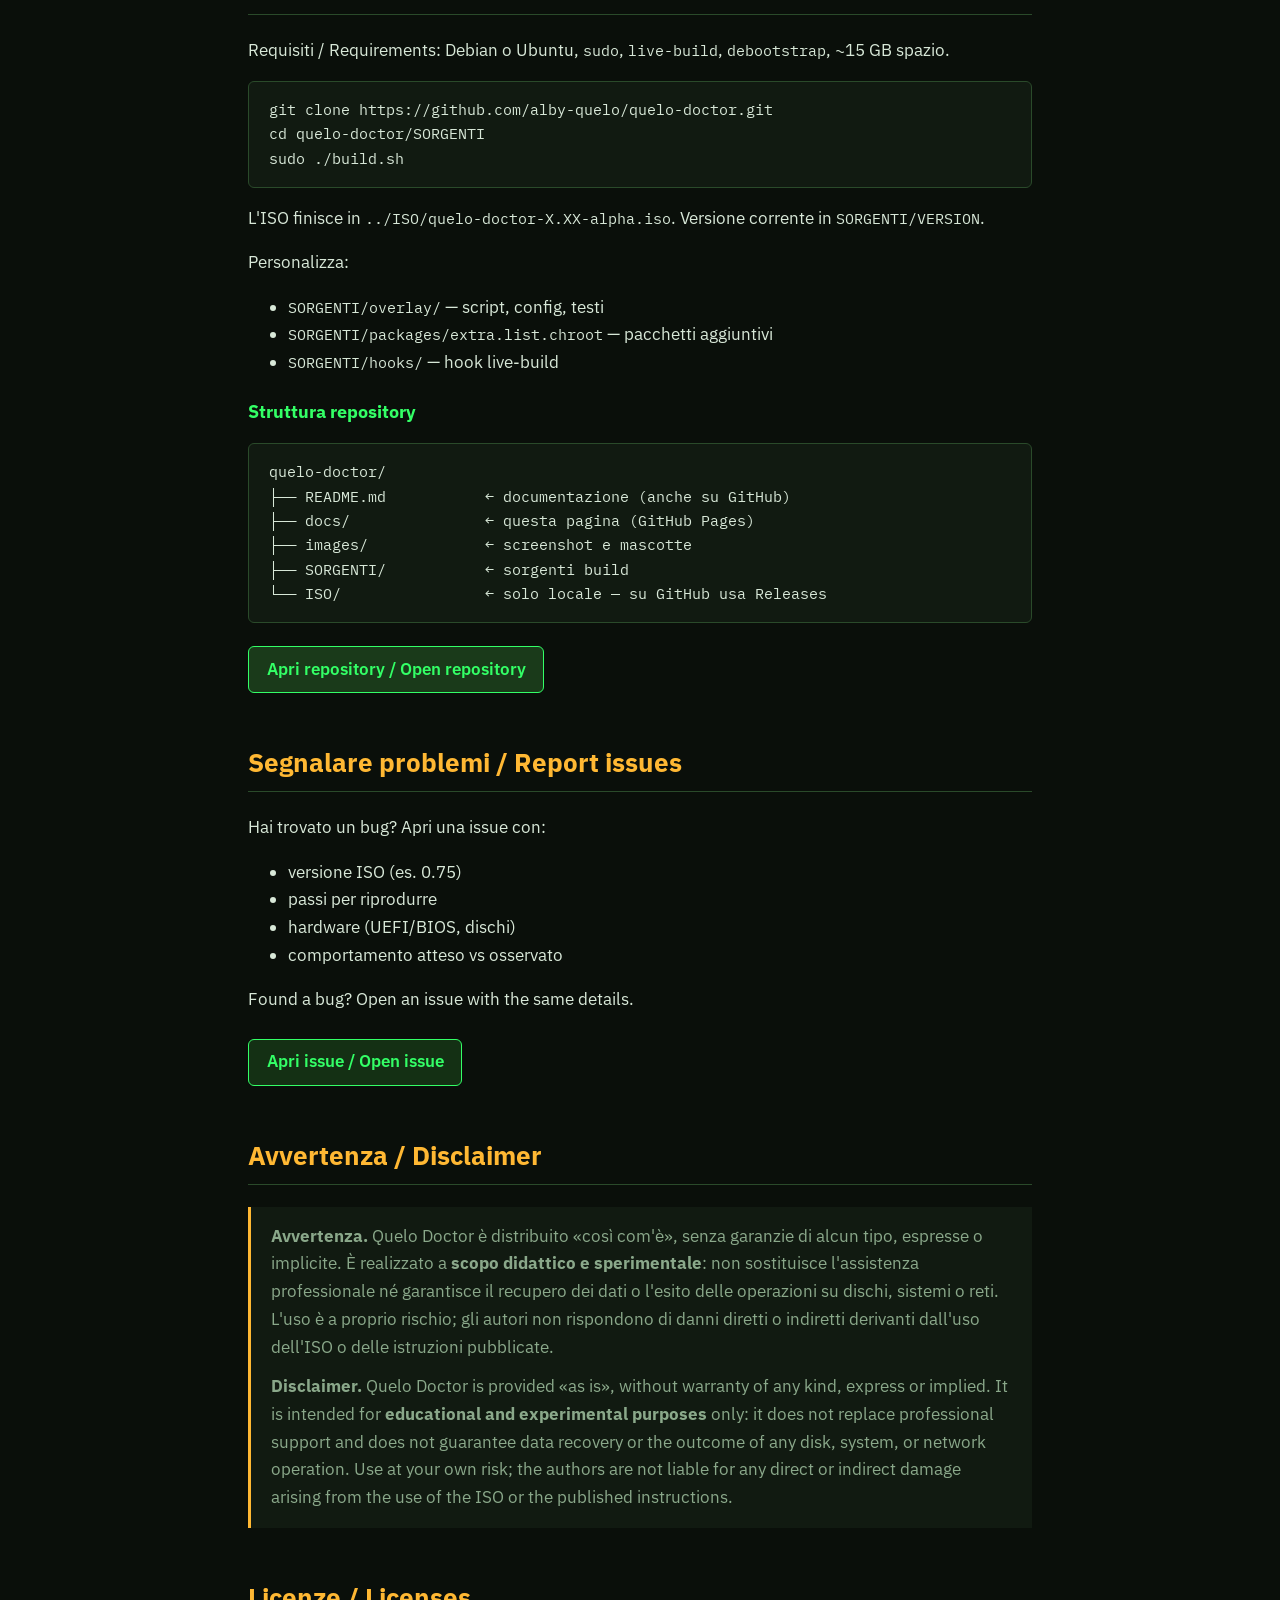
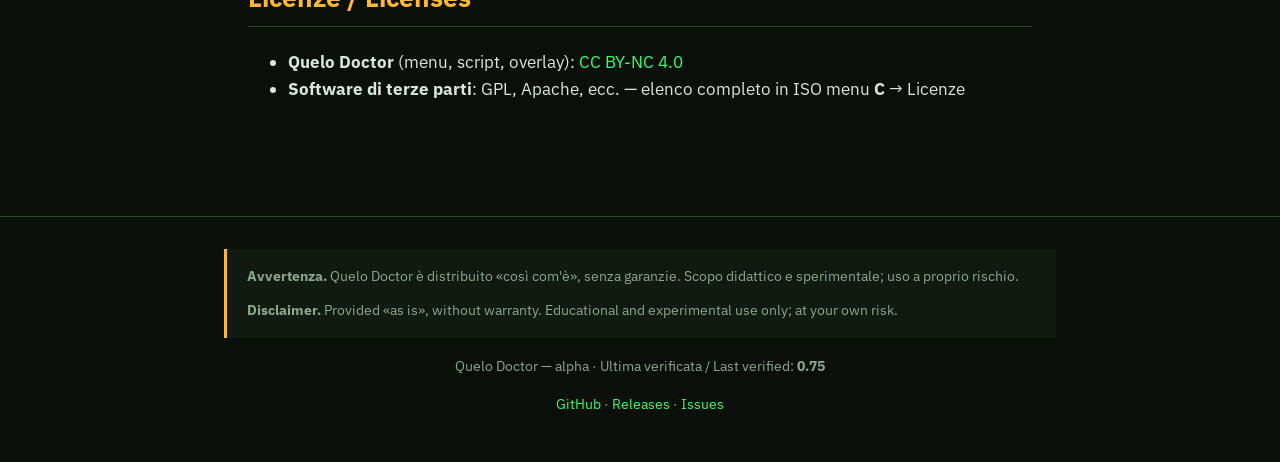
==== commit fc194f0c: "Aggiorna tagline: PC Leggera e antivirus anche offline." ====
--- a/docs/index.html
+++ b/docs/index.html
@@ -4,7 +4,22 @@
   <meta charset="utf-8">
   <meta name="viewport" content="width=device-width, initial-scale=1">
   <title>Quelo Doctor — ISO live di soccorso per PC</title>
-  <meta name="description" content="Quelo Doctor: ISO live Debian sid per diagnostica dischi, recupero dati, antivirus offline. Menu testuale bilingue IT/EN.">
+  <meta name="description" content="Quelo Doctor: ISO live di soccorso per PC Leggera, Debian sid — diagnostica dischi, recupero dati, antivirus anche offline. Menu testuale bilingue IT/EN.">
+  <link rel="canonical" href="https://alby-quelo.github.io/quelo-doctor/">
+  <meta property="og:type" content="website">
+  <meta property="og:site_name" content="Quelo Doctor">
+  <meta property="og:title" content="Quelo Doctor — ISO live di soccorso per PC">
+  <meta property="og:description" content="ISO live di soccorso per PC Leggera — menu testuale, diagnostica dischi, recupero dati, antivirus anche offline. Debian sid, bilingue IT/EN.">
+  <meta property="og:url" content="https://alby-quelo.github.io/quelo-doctor/">
+  <meta property="og:image" content="https://alby-quelo.github.io/quelo-doctor/images/og-preview.png">
+  <meta property="og:image:width" content="1280">
+  <meta property="og:image:height" content="640">
+  <meta property="og:locale" content="it_IT">
+  <meta property="og:locale:alternate" content="en_US">
+  <meta name="twitter:card" content="summary_large_image">
+  <meta name="twitter:title" content="Quelo Doctor — ISO live di soccorso per PC">
+  <meta name="twitter:description" content="ISO live di soccorso per PC Leggera — menu testuale, diagnostica dischi, recupero dati, antivirus anche offline. Debian sid, bilingue IT/EN.">
+  <meta name="twitter:image" content="https://alby-quelo.github.io/quelo-doctor/images/og-preview.png">
   <link rel="preconnect" href="https://fonts.googleapis.com">
   <link rel="preconnect" href="https://fonts.gstatic.com" crossorigin>
   <link href="https://fonts.googleapis.com/css2?family=IBM+Plex+Mono:wght@400;600&family=IBM+Plex+Sans:wght@400;500;600&display=swap" rel="stylesheet">
@@ -16,7 +31,7 @@
   <img class="mascot" src="images/quelo-mascot.png" alt="Mascotte Quelo" width="120" height="120">
   <h1>Quelo Doctor</h1>
   <p class="tagline">
-    <strong>ISO live di soccorso per PC</strong> — menu testuale, diagnostica dischi, recupero dati, antivirus offline.<br>
+    <strong>ISO live di soccorso per PC Leggera</strong> — menu testuale, diagnostica dischi, recupero dati, antivirus anche offline.<br>
     <strong>PC rescue live ISO</strong> — text menu, disk diagnostics, data recovery, offline malware scan.
   </p>
   <div class="badges">
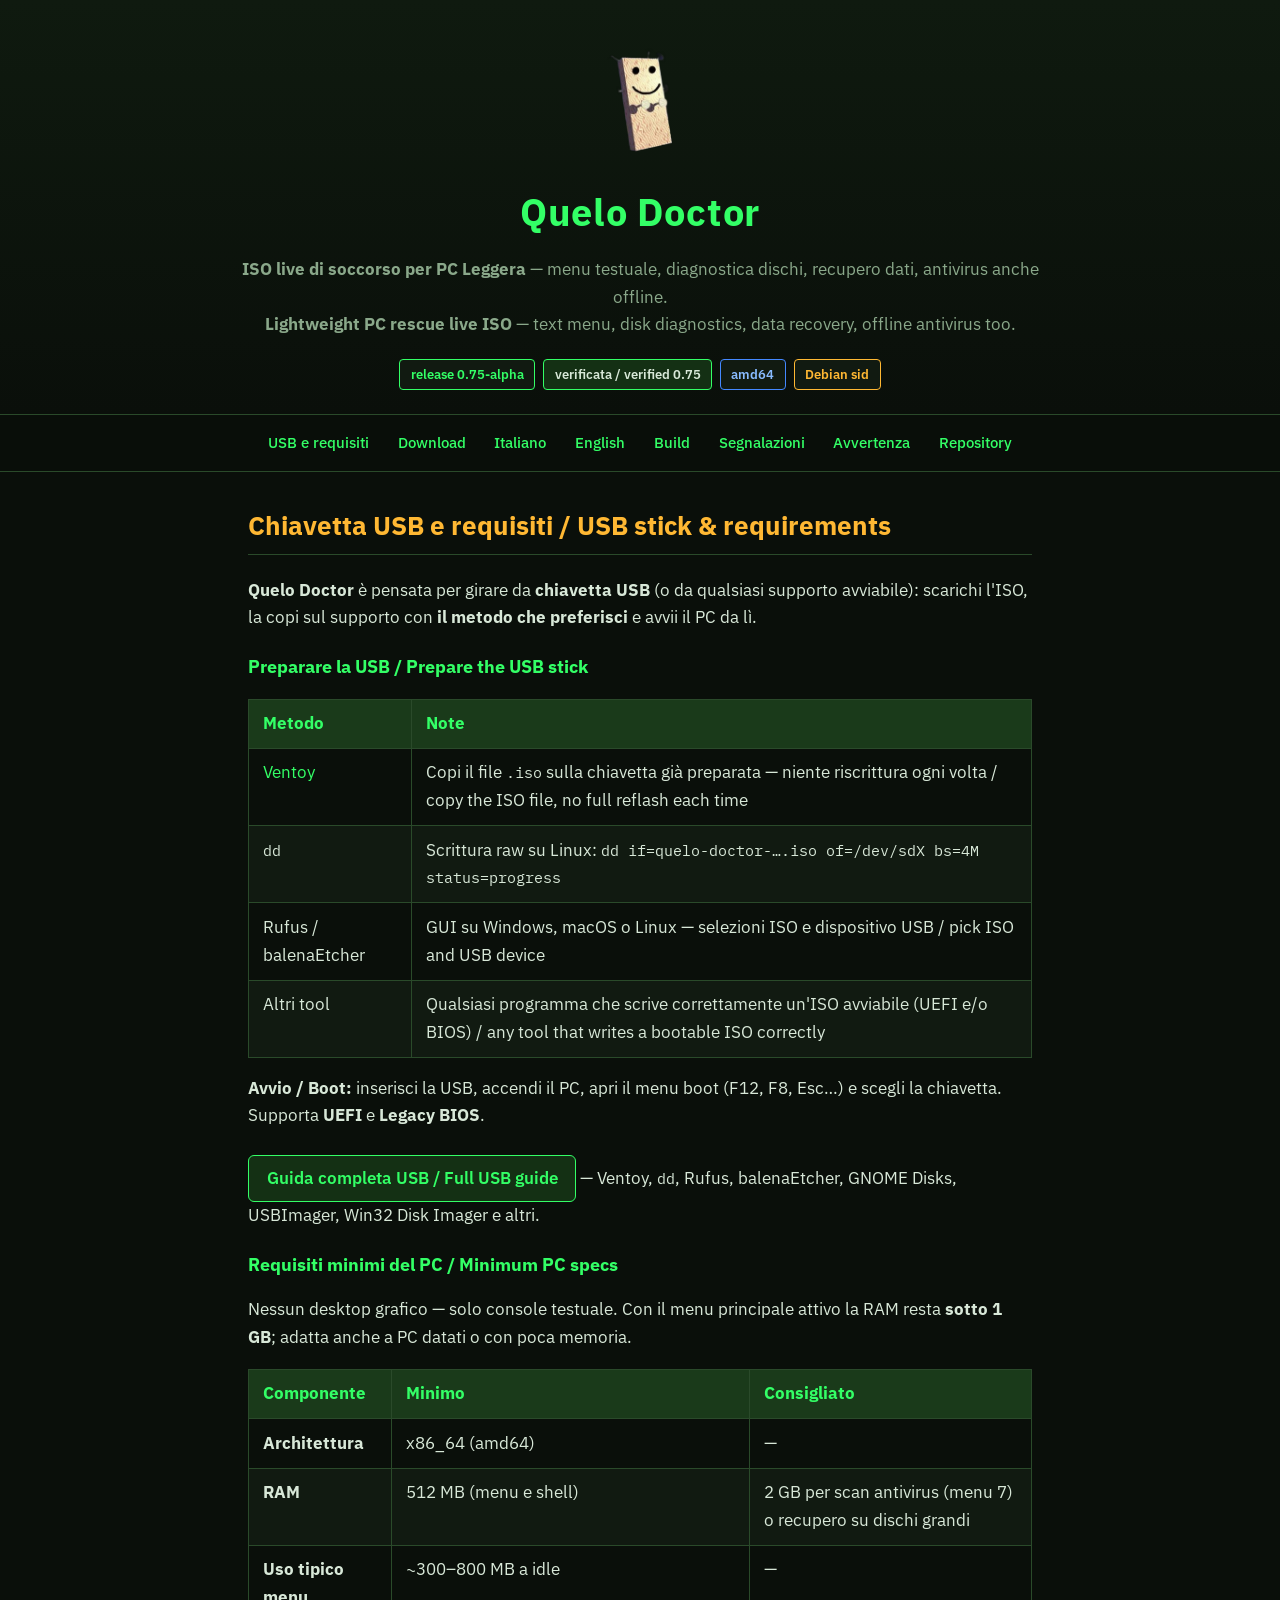
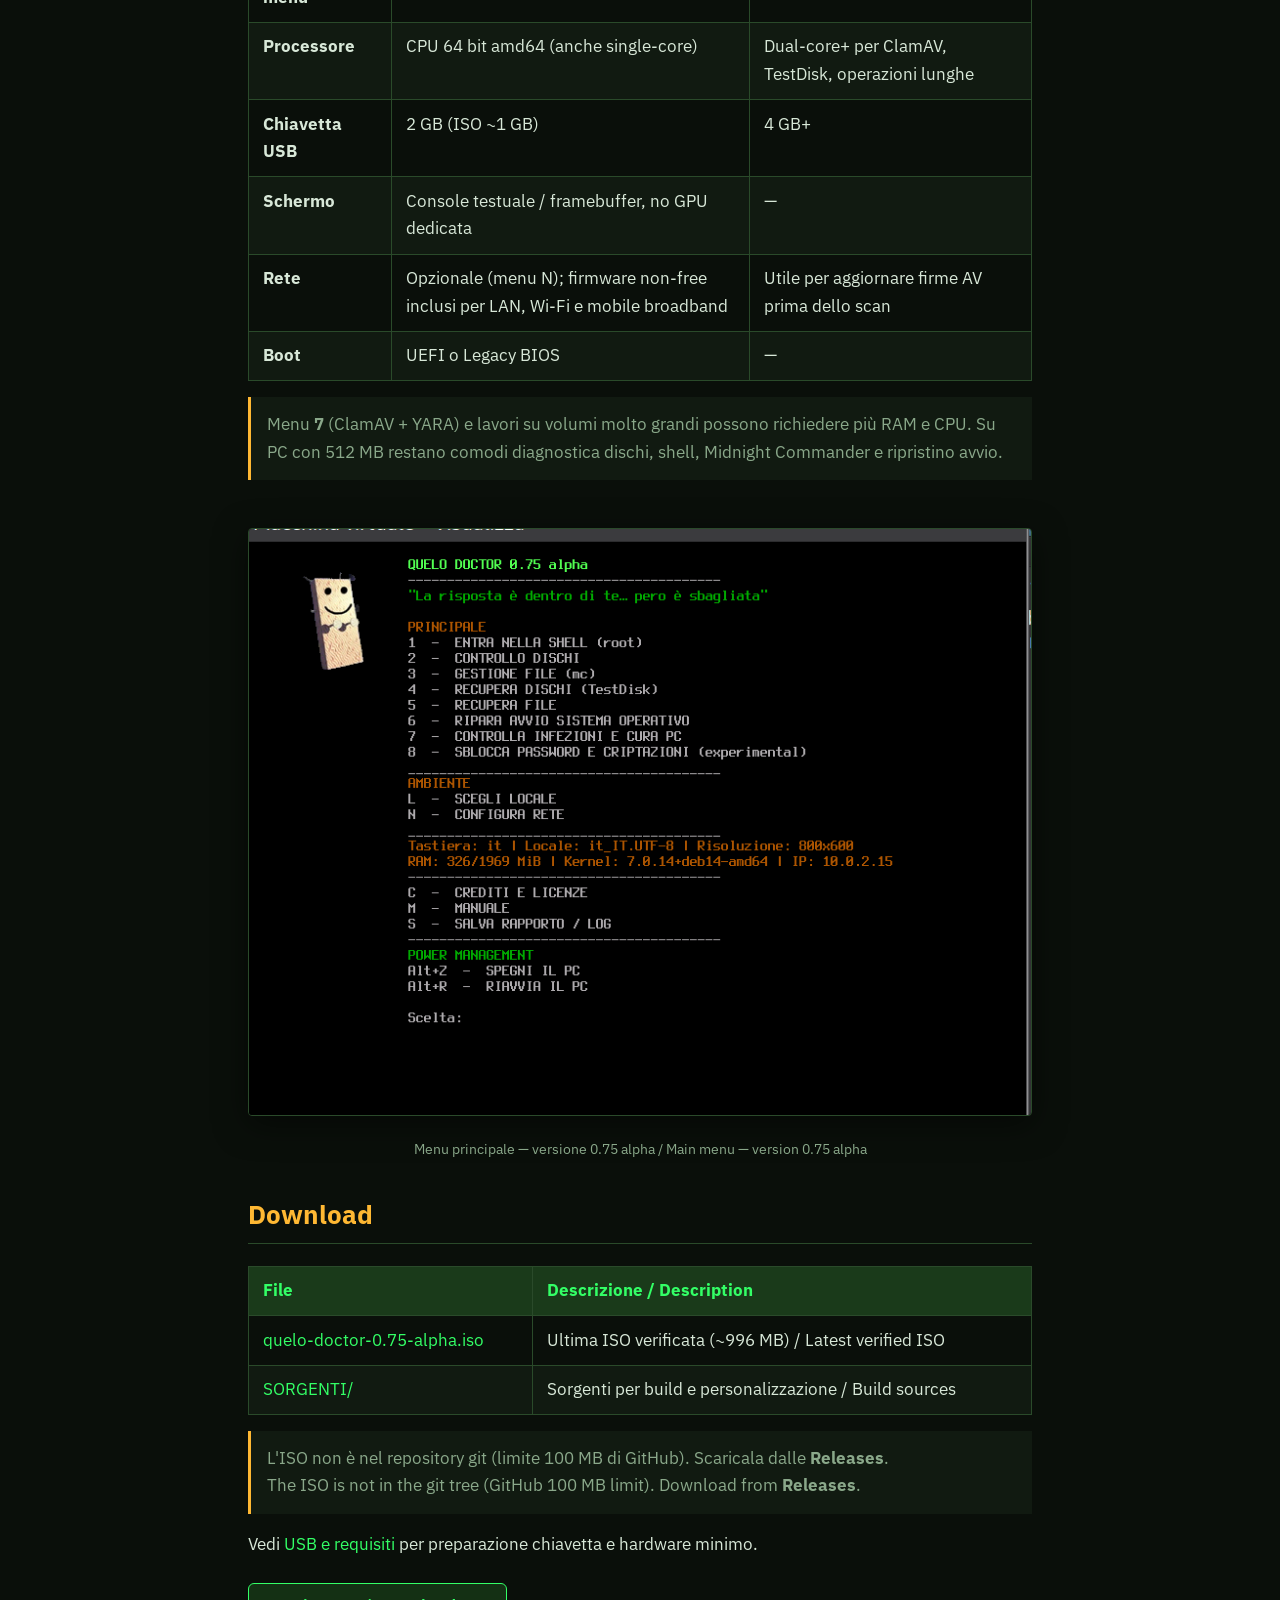
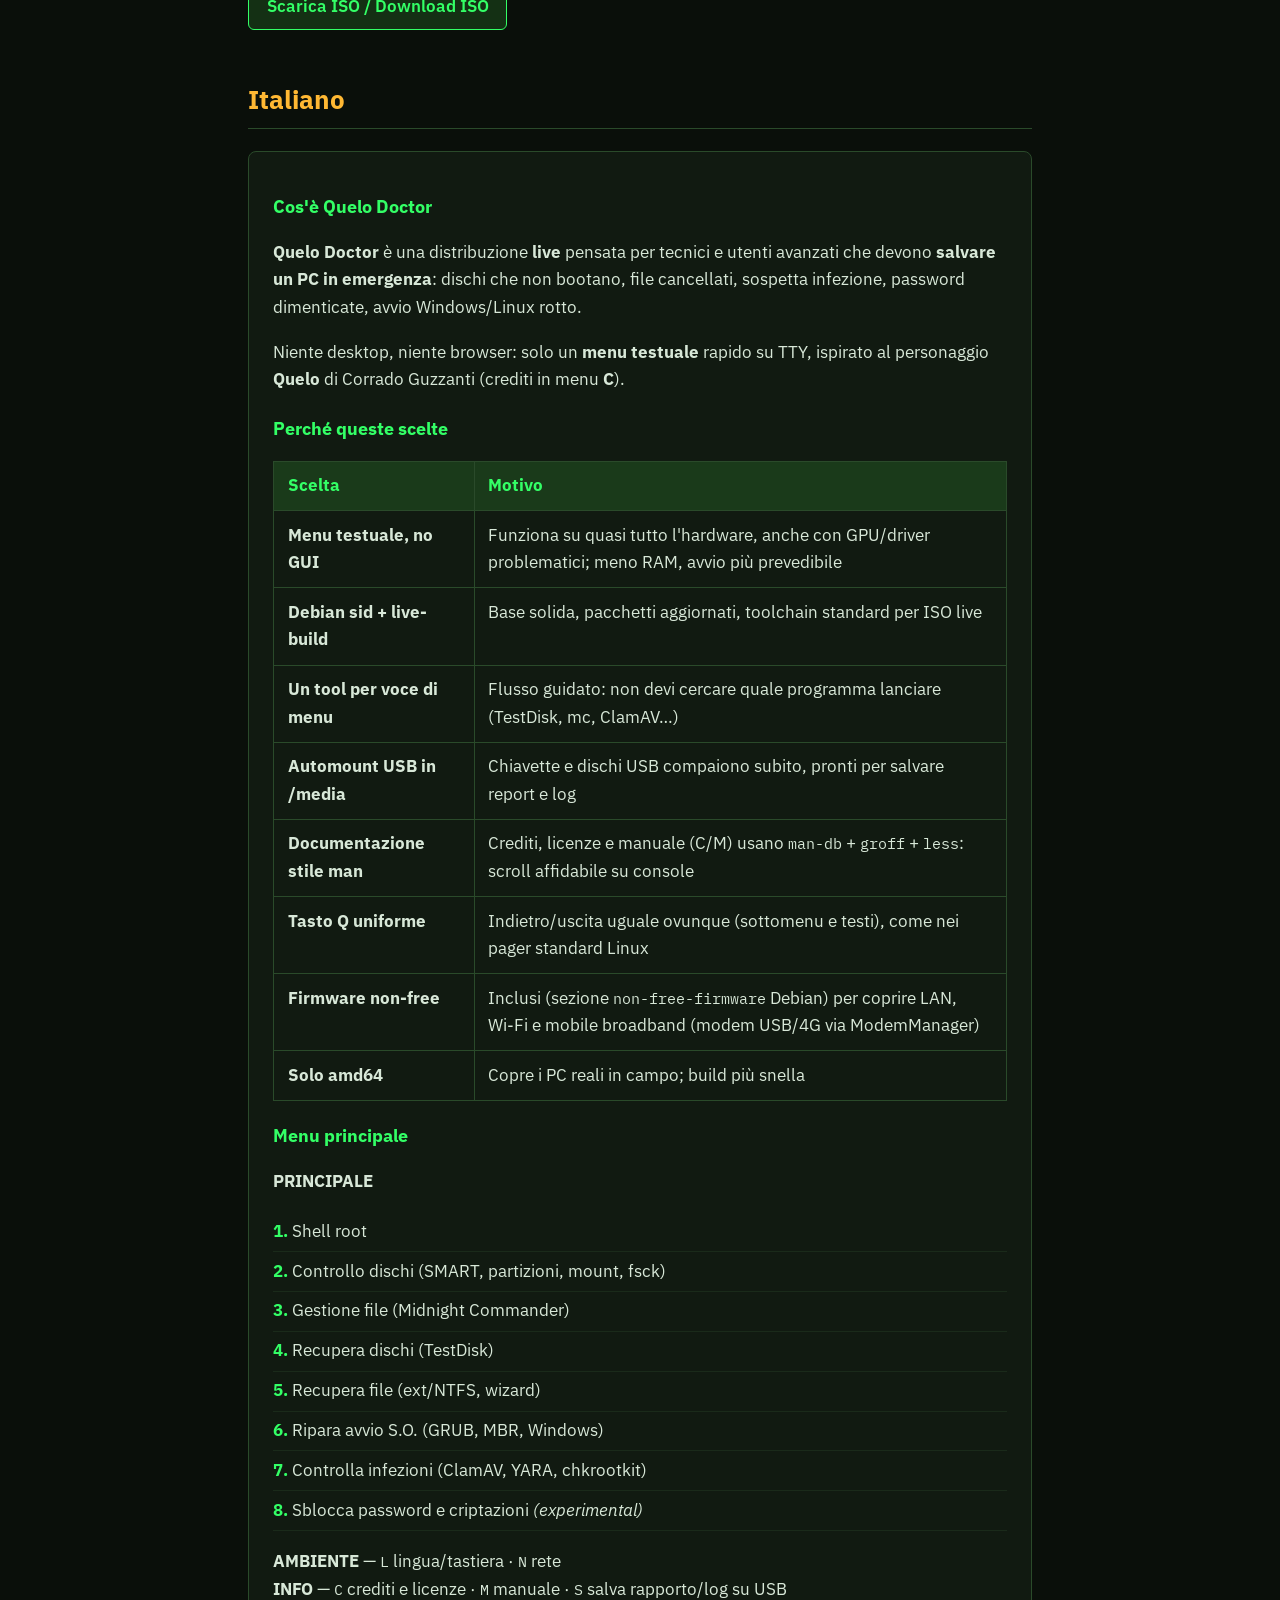
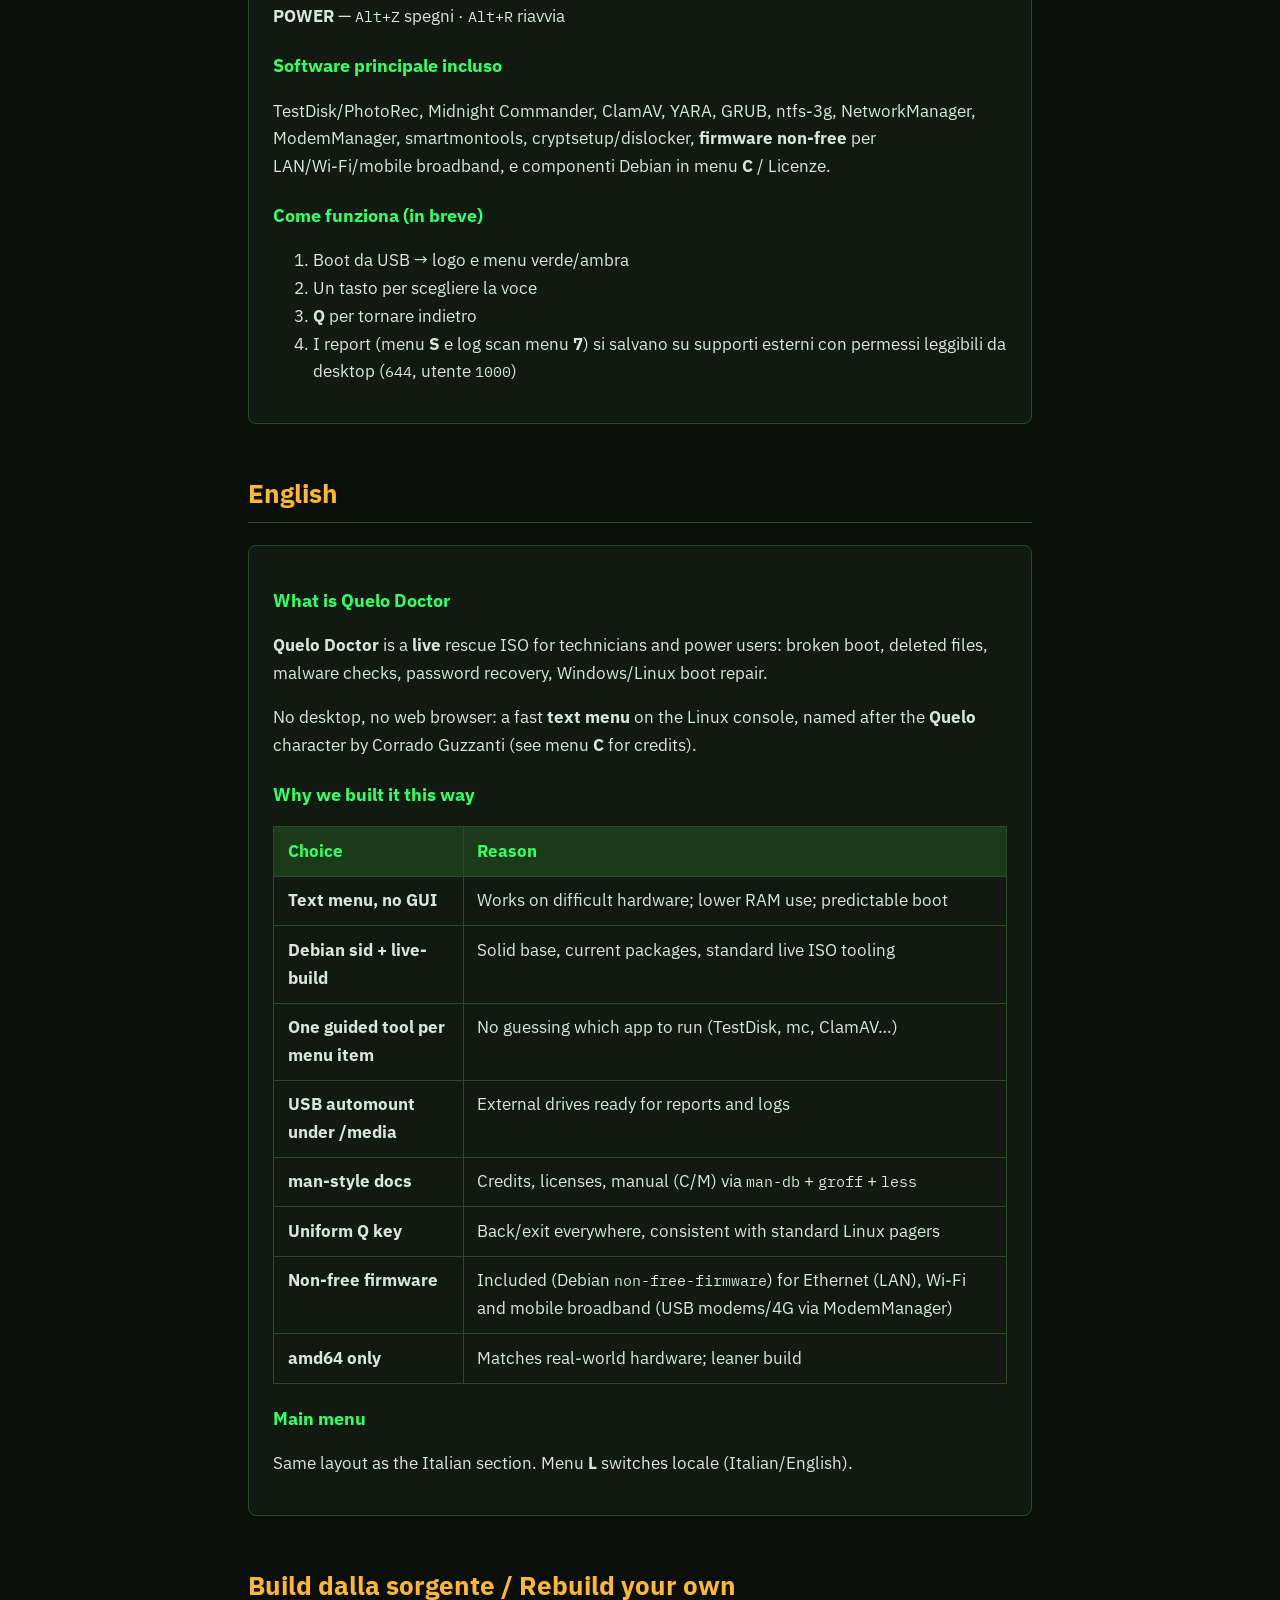
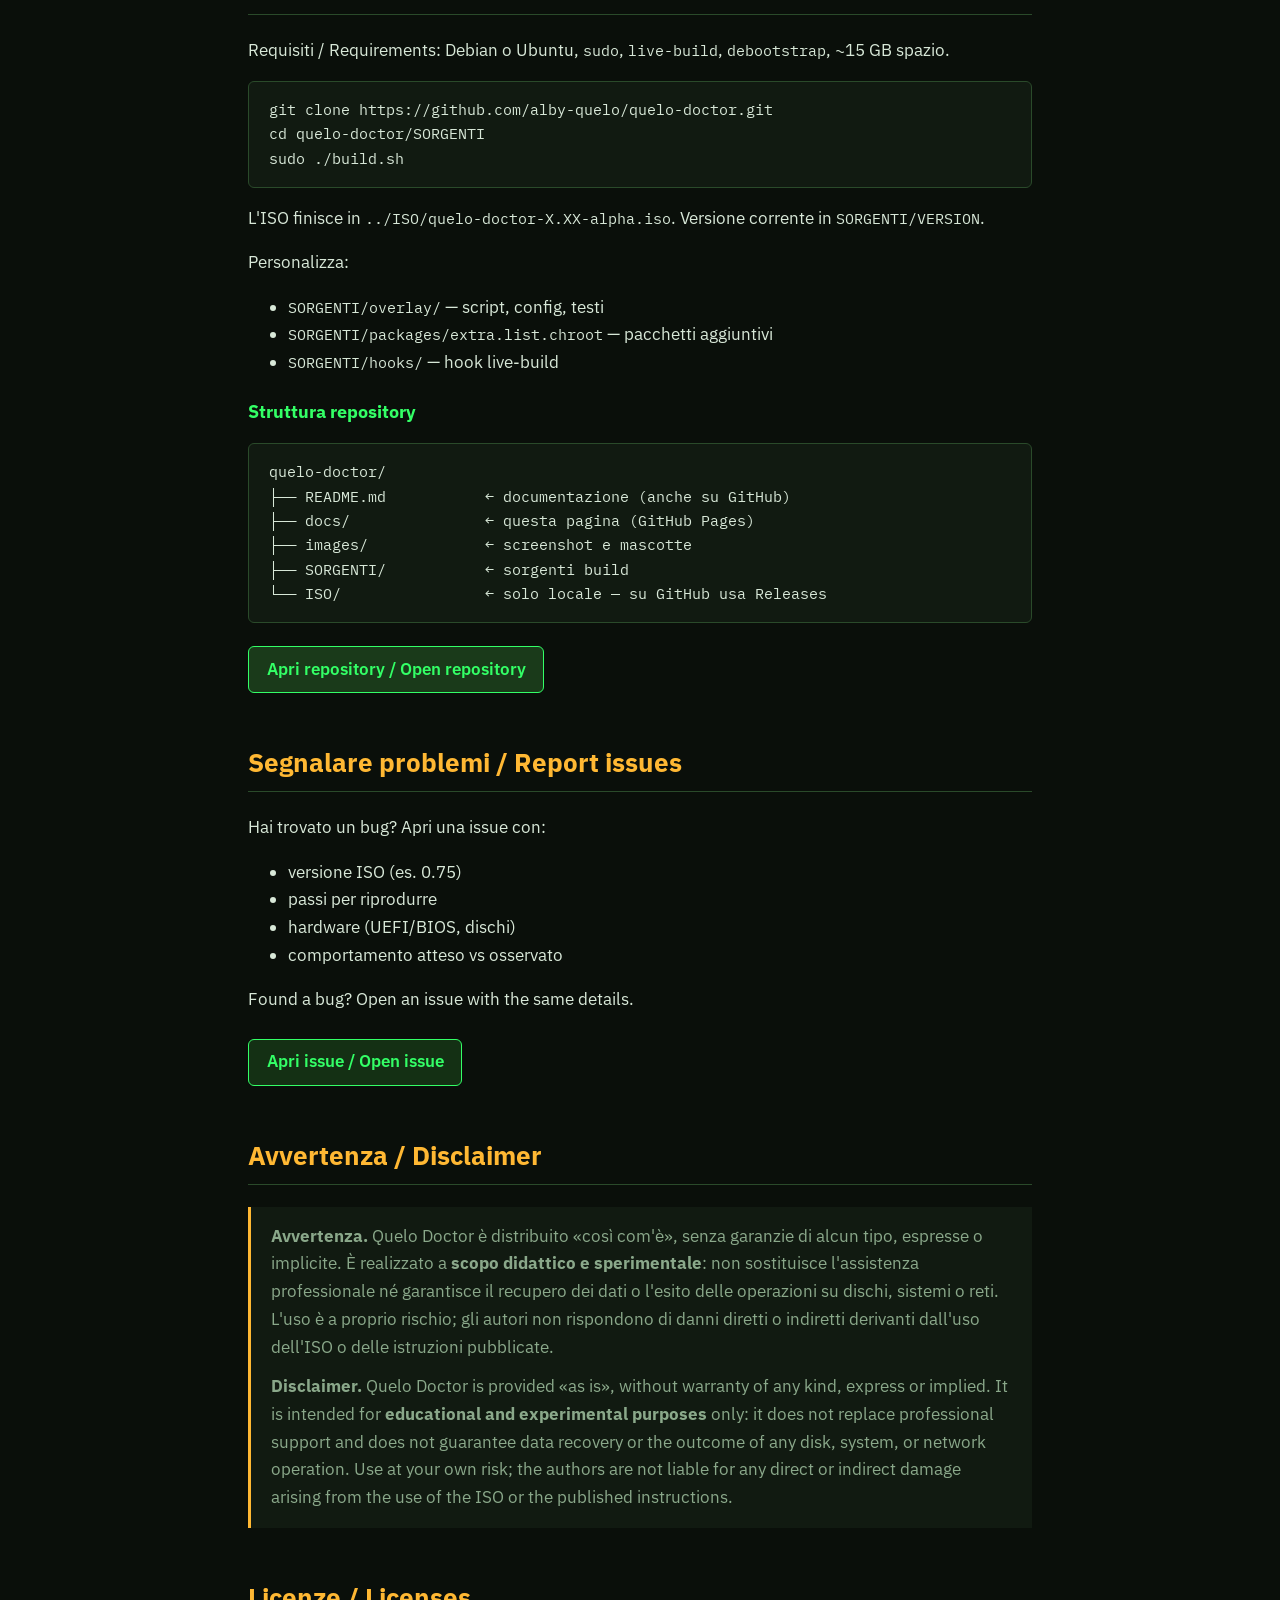
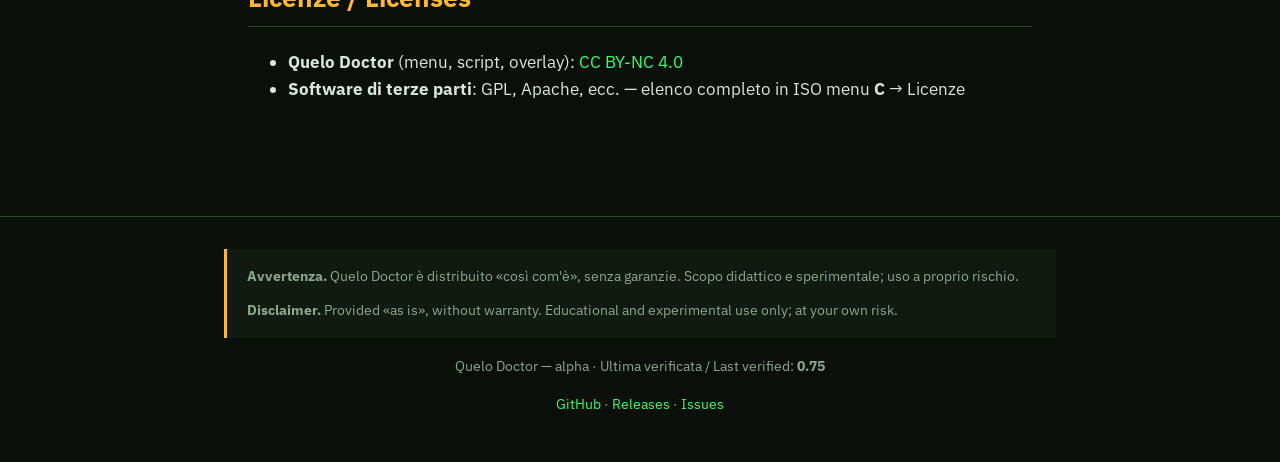
==== commit f614a9a6: "Allinea tagline inglese a IT: Lightweight PC, antivirus anche offline." ====
--- a/docs/index.html
+++ b/docs/index.html
@@ -3,13 +3,13 @@
 <head>
   <meta charset="utf-8">
   <meta name="viewport" content="width=device-width, initial-scale=1">
-  <title>Quelo Doctor — ISO live di soccorso per PC</title>
-  <meta name="description" content="Quelo Doctor: ISO live di soccorso per PC Leggera, Debian sid — diagnostica dischi, recupero dati, antivirus anche offline. Menu testuale bilingue IT/EN.">
+  <title>Quelo Doctor — ISO live di soccorso per PC Leggera / Lightweight PC rescue live ISO</title>
+  <meta name="description" content="ISO live di soccorso per PC Leggera — menu testuale, diagnostica dischi, recupero dati, antivirus anche offline. / Lightweight PC rescue live ISO — text menu, disk diagnostics, data recovery, offline antivirus too.">
   <link rel="canonical" href="https://alby-quelo.github.io/quelo-doctor/">
   <meta property="og:type" content="website">
   <meta property="og:site_name" content="Quelo Doctor">
-  <meta property="og:title" content="Quelo Doctor — ISO live di soccorso per PC">
-  <meta property="og:description" content="ISO live di soccorso per PC Leggera — menu testuale, diagnostica dischi, recupero dati, antivirus anche offline. Debian sid, bilingue IT/EN.">
+  <meta property="og:title" content="Quelo Doctor — ISO live di soccorso per PC Leggera / Lightweight PC rescue live ISO">
+  <meta property="og:description" content="ISO live di soccorso per PC Leggera — menu testuale, diagnostica dischi, recupero dati, antivirus anche offline. / Lightweight PC rescue live ISO — text menu, disk diagnostics, data recovery, offline antivirus too.">
   <meta property="og:url" content="https://alby-quelo.github.io/quelo-doctor/">
   <meta property="og:image" content="https://alby-quelo.github.io/quelo-doctor/images/og-preview.png">
   <meta property="og:image:width" content="1280">
@@ -17,8 +17,8 @@
   <meta property="og:locale" content="it_IT">
   <meta property="og:locale:alternate" content="en_US">
   <meta name="twitter:card" content="summary_large_image">
-  <meta name="twitter:title" content="Quelo Doctor — ISO live di soccorso per PC">
-  <meta name="twitter:description" content="ISO live di soccorso per PC Leggera — menu testuale, diagnostica dischi, recupero dati, antivirus anche offline. Debian sid, bilingue IT/EN.">
+  <meta name="twitter:title" content="Quelo Doctor — ISO live di soccorso per PC Leggera / Lightweight PC rescue live ISO">
+  <meta name="twitter:description" content="ISO live di soccorso per PC Leggera — menu testuale, diagnostica dischi, recupero dati, antivirus anche offline. / Lightweight PC rescue live ISO — text menu, disk diagnostics, data recovery, offline antivirus too.">
   <meta name="twitter:image" content="https://alby-quelo.github.io/quelo-doctor/images/og-preview.png">
   <link rel="preconnect" href="https://fonts.googleapis.com">
   <link rel="preconnect" href="https://fonts.gstatic.com" crossorigin>
@@ -32,7 +32,7 @@
   <h1>Quelo Doctor</h1>
   <p class="tagline">
     <strong>ISO live di soccorso per PC Leggera</strong> — menu testuale, diagnostica dischi, recupero dati, antivirus anche offline.<br>
-    <strong>PC rescue live ISO</strong> — text menu, disk diagnostics, data recovery, offline malware scan.
+    <strong>Lightweight PC rescue live ISO</strong> — text menu, disk diagnostics, data recovery, offline antivirus too.
   </p>
   <div class="badges">
     <span class="badge release">release 0.75-alpha</span>
